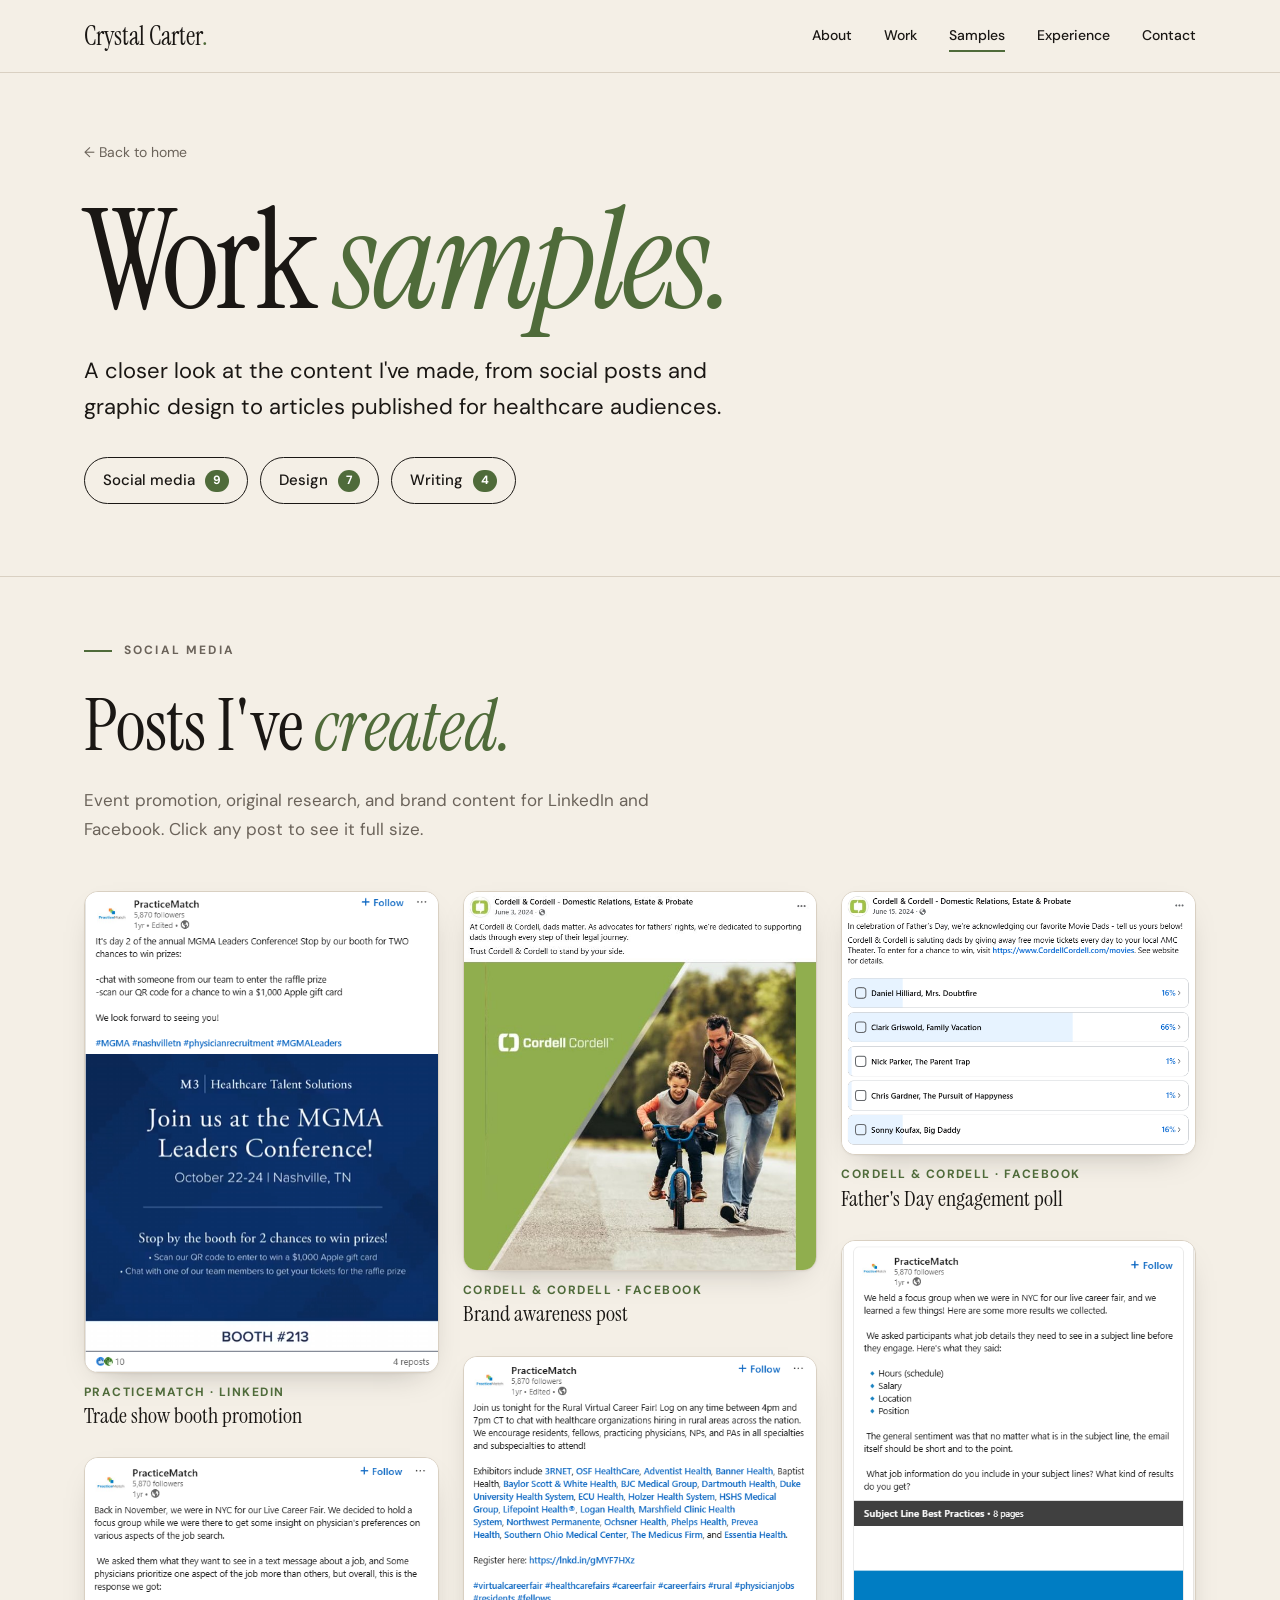
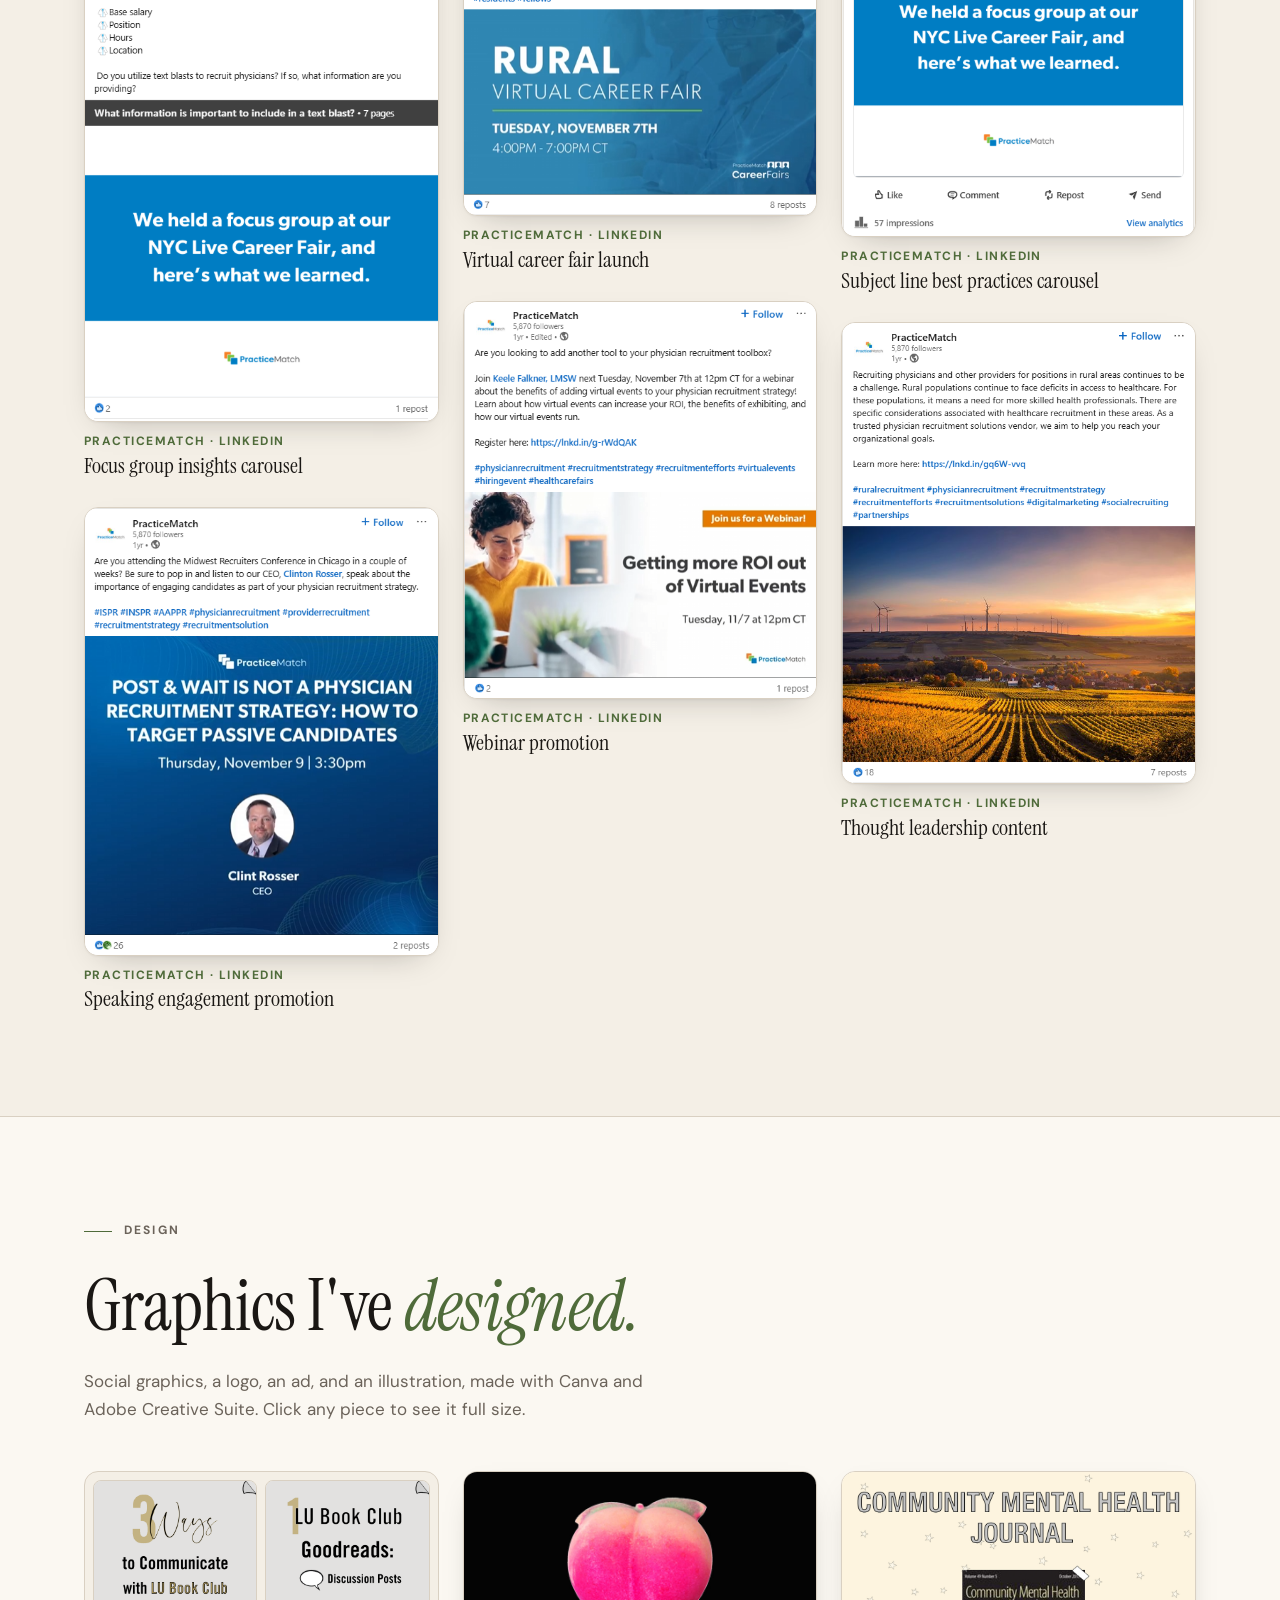
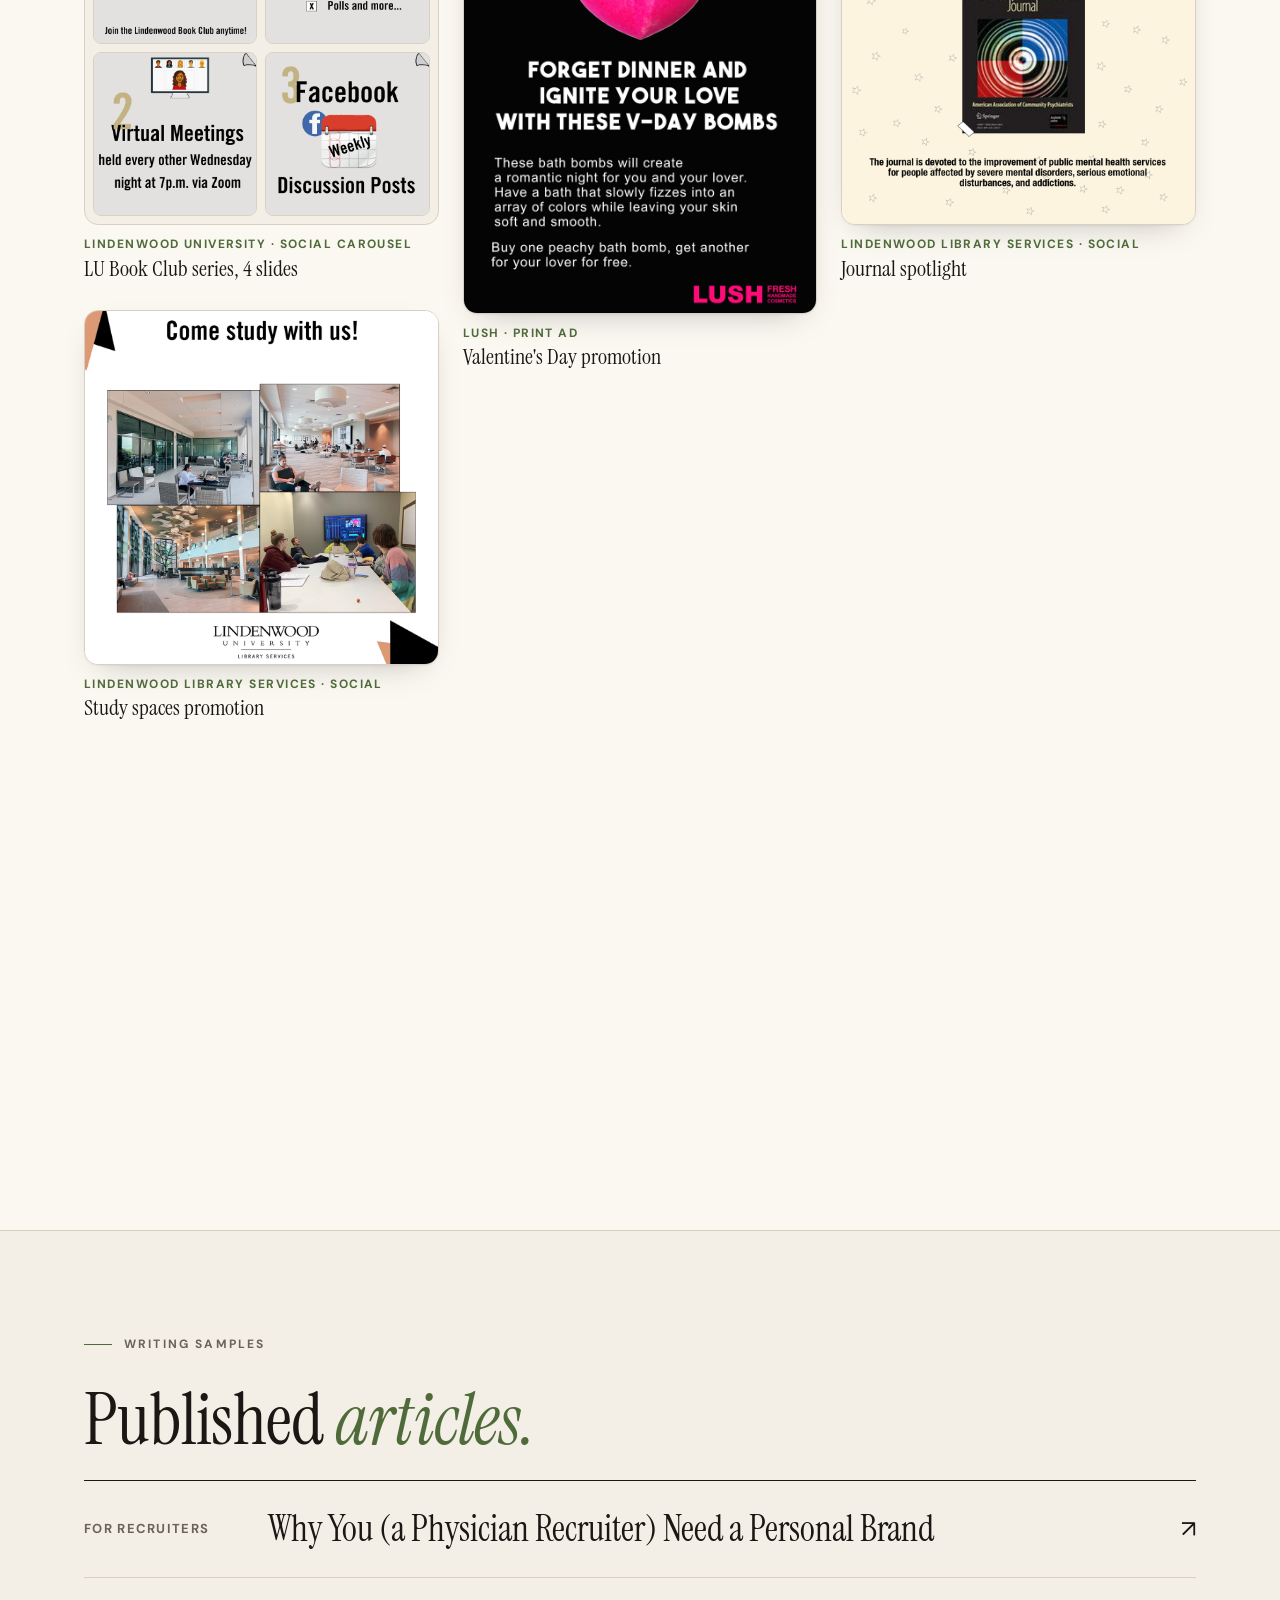
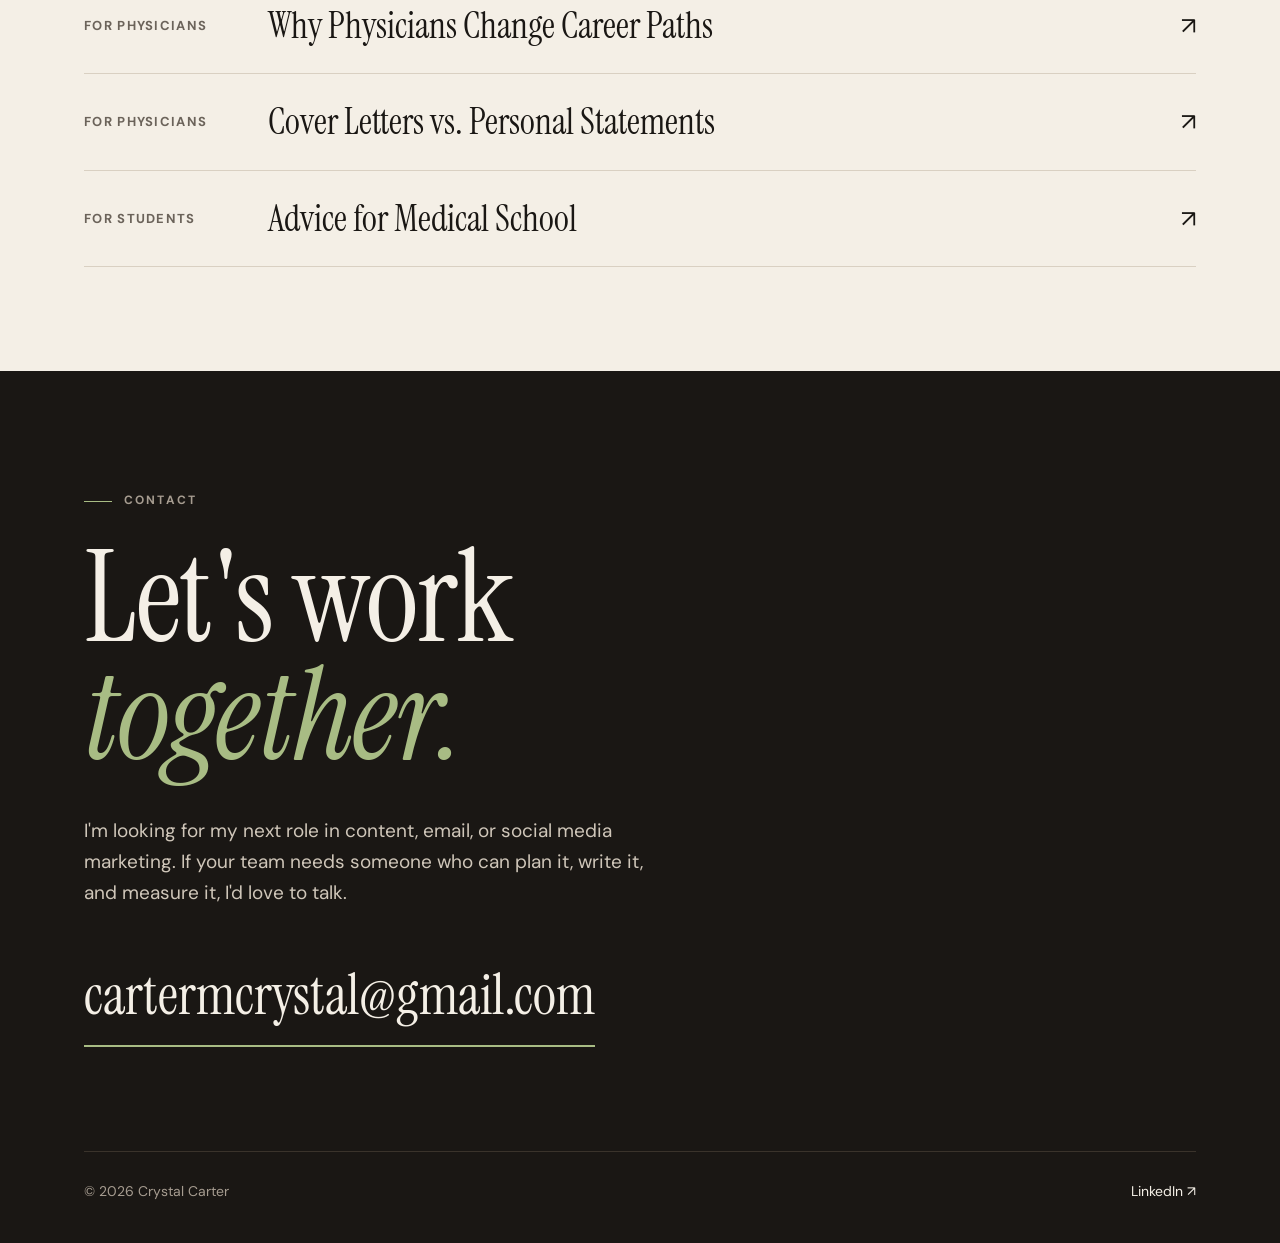
==== samples.html @ c25cbce9 "Swap terracotta accent for forest-olive green" ====
<!doctype html>
<html lang="en">
<head>
  <meta charset="utf-8">
  <meta name="viewport" content="width=device-width, initial-scale=1">
  <title>Work Samples | Crystal Carter</title>
  <meta name="description" content="Social media posts, graphic design, and published articles by Crystal Carter, content and email marketer.">
  <meta property="og:title" content="Work Samples | Crystal Carter">
  <meta property="og:description" content="Marketer with 4+ years in email strategy, content, organic social, and events. 40% email open rates, 5x growth in speaking engagements.">
  <meta property="og:type" content="website">
  <link rel="icon" href="data:image/svg+xml,<svg xmlns='http://www.w3.org/2000/svg' viewBox='0 0 64 64'><rect width='64' height='64' rx='32' fill='%234f6b3a'/><text x='50%25' y='58%25' font-family='Georgia,serif' font-style='italic' font-size='30' fill='%23fff' text-anchor='middle' dominant-baseline='middle'>cc</text></svg>">
  <link rel="preconnect" href="https://fonts.googleapis.com">
  <link rel="preconnect" href="https://fonts.gstatic.com" crossorigin>
  <link href="https://fonts.googleapis.com/css2?family=Instrument+Serif:ital@0;1&family=DM+Sans:opsz,wght@9..40,400;9..40,500;9..40,700&display=swap" rel="stylesheet">
  <link rel="stylesheet" href="styles.css">
</head>
<body>

  <nav>
    <div class="wrap">
      <a class="logo" href="index.html">Crystal Carter<span>.</span></a>
      <div class="links">
        <a href="index.html#about">About</a>
        <a href="index.html#work">Work</a>
        <a href="samples.html" aria-current="page">Samples</a>
        <a href="index.html#experience">Experience</a>
        <a href="#contact">Contact</a>
      </div>
    </div>
  </nav>

  <header class="page-hero">
    <div class="wrap">
      <a class="back" href="index.html">← Back to home</a>
      <h1>Work <em>samples.</em></h1>
      <p>A closer look at the content I've made, from social posts and graphic design to articles published for healthcare audiences.</p>
      <div class="jump">
        <a href="#social">Social media <span>9</span></a>
        <a href="#design">Design <span>7</span></a>
        <a href="#writing">Writing <span>4</span></a>
      </div>
    </div>
  </header>
  <section id="social" class="section-first">
    <div class="wrap">
      <div class="label">Social media</div>
      <h2>Posts I've <em>created.</em></h2>
      <p class="section-lede">Event promotion, original research, and brand content for LinkedIn and Facebook. Click any post to see it full size.</p>
      <div class="social-grid">
        <figure class="post reveal">
          <button type="button"><img src="images/social/mgma-conference.jpg" width="498" height="678" loading="lazy" alt="PracticeMatch LinkedIn post promoting its booth and prize giveaways at the MGMA Leaders Conference in Nashville"></button>
          <figcaption><span>PracticeMatch · LinkedIn</span>Trade show booth promotion</figcaption>
        </figure>
        <figure class="post reveal">
          <button type="button"><img src="images/social/focus-group-text-blasts.jpg" width="498" height="795" loading="lazy" alt="PracticeMatch LinkedIn carousel sharing physician focus group findings on what to include in recruiting text messages"></button>
          <figcaption><span>PracticeMatch · LinkedIn</span>Focus group insights carousel</figcaption>
        </figure>
        <figure class="post reveal">
          <button type="button"><img src="images/social/ceo-speaking-session.jpg" width="496" height="628" loading="lazy" alt="PracticeMatch LinkedIn post promoting the CEO's speaking session at the Midwest Recruiters Conference"></button>
          <figcaption><span>PracticeMatch · LinkedIn</span>Speaking engagement promotion</figcaption>
        </figure>
        <figure class="post reveal">
          <button type="button"><img src="images/social/cordell-dads-brand.jpg" width="677" height="726" loading="lazy" alt="Cordell &amp; Cordell Facebook brand post about supporting fathers, with a photo of a dad teaching his son to ride a bike"></button>
          <figcaption><span>Cordell &amp; Cordell · Facebook</span>Brand awareness post</figcaption>
        </figure>
        <figure class="post reveal">
          <button type="button"><img src="images/social/rural-career-fair.jpg" width="498" height="648" loading="lazy" alt="PracticeMatch LinkedIn post announcing the Rural Virtual Career Fair and its exhibitors"></button>
          <figcaption><span>PracticeMatch · LinkedIn</span>Virtual career fair launch</figcaption>
        </figure>
        <figure class="post reveal">
          <button type="button"><img src="images/social/virtual-events-webinar.jpg" width="496" height="557" loading="lazy" alt="PracticeMatch LinkedIn post promoting a webinar on getting more ROI out of virtual events"></button>
          <figcaption><span>PracticeMatch · LinkedIn</span>Webinar promotion</figcaption>
        </figure>
        <figure class="post reveal">
          <button type="button"><img src="images/social/cordell-fathers-day-poll.jpg" width="679" height="506" loading="lazy" alt="Cordell &amp; Cordell Facebook Father's Day poll asking followers to vote for their favorite movie dad"></button>
          <figcaption><span>Cordell &amp; Cordell · Facebook</span>Father's Day engagement poll</figcaption>
        </figure>
        <figure class="post reveal">
          <button type="button"><img src="images/social/focus-group-subject-lines.jpg" width="505" height="852" loading="lazy" alt="PracticeMatch LinkedIn carousel on email subject line best practices from a physician focus group"></button>
          <figcaption><span>PracticeMatch · LinkedIn</span>Subject line best practices carousel</figcaption>
        </figure>
        <figure class="post reveal">
          <button type="button"><img src="images/social/rural-recruitment.jpg" width="553" height="722" loading="lazy" alt="PracticeMatch LinkedIn thought leadership post on the challenges of rural physician recruitment"></button>
          <figcaption><span>PracticeMatch · LinkedIn</span>Thought leadership content</figcaption>
        </figure>
      </div>
    </div>
  </section>

  <section id="design" class="work">
    <div class="wrap">
      <div class="label">Design</div>
      <h2>Graphics I've <em>designed.</em></h2>
      <p class="section-lede">Social graphics, a logo, an ad, and an illustration, made with Canva and Adobe Creative Suite. Click any piece to see it full size.</p>
      <div class="design-grid">
        <figure class="post series reveal">
          <div class="series-grid">
            <button type="button"><img src="images/design/book-club-1-cover.jpg" width="1000" height="1000" loading="lazy" alt="Carousel slide 1: 3 Ways to Communicate with LU Book Club"></button>
            <button type="button"><img src="images/design/book-club-2-goodreads.jpg" width="1000" height="1000" loading="lazy" alt="Carousel slide 2: LU Book Club Goodreads for discussion posts and polls"></button>
            <button type="button"><img src="images/design/book-club-3-zoom.jpg" width="1000" height="1000" loading="lazy" alt="Carousel slide 3: virtual meetings every other Wednesday at 7 p.m. via Zoom"></button>
            <button type="button"><img src="images/design/book-club-4-facebook.jpg" width="1000" height="1000" loading="lazy" alt="Carousel slide 4: weekly Facebook discussion posts"></button>
          </div>
          <figcaption><span>Lindenwood University · Social carousel</span>LU Book Club series, 4 slides</figcaption>
        </figure>
        <figure class="post reveal">
          <button type="button"><img src="images/design/library-study-spaces.jpg" width="1000" height="1000" loading="lazy" alt="Lindenwood Library Services graphic titled Come study with us, with a collage of four library study spaces"></button>
          <figcaption><span>Lindenwood Library Services · Social</span>Study spaces promotion</figcaption>
        </figure>
        <figure class="post reveal">
          <button type="button"><img src="images/design/lush-valentines-ad.jpg" width="800" height="1000" loading="lazy" alt="Lush Valentine's Day ad with a pink peach bath bomb and a buy one, get one offer"></button>
          <figcaption><span>Lush · Print ad</span>Valentine's Day promotion</figcaption>
        </figure>
        <figure class="post reveal">
          <button type="button"><img src="images/design/library-chat.jpg" width="1000" height="1000" loading="lazy" alt="Lindenwood Library Services graphic: Did you know? We have a chat box"></button>
          <figcaption><span>Lindenwood Library Services · Social</span>Chat service awareness</figcaption>
        </figure>
        <figure class="post reveal">
          <button type="button"><img src="images/design/dei-reading-challenge-logo.jpg" width="800" height="520" loading="lazy" alt="DEI Reading Challenge logo with the tagline Read, Learn, Grow, Connect and intertwined orange and yellow arrows"></button>
          <figcaption><span>Logo design</span>DEI Reading Challenge</figcaption>
        </figure>
        <figure class="post reveal">
          <button type="button"><img src="images/design/library-journal-spotlight.jpg" width="1000" height="1000" loading="lazy" alt="Library graphic spotlighting the Community Mental Health Journal with its cover and a short description"></button>
          <figcaption><span>Lindenwood Library Services · Social</span>Journal spotlight</figcaption>
        </figure>
        <figure class="post reveal">
          <button type="button"><img src="images/design/pencil-illustration.jpg" width="563" height="1000" loading="lazy" alt="Vector illustration of a dapper pencil character wearing a top hat, monocle, and red bow tie"></button>
          <figcaption><span>Illustration</span>Pencil character</figcaption>
        </figure>
      </div>
    </div>
  </section>

  <dialog class="lightbox" aria-label="Enlarged social media post">
    <button type="button" class="lightbox-close" aria-label="Close">×</button>
    <img alt="">
  </dialog>

  <section id="writing">
    <div class="wrap">
      <div class="label">Writing samples</div>
      <h2>Published <em>articles.</em></h2>
      <div class="articles">
        <a class="article" href="https://www.practicematch.com/employers/employer-resources/recruitment-articles/why-you-aa-physician-recruiter-need-a-personal-brand.cfm" target="_blank" rel="noopener">
          <small>For recruiters</small><strong>Why You (a Physician Recruiter) Need a Personal Brand</strong><span class="arrow">↗</span>
        </a>
        <a class="article" href="https://www.practicematch.com/physicians/articles/why-physicians-change-career-paths.cfm" target="_blank" rel="noopener">
          <small>For physicians</small><strong>Why Physicians Change Career Paths</strong><span class="arrow">↗</span>
        </a>
        <a class="article" href="https://www.practicematch.com/physicians/articles/cover-letters-vs-personal-statements.cfm" target="_blank" rel="noopener">
          <small>For physicians</small><strong>Cover Letters vs. Personal Statements</strong><span class="arrow">↗</span>
        </a>
        <a class="article" href="https://www.practicematch.com/physicians/articles/advice-for-medical-school.cfm" target="_blank" rel="noopener">
          <small>For students</small><strong>Advice for Medical School</strong><span class="arrow">↗</span>
        </a>
      </div>
    </div>
  </section>


  <footer class="contact" id="contact">
    <div class="wrap">
      <div class="label">Contact</div>
      <h2>Let's work<br><em>together.</em></h2>
      <p>I'm looking for my next role in content, email, or social media marketing. If your team needs someone who can plan it, write it, and measure it, I'd love to talk.</p>
      <a class="mail" href="mailto:cartermcrystal@gmail.com">cartermcrystal@gmail.com</a>
      <div class="contact-foot">
        <span>© <span id="yr">2026</span> Crystal Carter</span>
        <a href="https://www.linkedin.com/in/crystalmcarter/" target="_blank" rel="noopener">LinkedIn ↗</a>
      </div>
    </div>
  </footer>

  <script src="script.js"></script>
</body>
</html>
---- styles.css ----
:root {
  --bg: #f4efe6;
  --paper: #fbf8f2;
  --ink: #1a1714;
  --muted: #6b635a;
  --line: #d9d0c2;
  --accent: #4f6b3a;
  --accent-soft: #e2e6d2;
  --on-accent: #ffffff;
  --dark: #1a1714;
  --dark-ink: #f4efe6;
  --max: 1160px;
}
@media (prefers-color-scheme: dark) {
  :root:not([data-theme="light"]) {
    --bg: #16130f;
    --paper: #1e1a16;
    --ink: #f1ebe1;
    --muted: #a69c90;
    --line: #3a332b;
    --accent: #a8bc84;
    --accent-soft: #262e1e;
    --on-accent: #16130f;
    --dark: #0e0c0a;
    --dark-ink: #f1ebe1;
  }
}
* { box-sizing: border-box; }
html { scroll-behavior: smooth; }
body {
  margin: 0; background: var(--bg); color: var(--ink);
  font: 17px/1.65 "DM Sans", system-ui, -apple-system, Segoe UI, sans-serif;
  -webkit-font-smoothing: antialiased;
}
h1, h2, h3 { font-family: "Instrument Serif", Georgia, serif; font-weight: 400; line-height: 1.02; margin: 0; letter-spacing: -.01em; }
em { font-style: italic; color: var(--accent); }
a { color: inherit; }
.wrap { max-width: var(--max); margin: 0 auto; padding: 0 24px; }
section { padding: 104px 0; }
.label {
  display: flex; align-items: center; gap: 12px;
  font-size: 12px; font-weight: 700; letter-spacing: .18em; text-transform: uppercase; color: var(--muted);
  margin-bottom: 28px;
}
.label::before { content: ""; width: 28px; height: 1.5px; background: var(--accent); }
h2 { font-size: clamp(44px, 6vw, 72px); margin-bottom: 24px; }

/* Nav */
nav { border-bottom: 1px solid var(--line); }
nav .wrap { display: flex; align-items: center; justify-content: space-between; height: 72px; }
.logo { font-family: "Instrument Serif", Georgia, serif; font-size: 26px; text-decoration: none; }
.logo span { color: var(--accent); }
.links { display: flex; gap: 32px; }
.links a { text-decoration: none; font-size: 14px; font-weight: 500; position: relative; }
.links a::after { content: ""; position: absolute; left: 0; right: 100%; bottom: -4px; height: 1.5px; background: var(--accent); transition: right .25s ease; }
.links a:hover::after { right: 0; }
@media (max-width: 760px) { .links { display: none; } }

/* Hero */
.hero { padding: 72px 0 88px; border-bottom: 1px solid var(--line); }
.hero-top { display: flex; justify-content: space-between; flex-wrap: wrap; gap: 12px; font-size: 14px; color: var(--muted); margin-bottom: 40px; }
.status { display: inline-flex; align-items: center; gap: 8px; color: var(--ink); font-weight: 500; }
.status::before { content: ""; width: 9px; height: 9px; border-radius: 50%; background: var(--accent); box-shadow: 0 0 0 4px var(--accent-soft); }
.hero h1 { font-size: clamp(64px, 13vw, 176px); line-height: .9; letter-spacing: -.03em; }
.hero-bottom { display: grid; grid-template-columns: 1.3fr 1fr; gap: 48px; margin-top: 48px; align-items: end; }
.hero-bottom p { font-size: clamp(19px, 2.1vw, 24px); line-height: 1.5; margin: 0; max-width: 600px; }
.ctas { display: flex; flex-wrap: wrap; gap: 12px; justify-content: flex-end; }
@media (max-width: 820px) { .hero-bottom { grid-template-columns: 1fr; } .ctas { justify-content: flex-start; } }

.btn {
  display: inline-flex; align-items: center; gap: 10px; padding: 15px 26px; border-radius: 999px;
  font-weight: 500; font-size: 15px; text-decoration: none; transition: background .2s, color .2s, transform .2s;
}
.btn:hover { transform: translateY(-2px); }
.btn-solid { background: var(--ink); color: var(--bg); }
.btn-solid:hover { background: var(--accent); color: var(--on-accent); }
.btn-line { border: 1.5px solid var(--ink); }
.btn-line:hover { background: var(--ink); color: var(--bg); }

/* Marquee */
.marquee { overflow: hidden; border-bottom: 1px solid var(--line); background: var(--accent); color: var(--on-accent); }
.marquee-track { display: flex; width: max-content; animation: scroll 38s linear infinite; }
.marquee span { font-family: "Instrument Serif", Georgia, serif; font-style: italic; font-size: 30px; padding: 14px 0; white-space: nowrap; }
.marquee span::after { content: "✦"; font-style: normal; font-size: 18px; margin: 0 28px; vertical-align: middle; }
@keyframes scroll { to { transform: translateX(-50%); } }

/* Stats */
.stats { display: grid; grid-template-columns: repeat(4, 1fr); }
.stat { padding: 8px 28px; border-left: 1px solid var(--line); }
.stat:first-child { border-left: 0; padding-left: 0; }
.stat b { display: block; font-family: "Instrument Serif", Georgia, serif; font-weight: 400; font-size: clamp(56px, 7vw, 88px); line-height: 1; }
.stat b sup { font-size: .45em; color: var(--accent); vertical-align: top; position: relative; top: .2em; }
.stat span { display: block; color: var(--muted); font-size: 15px; margin-top: 10px; max-width: 220px; }
@media (max-width: 860px) {
  .stats { grid-template-columns: repeat(2, 1fr); row-gap: 40px; }
  .stat:nth-child(3) { border-left: 0; padding-left: 0; }
}

/* Intro / services */
.intro { display: grid; grid-template-columns: 1fr 1fr; gap: 64px; }
.intro p.big { font-family: "Instrument Serif", Georgia, serif; font-size: clamp(28px, 3.2vw, 40px); line-height: 1.2; margin: 0; }
.services { list-style: none; margin: 0; padding: 0; }
.services li { padding: 24px 0; border-top: 1px solid var(--line); display: grid; grid-template-columns: 48px 1fr; }
.services li:last-child { border-bottom: 1px solid var(--line); }
.services .n { font-size: 13px; font-weight: 700; color: var(--accent); padding-top: 6px; }
.services h3 { font-size: 30px; margin-bottom: 6px; }
.services p { margin: 0; color: var(--muted); font-size: 16px; }
@media (max-width: 860px) { .intro { grid-template-columns: 1fr; gap: 40px; } }

/* Work */
.work { background: var(--paper); border-top: 1px solid var(--line); border-bottom: 1px solid var(--line); }
.case { display: grid; grid-template-columns: 120px 1fr 1.1fr; gap: 40px; padding: 48px 0; border-top: 1px solid var(--line); }
.case .num { font-family: "Instrument Serif", Georgia, serif; font-size: 72px; line-height: .9; color: var(--accent); }
.case h3 { font-size: clamp(32px, 3.4vw, 44px); }
.case .meta { font-size: 13px; font-weight: 700; letter-spacing: .1em; text-transform: uppercase; color: var(--muted); margin-top: 16px; }
.case ul { margin: 0; padding: 0; list-style: none; }
.case li { padding: 0 0 14px 24px; position: relative; }
.case li::before { content: "→"; position: absolute; left: 0; color: var(--accent); }
.case strong { font-weight: 700; }
.tags { margin-top: 18px; display: flex; flex-wrap: wrap; gap: 8px; }
.tag { font-size: 13px; padding: 4px 12px; border: 1px solid var(--line); border-radius: 999px; color: var(--muted); }
@media (max-width: 900px) { .case { grid-template-columns: 1fr; gap: 16px; } .case .num { font-size: 52px; } }

/* Samples teaser (home page) */
.teaser-head { display: flex; justify-content: space-between; align-items: end; flex-wrap: wrap; gap: 20px; margin-bottom: 40px; }
.teaser-head h2 { margin: 0; }
.teasers { display: grid; grid-template-columns: repeat(3, 1fr); gap: 24px; }
@media (max-width: 860px) { .teasers { grid-template-columns: 1fr; } }
.teaser {
  display: flex; flex-direction: column; text-decoration: none; background: var(--paper);
  border: 1px solid var(--line); border-radius: 20px; overflow: hidden; transition: transform .3s ease, border-color .3s ease;
}
.teaser:hover { transform: translateY(-4px); border-color: var(--accent); }
/* Fanned stack of thumbnails rising from the bottom edge; everything scales with the card width */
.thumbs { position: relative; aspect-ratio: 16 / 9; overflow: hidden; background: var(--accent-soft); }
.thumbs img {
  position: absolute; bottom: -12%; left: 50%; width: 40%; aspect-ratio: 4 / 5; height: auto;
  object-fit: cover; object-position: top; border-radius: 10px; background: #fff;
  box-shadow: 0 14px 30px -12px rgba(26, 23, 20, .55); transform-origin: bottom center; transition: transform .35s ease;
}
.thumbs img:nth-child(1) { transform: translateX(-108%) rotate(-7deg); }
.thumbs img:nth-child(2) { transform: translateX(-50%) translateY(-6%); z-index: 2; }
.thumbs img:nth-child(3) { transform: translateX(8%) rotate(7deg); }
.teaser:hover .thumbs img:nth-child(1) { transform: translateX(-114%) rotate(-10deg) translateY(-3%); }
.teaser:hover .thumbs img:nth-child(2) { transform: translateX(-50%) translateY(-11%); }
.teaser:hover .thumbs img:nth-child(3) { transform: translateX(14%) rotate(10deg) translateY(-3%); }
.quote {
  aspect-ratio: 16 / 9; display: flex; align-items: center; padding: 28px; background: var(--dark); color: var(--dark-ink);
  font-family: "Instrument Serif", Georgia, serif; font-style: italic; font-size: clamp(24px, 2.2vw, 30px); line-height: 1.15;
}
.teaser-text { padding: 24px 28px 28px; }
.teaser-text small { display: block; font-size: 12px; font-weight: 700; letter-spacing: .12em; text-transform: uppercase; color: var(--accent); }
.teaser-text strong { display: block; font-family: "Instrument Serif", Georgia, serif; font-weight: 400; font-size: 36px; line-height: 1.1; margin: 6px 0 6px; }
.teaser-text span { color: var(--muted); font-size: 16px; }

/* Samples page */
.links a[aria-current="page"]::after { right: 0; }
.page-hero { padding: 64px 0 72px; border-bottom: 1px solid var(--line); }
.page-hero .back { display: inline-block; font-size: 14px; color: var(--muted); text-decoration: none; margin-bottom: 32px; }
.page-hero .back:hover { color: var(--accent); }
.page-hero h1 { font-size: clamp(60px, 11vw, 140px); line-height: .92; letter-spacing: -.03em; }
.page-hero p { font-size: clamp(18px, 2vw, 22px); max-width: 640px; margin: 28px 0 32px; }
.jump { display: flex; flex-wrap: wrap; gap: 12px; }
.jump a {
  display: inline-flex; align-items: center; gap: 10px; padding: 10px 18px; border: 1.5px solid var(--ink);
  border-radius: 999px; text-decoration: none; font-weight: 500; font-size: 15px; transition: background .2s, color .2s;
}
.jump a span { font-size: 12px; font-weight: 700; background: var(--accent); color: var(--on-accent); border-radius: 999px; padding: 1px 8px; }
.jump a:hover { background: var(--ink); color: var(--bg); }

/* Social */
.section-lede { color: var(--muted); max-width: 600px; margin: 0 0 48px; }
.social-grid { columns: 3 300px; column-gap: 24px; }
.post { break-inside: avoid; margin: 0 0 28px; }
.post button {
  display: block; width: 100%; padding: 0; border: 1px solid var(--line); border-radius: 14px;
  background: #fff; overflow: hidden; cursor: zoom-in;
  box-shadow: 0 1px 2px rgba(26, 23, 20, .04), 0 12px 32px -18px rgba(26, 23, 20, .35);
  transition: transform .3s ease, box-shadow .3s ease;
}
.post button:hover { transform: translateY(-4px) rotate(-.4deg); box-shadow: 0 2px 4px rgba(26, 23, 20, .06), 0 22px 44px -18px rgba(26, 23, 20, .45); }
.post button:focus-visible { outline: 2px solid var(--accent); outline-offset: 4px; }
.post img { display: block; width: 100%; height: auto; }
.post figcaption { margin-top: 12px; font-family: "Instrument Serif", Georgia, serif; font-size: 22px; line-height: 1.2; }
.post figcaption span {
  display: block; font-family: "DM Sans", sans-serif; font-size: 12px; font-weight: 700;
  letter-spacing: .12em; text-transform: uppercase; color: var(--accent); margin-bottom: 4px;
}

/* Design */
.design-grid { columns: 3 280px; column-gap: 24px; }
.series-grid {
  display: grid; grid-template-columns: 1fr 1fr; gap: 8px; padding: 8px;
  background: var(--bg); border: 1px solid var(--line); border-radius: 14px;
}
.series-grid button { border-radius: 8px; box-shadow: none; }
.series-grid button:hover { transform: scale(1.03); }

.lightbox {
  border: 0; padding: 0; background: transparent; max-width: min(92vw, 720px); max-height: 92vh; overflow: visible;
}
.lightbox::backdrop { background: rgba(14, 12, 10, .82); backdrop-filter: blur(4px); }
.lightbox img { display: block; max-width: 100%; max-height: 88vh; width: auto; height: auto; border-radius: 12px; margin: 0 auto; }
.lightbox-close {
  position: absolute; top: -18px; right: -18px; width: 40px; height: 40px; border-radius: 50%; border: 0;
  background: var(--accent); color: var(--on-accent); font-size: 24px; line-height: 1; cursor: pointer;
}
@media (max-width: 600px) { .lightbox-close { top: -48px; right: 0; } }

/* Writing */
.articles { border-top: 1px solid var(--ink); }
.article {
  display: grid; grid-template-columns: 160px 1fr 40px; gap: 24px; align-items: center;
  padding: 28px 0; border-bottom: 1px solid var(--line); text-decoration: none; transition: padding .25s ease, color .25s;
}
.article small { font-size: 13px; font-weight: 700; letter-spacing: .1em; text-transform: uppercase; color: var(--muted); }
.article strong { font-family: "Instrument Serif", Georgia, serif; font-weight: 400; font-size: clamp(26px, 3vw, 36px); line-height: 1.1; }
.article .arrow { font-size: 24px; justify-self: end; transition: transform .25s ease; }
.article:hover { color: var(--accent); padding-left: 12px; }
.article:hover .arrow { transform: translate(4px, -4px); }
@media (max-width: 700px) { .article { grid-template-columns: 1fr 32px; } .article small { grid-column: 1 / -1; } }

/* Experience */
.exp-grid { display: grid; grid-template-columns: 1fr 1fr; gap: 80px; }
@media (max-width: 900px) { .exp-grid { grid-template-columns: 1fr; gap: 64px; } }
.role { display: grid; grid-template-columns: 110px 1fr; gap: 20px; padding: 22px 0; border-top: 1px solid var(--line); }
.role .when { font-size: 14px; color: var(--muted); padding-top: 4px; }
.role h3 { font-size: 26px; }
.role .co { font-size: 15px; font-weight: 500; color: var(--accent); margin-top: 2px; }
.role p { margin: 6px 0 0; color: var(--muted); font-size: 15px; }
.skills h3 { font-family: "DM Sans", sans-serif; font-size: 12px; font-weight: 700; letter-spacing: .18em; text-transform: uppercase; color: var(--muted); margin: 0 0 14px; }
.skills + .skills { margin-top: 36px; }
.skill-list { font-family: "Instrument Serif", Georgia, serif; font-size: clamp(26px, 2.8vw, 34px); line-height: 1.35; }
.skill-list span:not(:last-child)::after { content: " / "; color: var(--accent); }

/* About */
.about { display: grid; grid-template-columns: 1fr 1.2fr; gap: 64px; align-items: end; }
.about p { margin: 0 0 18px; font-size: 18px; }
.about .where { color: var(--muted); font-size: 15px; }
.portrait { position: relative; width: min(100%, 320px); margin: 40px 0 0 0; }
.portrait::before {
  content: ""; position: absolute; inset: 0; transform: translate(18px, 18px) rotate(3deg);
  border: 2px solid var(--accent); border-radius: 24px;
}
.portrait img {
  position: relative; display: block; width: 100%; aspect-ratio: 1 / 1; height: auto;
  object-fit: cover; border-radius: 24px; transform: rotate(-2deg);
  box-shadow: 0 18px 40px -20px rgba(26, 23, 20, .45);
}
@media (max-width: 860px) {
  .about { grid-template-columns: 1fr; gap: 24px; align-items: start; }
  .portrait { width: min(80%, 300px); margin: 32px 0 16px; }
}

/* Contact */
.contact { background: var(--dark); color: var(--dark-ink); padding: 120px 0 40px; }
.contact .label { color: #a69c90; }
.contact h2 { font-size: clamp(56px, 10vw, 140px); line-height: .92; margin-bottom: 40px; }
.contact p { max-width: 560px; font-size: 19px; color: #cfc6b9; margin: 0 0 40px; }
.contact .mail {
  display: inline-block; font-family: "Instrument Serif", Georgia, serif; font-size: clamp(28px, 5vw, 56px);
  text-decoration: none; border-bottom: 2px solid #a8bc84; padding-bottom: 4px; transition: color .2s; word-break: break-all;
}
/* Light sage keeps the accent readable on the dark contact block in light mode */
.contact em { color: #a8bc84; }
.contact .label::before { background: #a8bc84; }
.contact .mail:hover { color: #a8bc84; }
.contact-foot {
  display: flex; justify-content: space-between; flex-wrap: wrap; gap: 16px; margin-top: 104px; padding-top: 28px;
  border-top: 1px solid #3a332b; font-size: 14px; color: #a69c90;
}
.contact-foot a { text-decoration: none; color: var(--dark-ink); }
.contact-foot a:hover { color: #a8bc84; }

.reveal { opacity: 0; transform: translateY(18px); transition: opacity .7s ease, transform .7s ease; }
.reveal.in { opacity: 1; transform: none; }
@media (prefers-reduced-motion: reduce) {
  .reveal { opacity: 1; transform: none; transition: none; }
  .marquee-track { animation: none; }
  html { scroll-behavior: auto; }
}
.section-first { padding-top: 64px; }
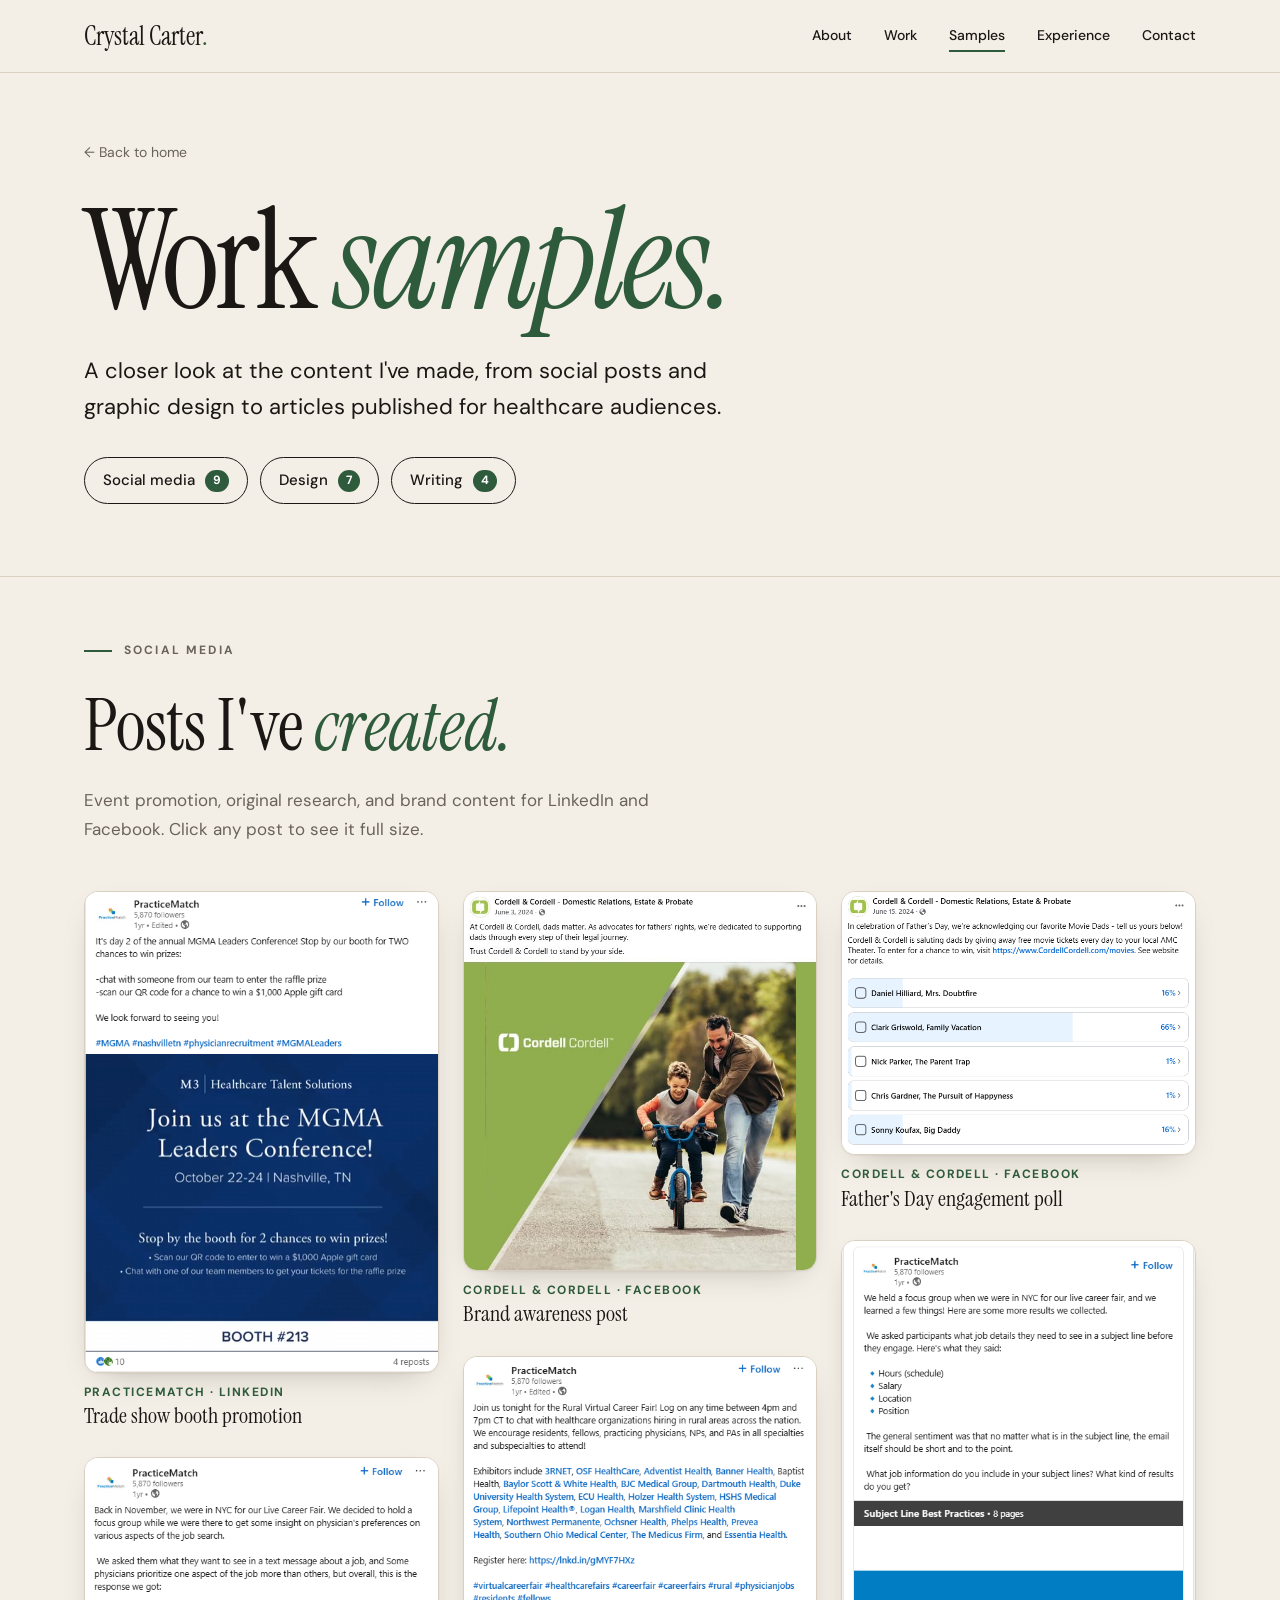
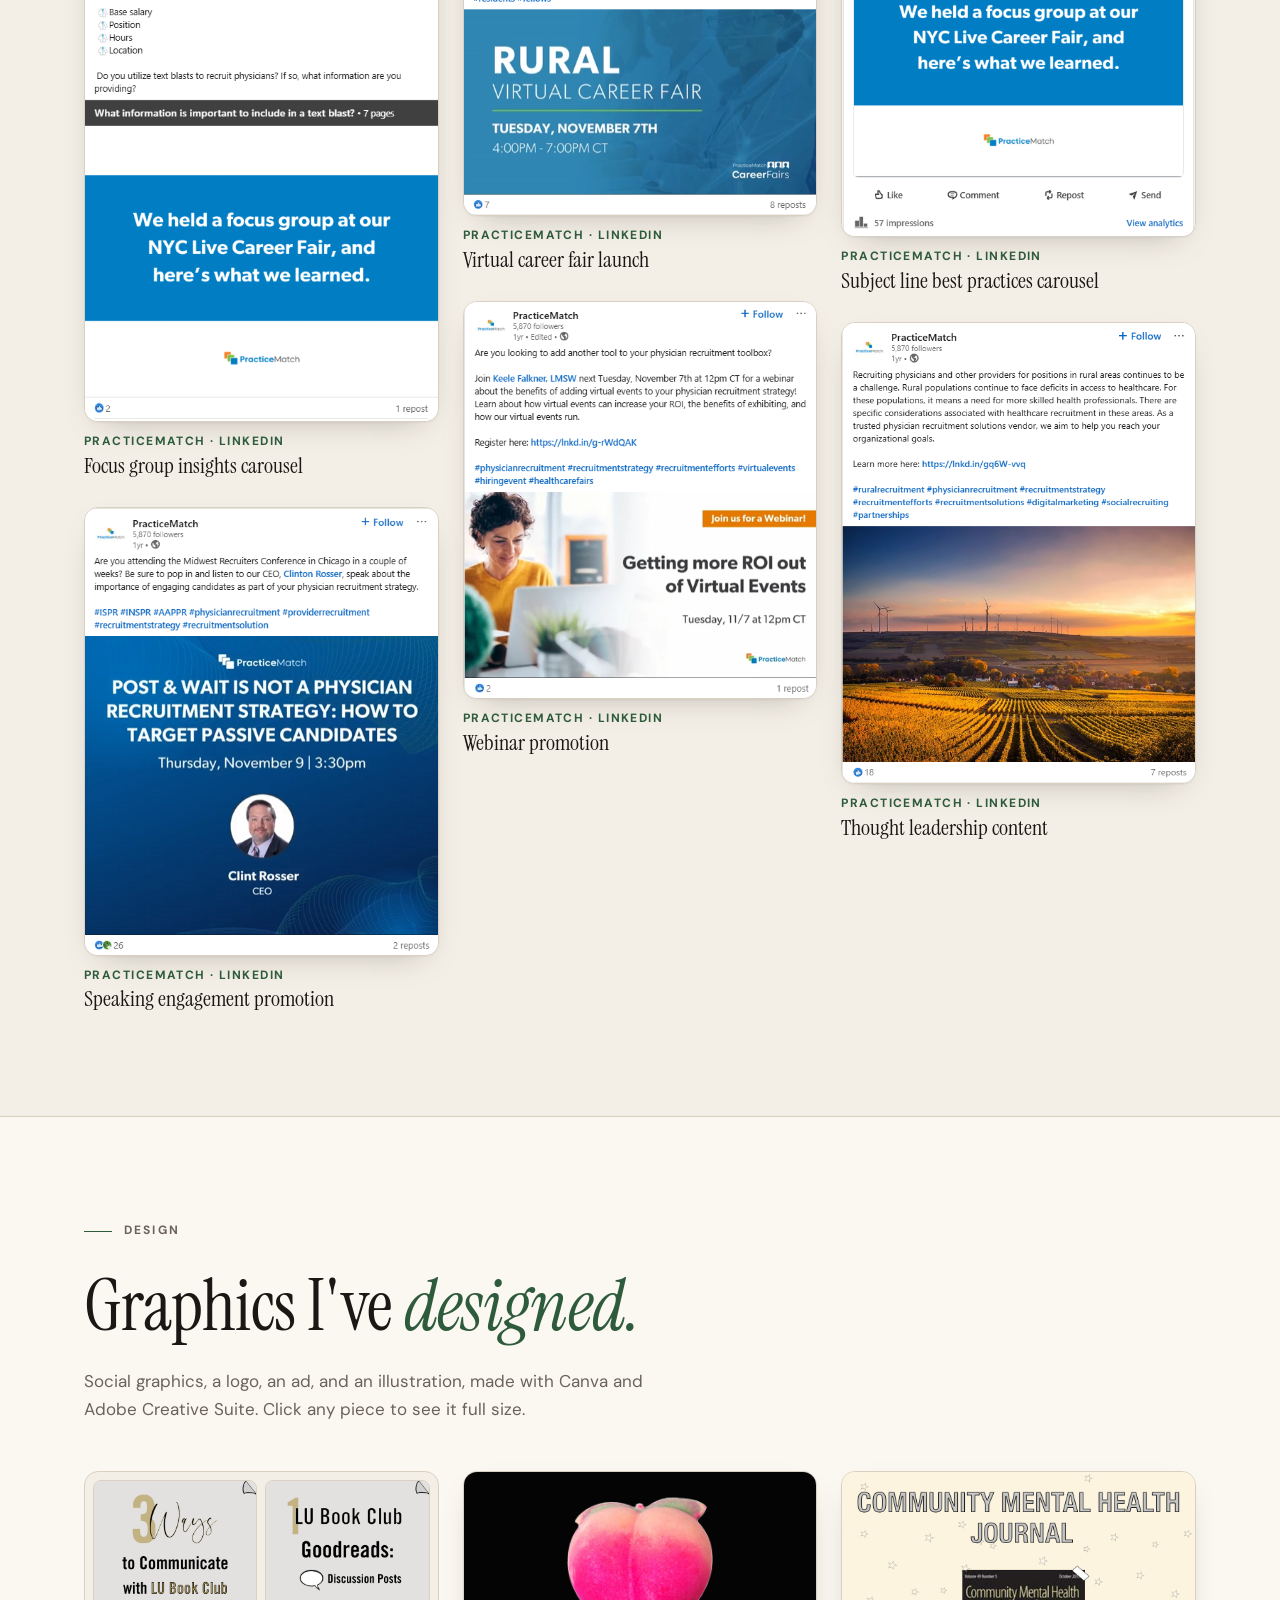
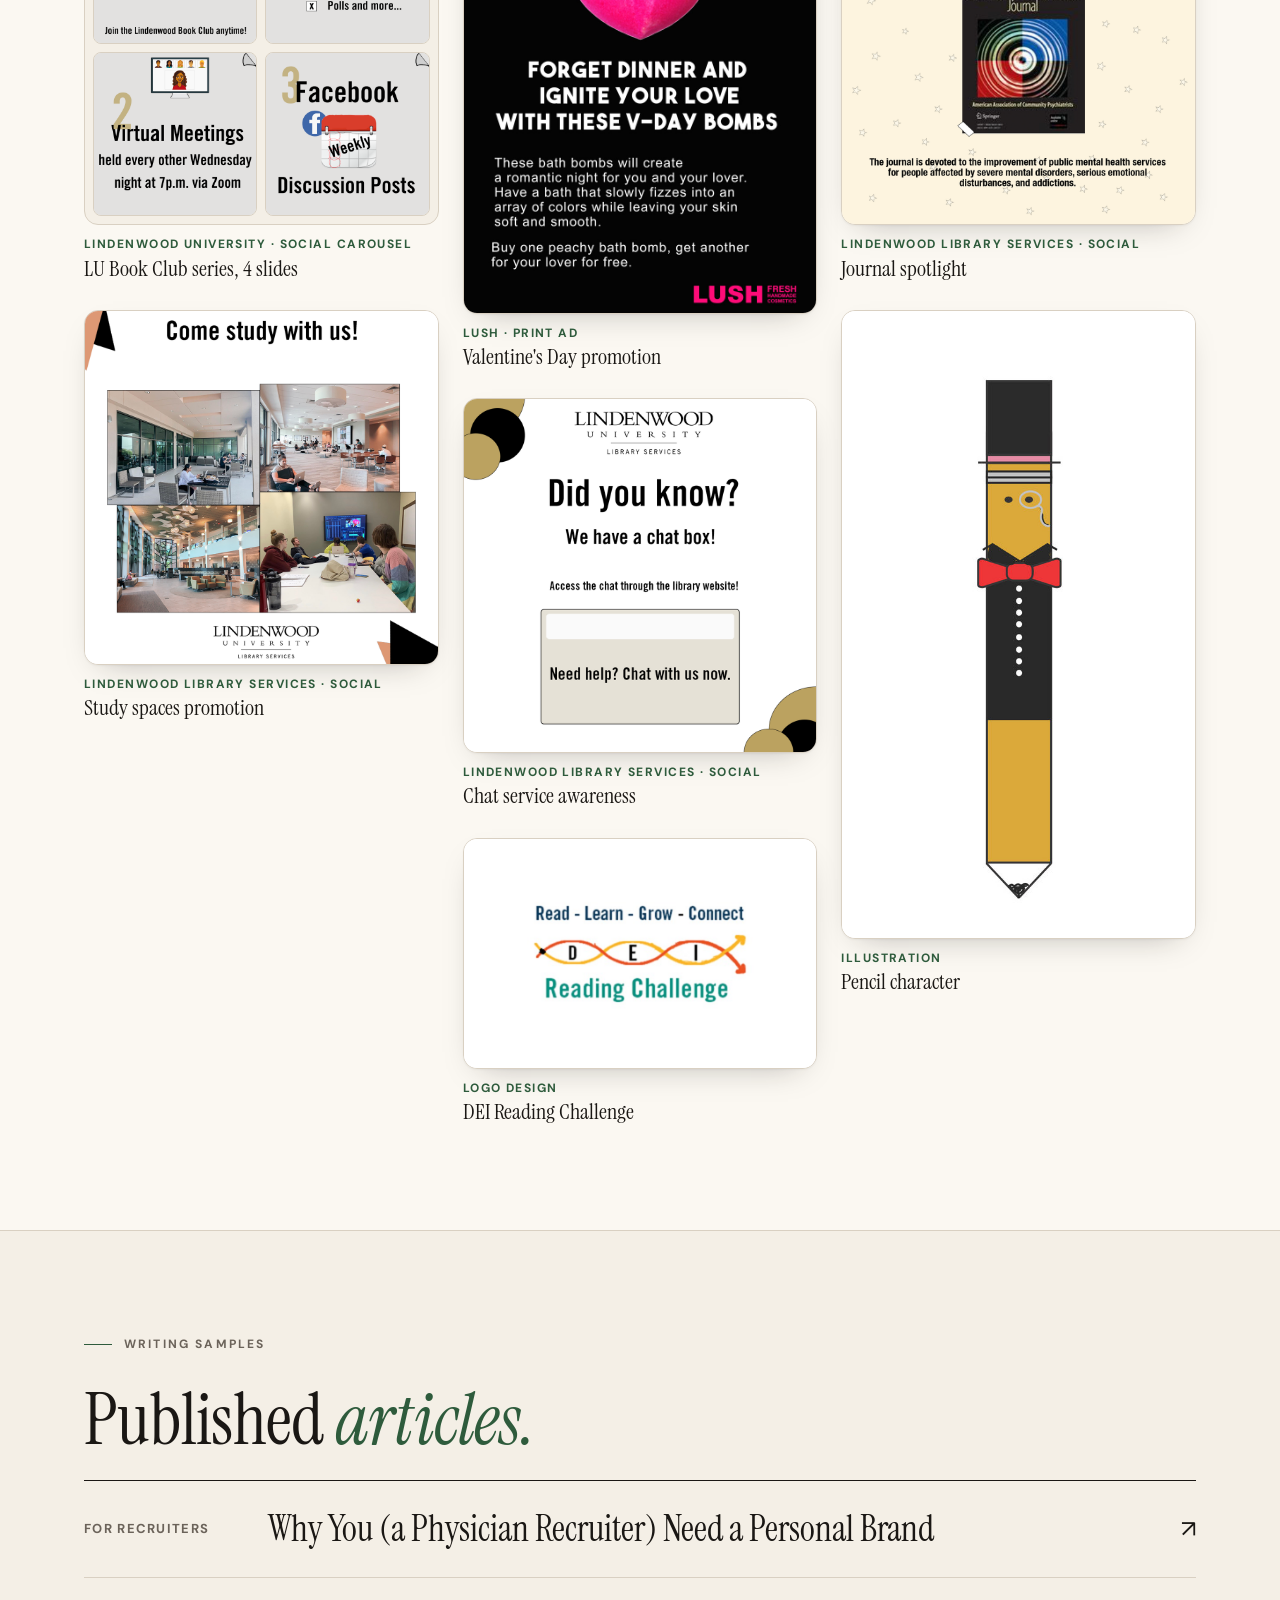
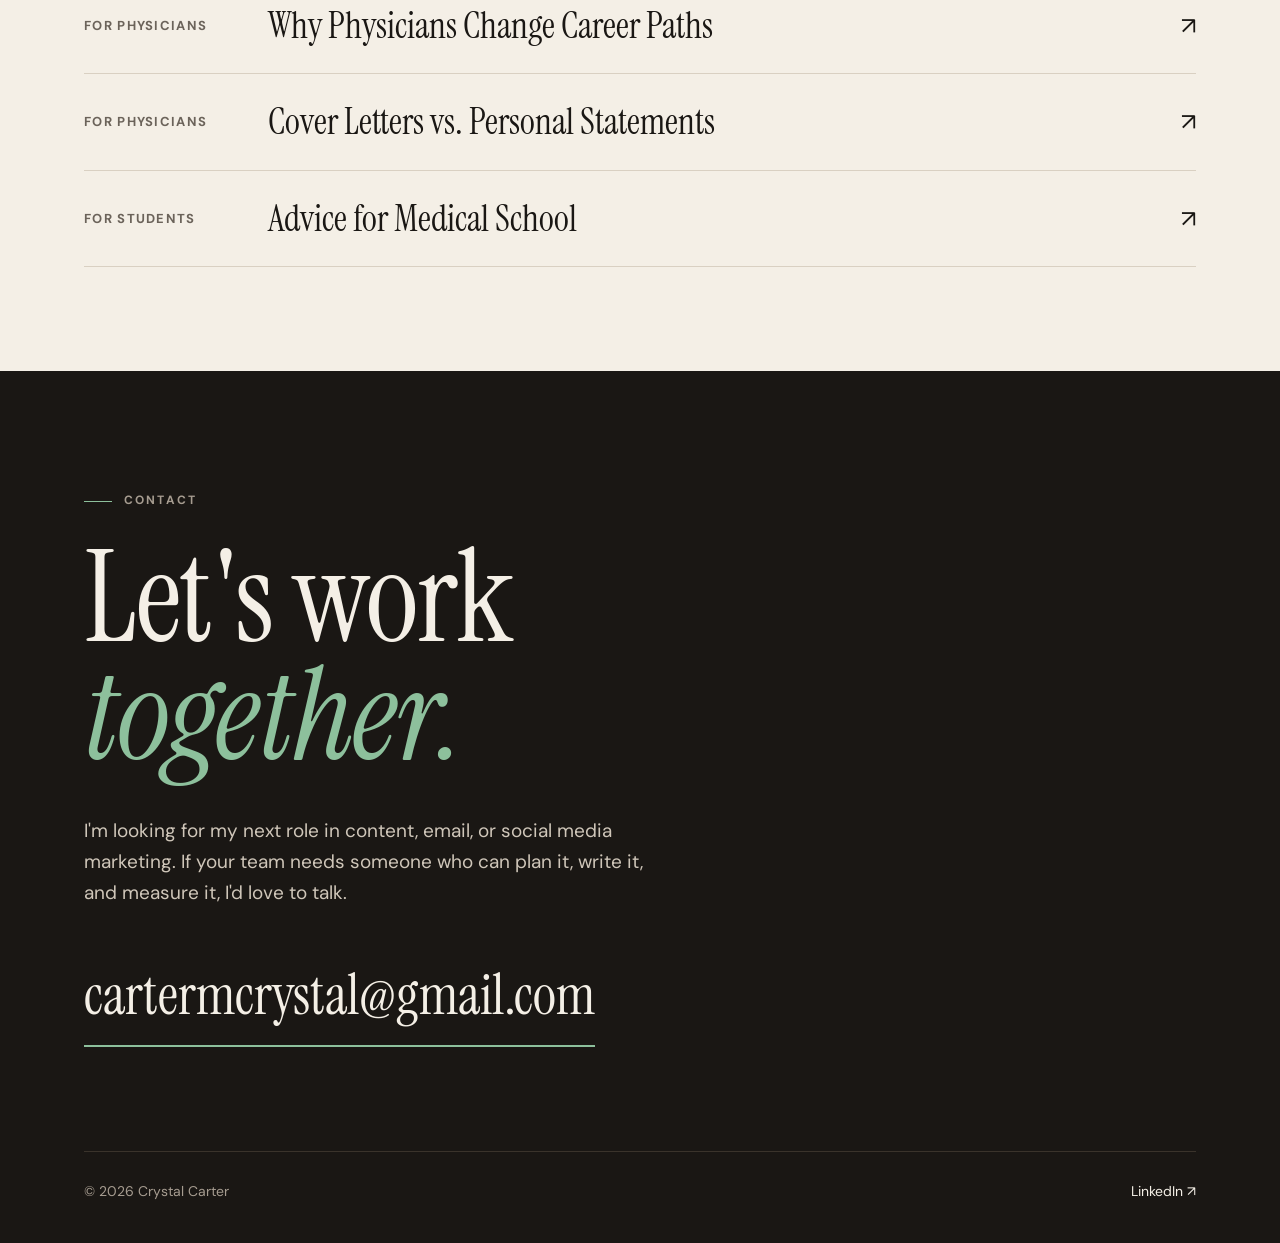
==== commit 48890e8a: "Deepen accent to forest green" ====
--- a/samples.html
+++ b/samples.html
@@ -8,7 +8,7 @@
   <meta property="og:title" content="Work Samples | Crystal Carter">
   <meta property="og:description" content="Marketer with 4+ years in email strategy, content, organic social, and events. 40% email open rates, 5x growth in speaking engagements.">
   <meta property="og:type" content="website">
-  <link rel="icon" href="data:image/svg+xml,<svg xmlns='http://www.w3.org/2000/svg' viewBox='0 0 64 64'><rect width='64' height='64' rx='32' fill='%234f6b3a'/><text x='50%25' y='58%25' font-family='Georgia,serif' font-style='italic' font-size='30' fill='%23fff' text-anchor='middle' dominant-baseline='middle'>cc</text></svg>">
+  <link rel="icon" href="data:image/svg+xml,<svg xmlns='http://www.w3.org/2000/svg' viewBox='0 0 64 64'><rect width='64' height='64' rx='32' fill='%232e5b3c'/><text x='50%25' y='58%25' font-family='Georgia,serif' font-style='italic' font-size='30' fill='%23fff' text-anchor='middle' dominant-baseline='middle'>cc</text></svg>">
   <link rel="preconnect" href="https://fonts.googleapis.com">
   <link rel="preconnect" href="https://fonts.gstatic.com" crossorigin>
   <link href="https://fonts.googleapis.com/css2?family=Instrument+Serif:ital@0;1&family=DM+Sans:opsz,wght@9..40,400;9..40,500;9..40,700&display=swap" rel="stylesheet">
--- a/styles.css
+++ b/styles.css
@@ -4,8 +4,8 @@
   --ink: #1a1714;
   --muted: #6b635a;
   --line: #d9d0c2;
-  --accent: #4f6b3a;
-  --accent-soft: #e2e6d2;
+  --accent: #2e5b3c;
+  --accent-soft: #dce8de;
   --on-accent: #ffffff;
   --dark: #1a1714;
   --dark-ink: #f4efe6;
@@ -18,8 +18,8 @@
     --ink: #f1ebe1;
     --muted: #a69c90;
     --line: #3a332b;
-    --accent: #a8bc84;
-    --accent-soft: #262e1e;
+    --accent: #8dc09c;
+    --accent-soft: #1c2b21;
     --on-accent: #16130f;
     --dark: #0e0c0a;
     --dark-ink: #f1ebe1;
@@ -259,18 +259,18 @@
 .contact p { max-width: 560px; font-size: 19px; color: #cfc6b9; margin: 0 0 40px; }
 .contact .mail {
   display: inline-block; font-family: "Instrument Serif", Georgia, serif; font-size: clamp(28px, 5vw, 56px);
-  text-decoration: none; border-bottom: 2px solid #a8bc84; padding-bottom: 4px; transition: color .2s; word-break: break-all;
+  text-decoration: none; border-bottom: 2px solid #8dc09c; padding-bottom: 4px; transition: color .2s; word-break: break-all;
 }
 /* Light sage keeps the accent readable on the dark contact block in light mode */
-.contact em { color: #a8bc84; }
-.contact .label::before { background: #a8bc84; }
-.contact .mail:hover { color: #a8bc84; }
+.contact em { color: #8dc09c; }
+.contact .label::before { background: #8dc09c; }
+.contact .mail:hover { color: #8dc09c; }
 .contact-foot {
   display: flex; justify-content: space-between; flex-wrap: wrap; gap: 16px; margin-top: 104px; padding-top: 28px;
   border-top: 1px solid #3a332b; font-size: 14px; color: #a69c90;
 }
 .contact-foot a { text-decoration: none; color: var(--dark-ink); }
-.contact-foot a:hover { color: #a8bc84; }
+.contact-foot a:hover { color: #8dc09c; }
 
 .reveal { opacity: 0; transform: translateY(18px); transition: opacity .7s ease, transform .7s ease; }
 .reveal.in { opacity: 1; transform: none; }
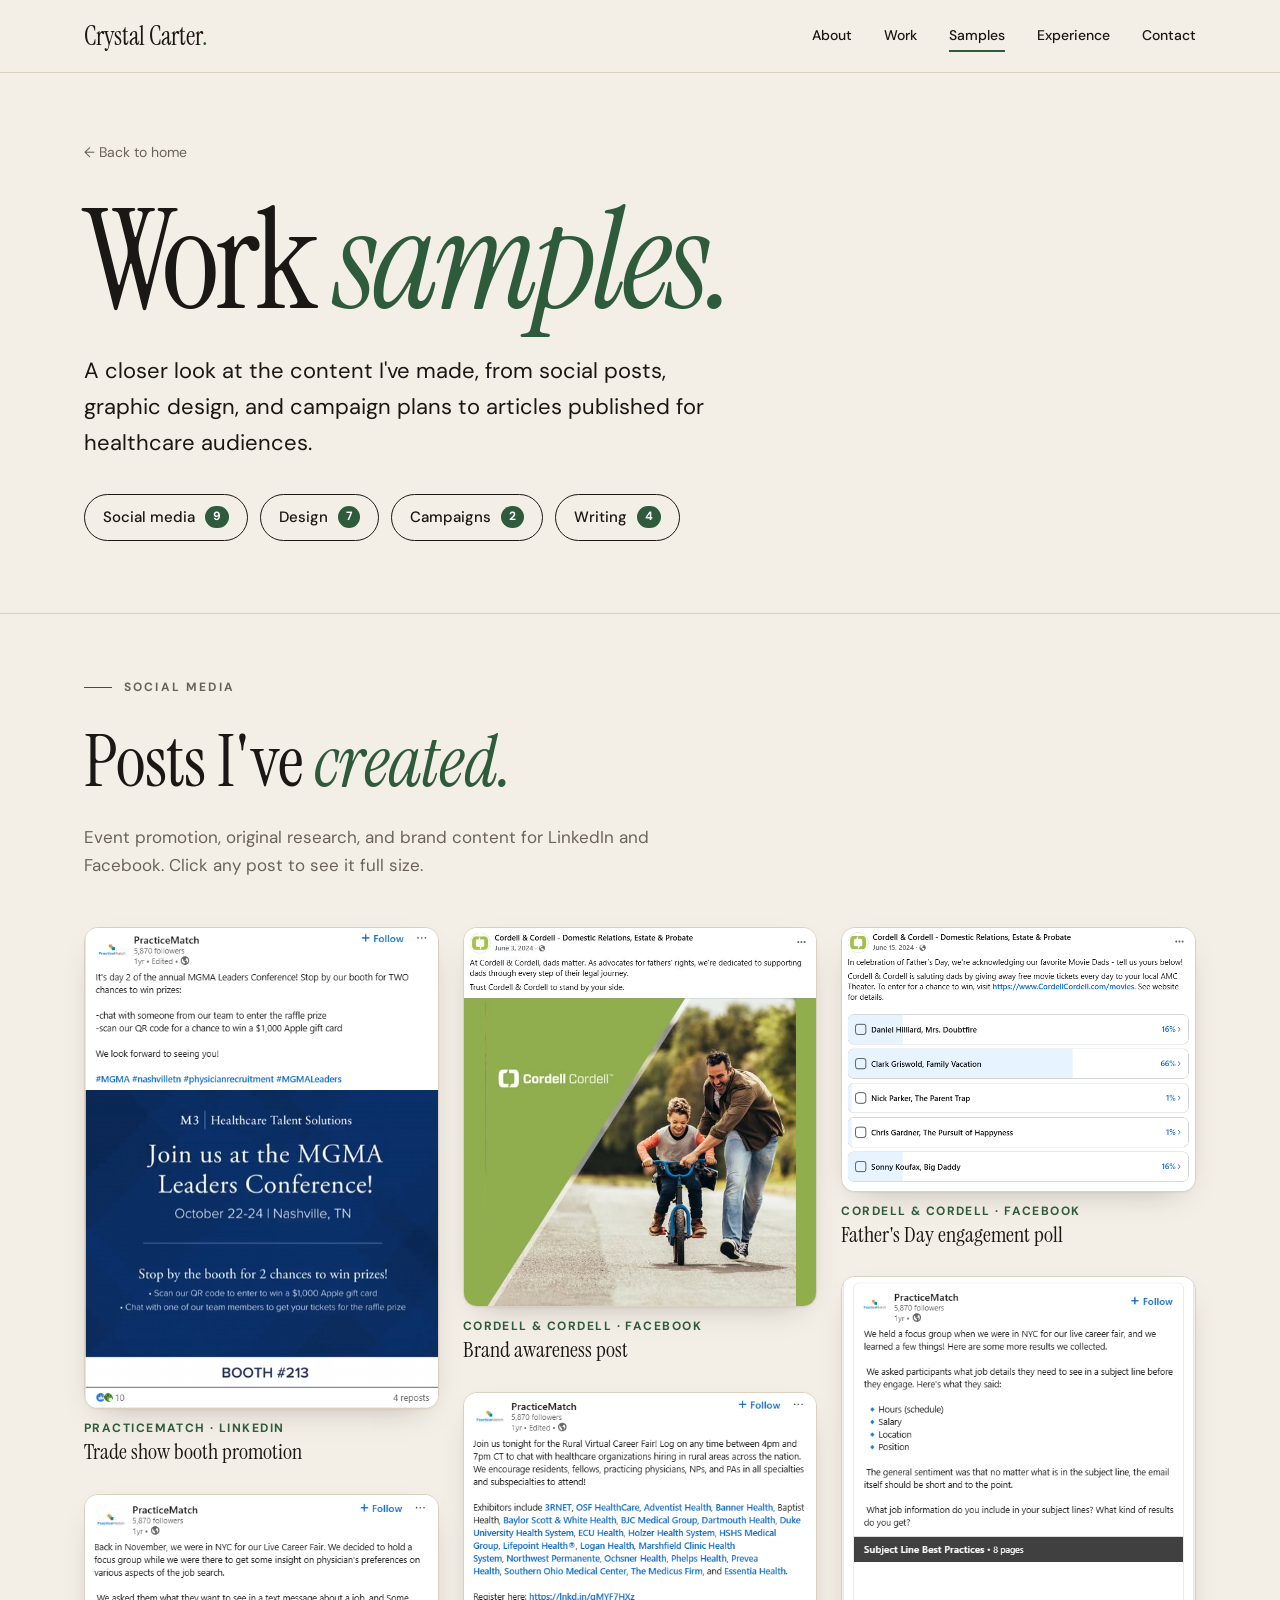
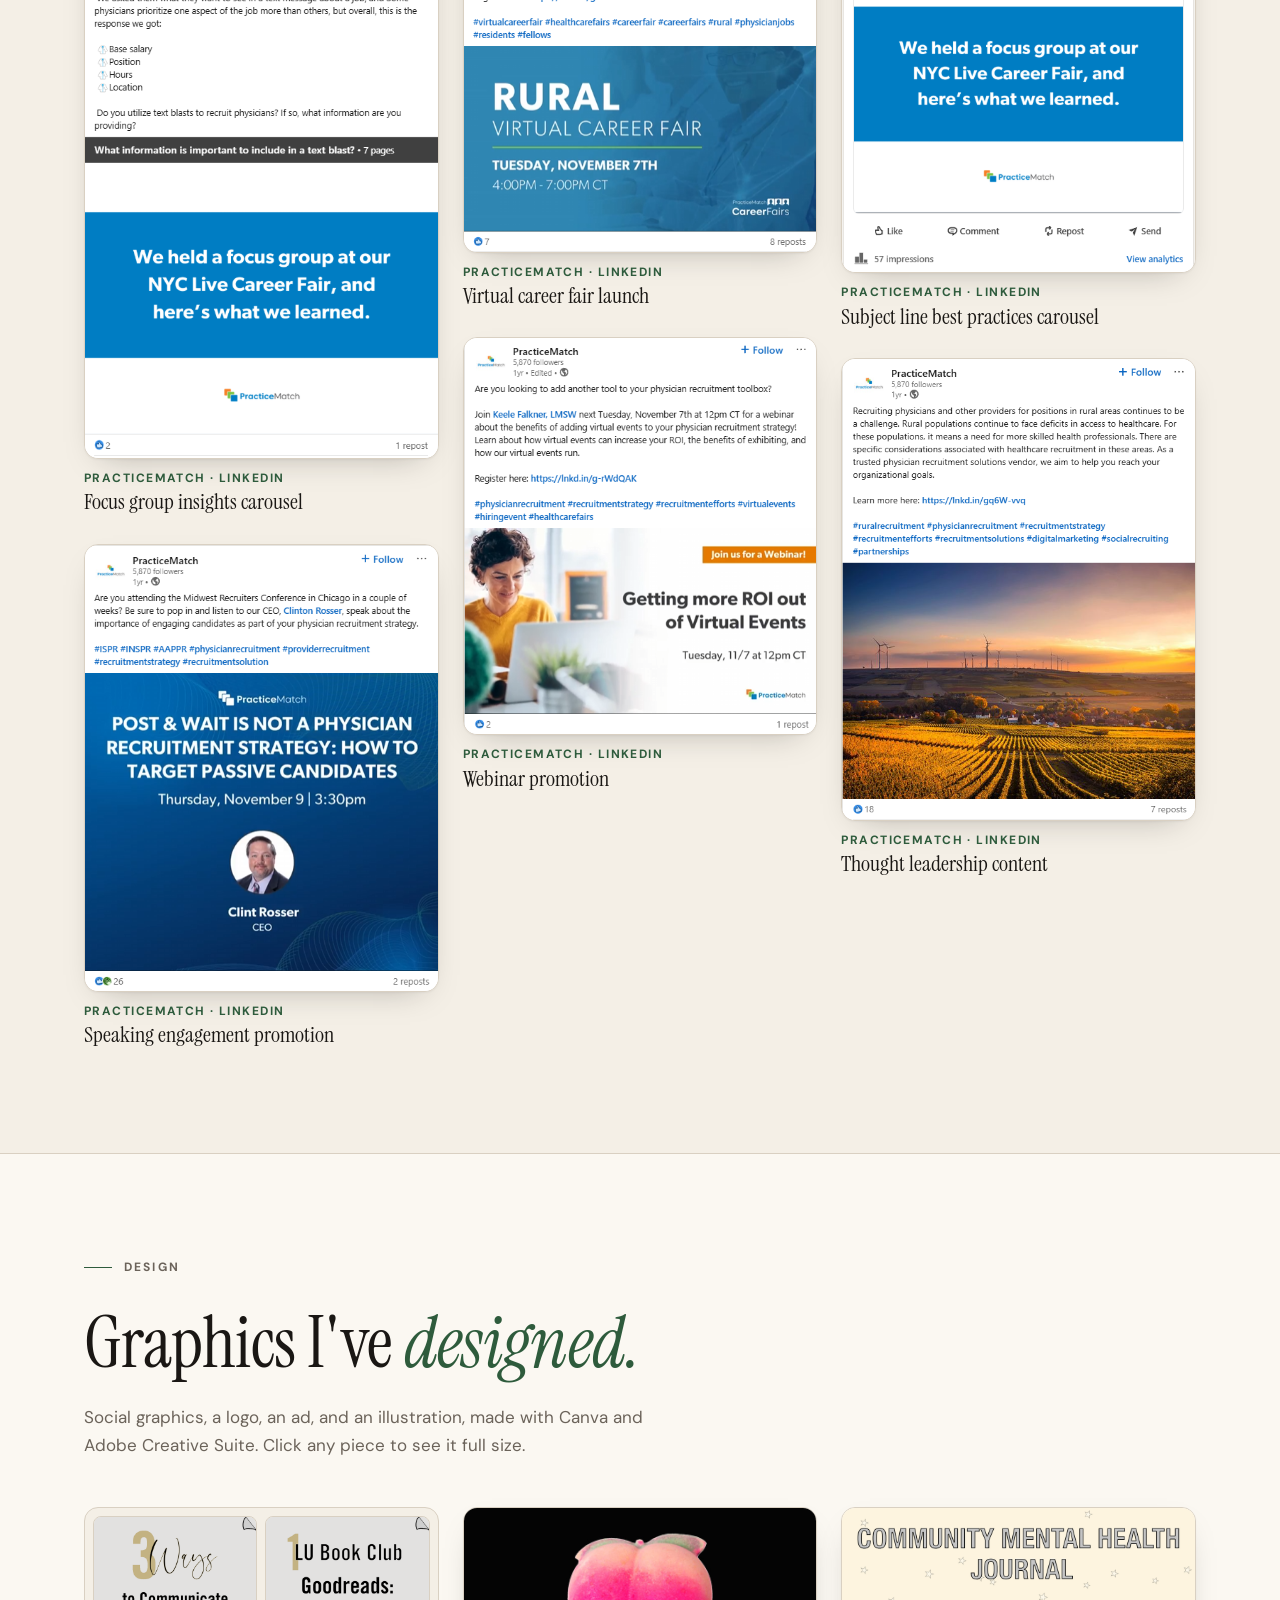
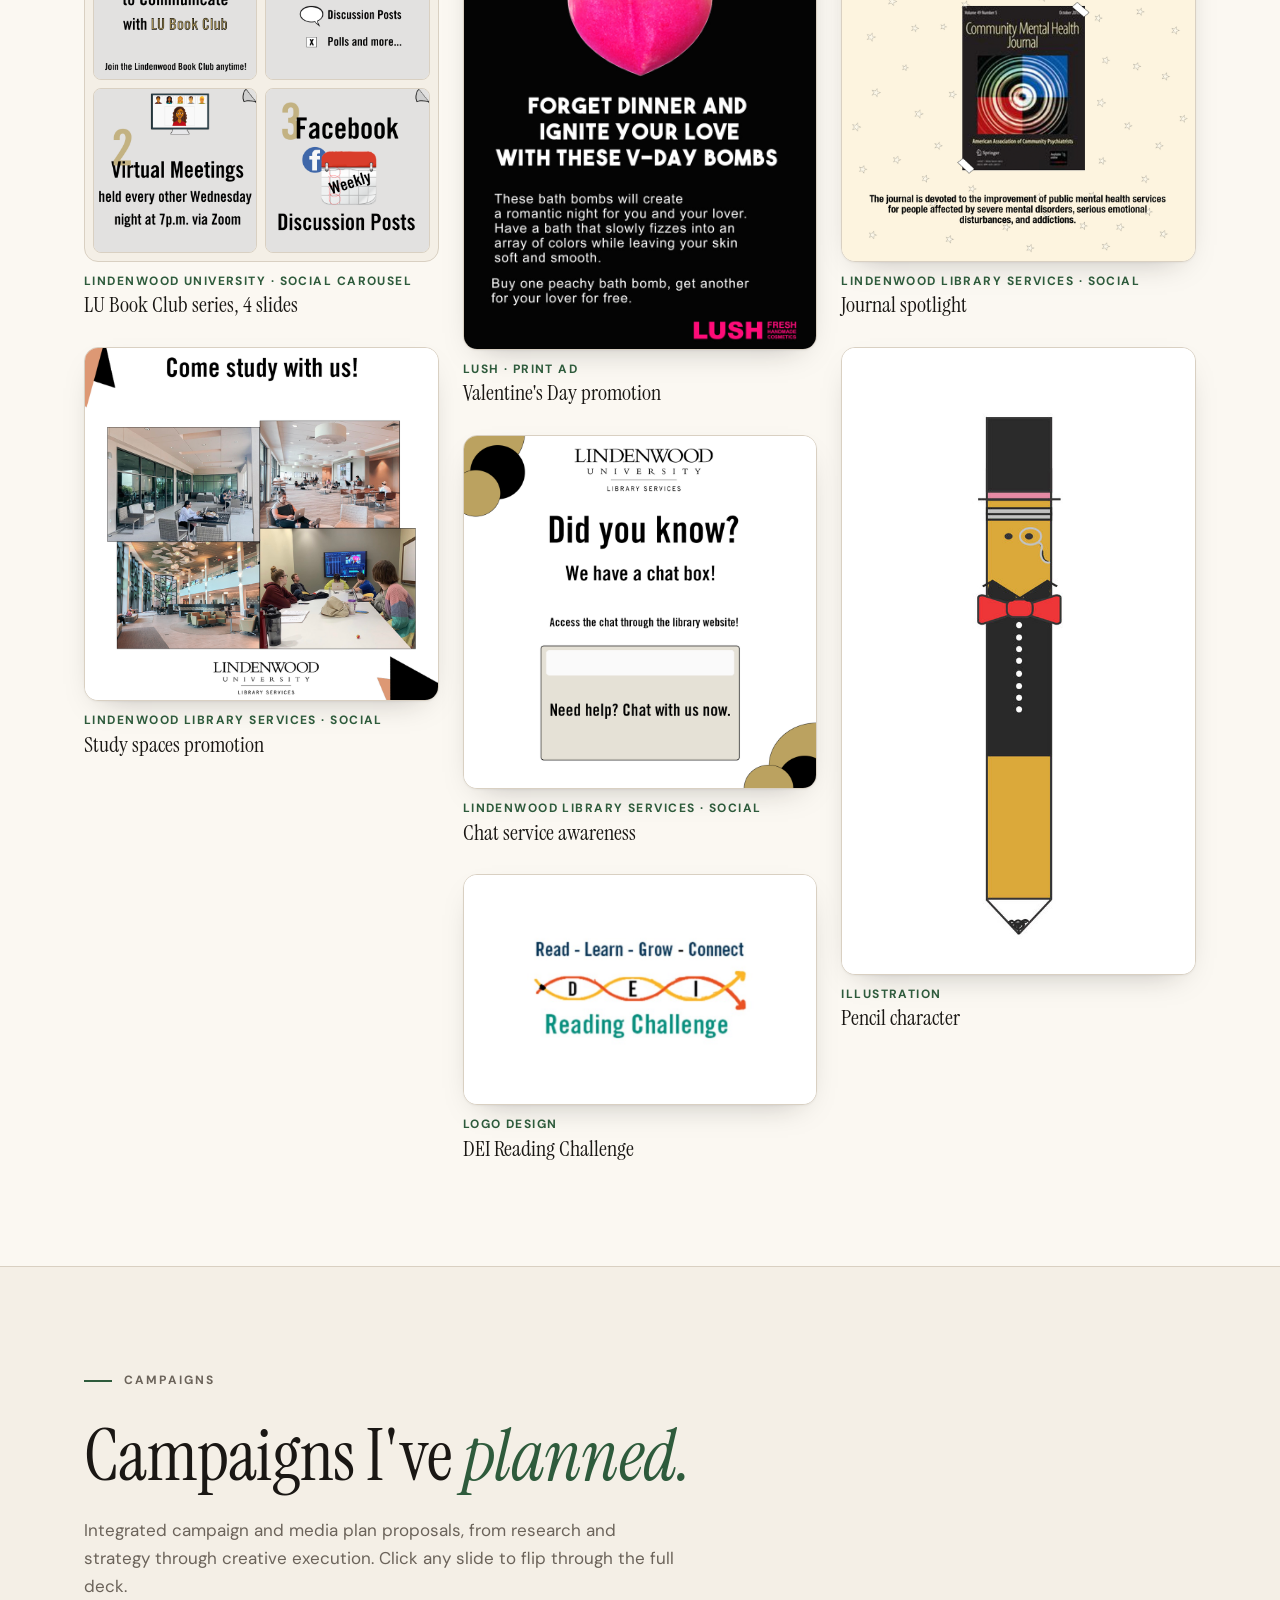
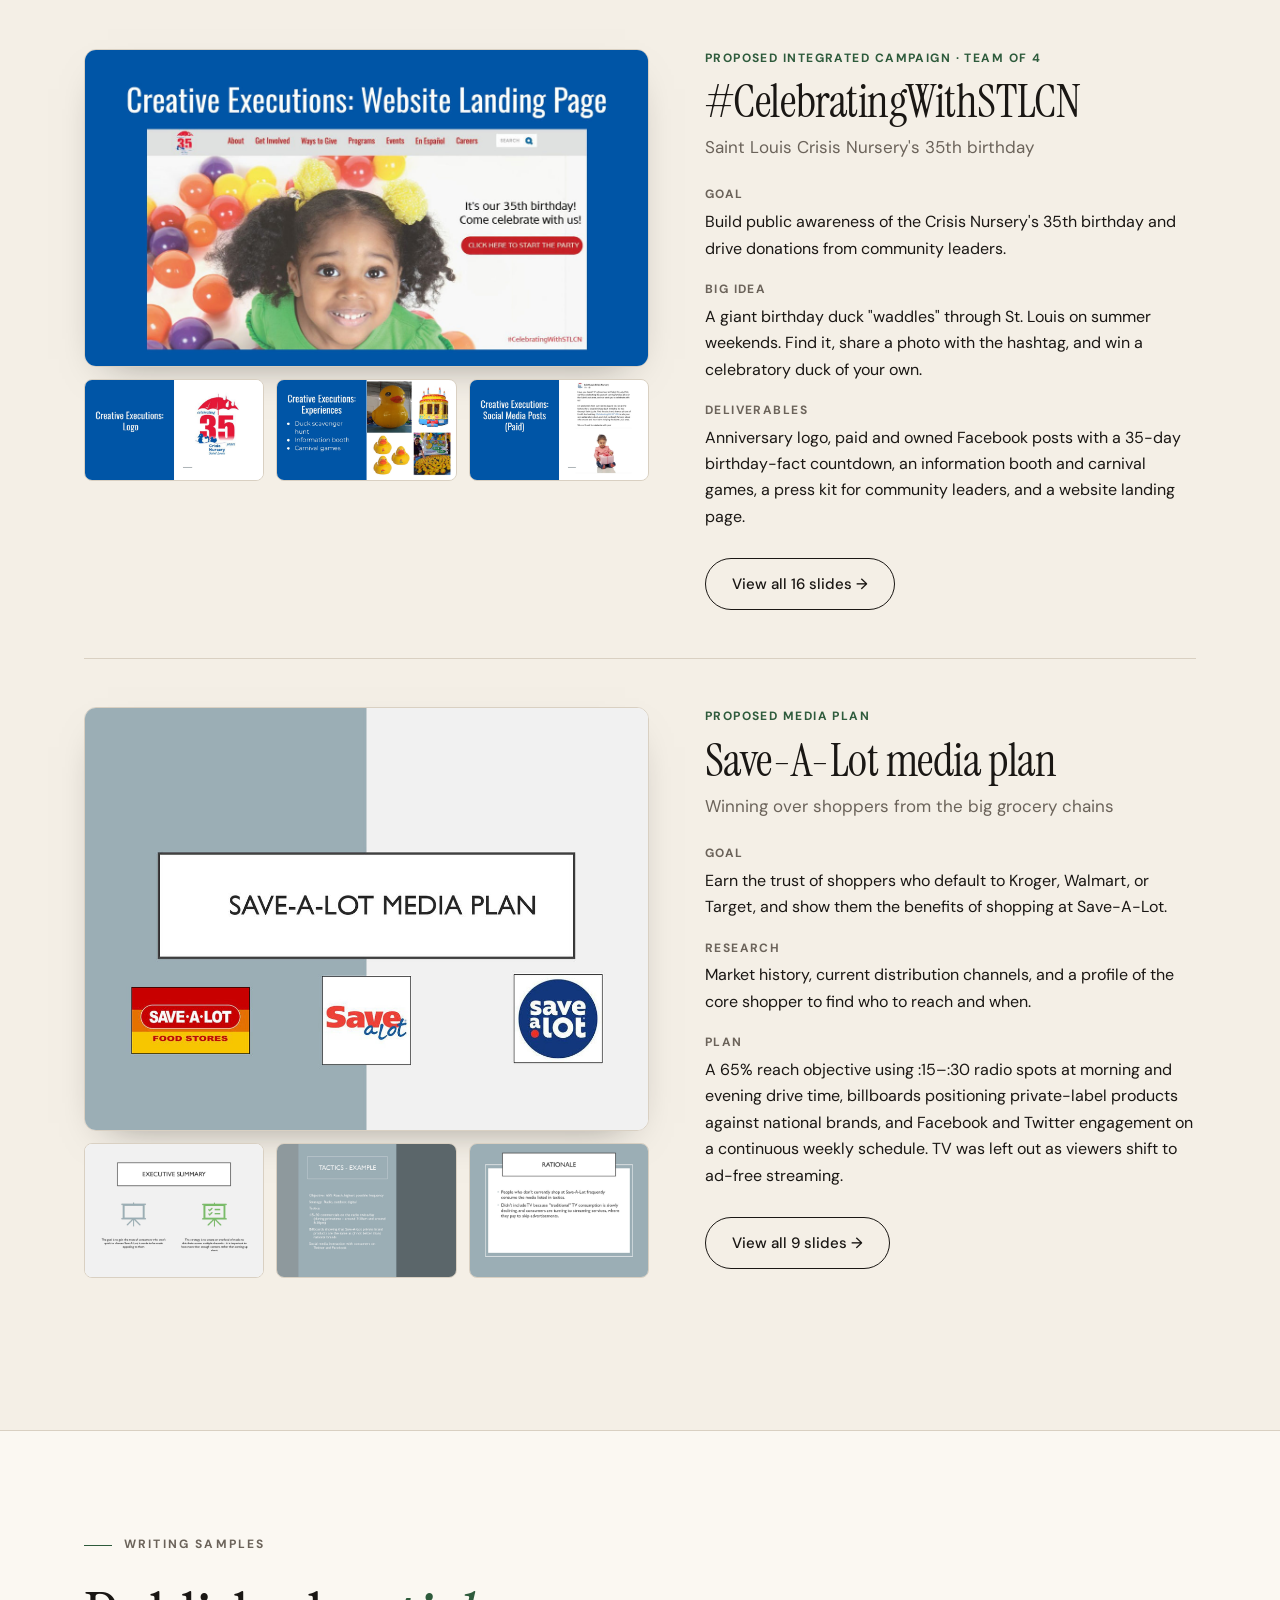
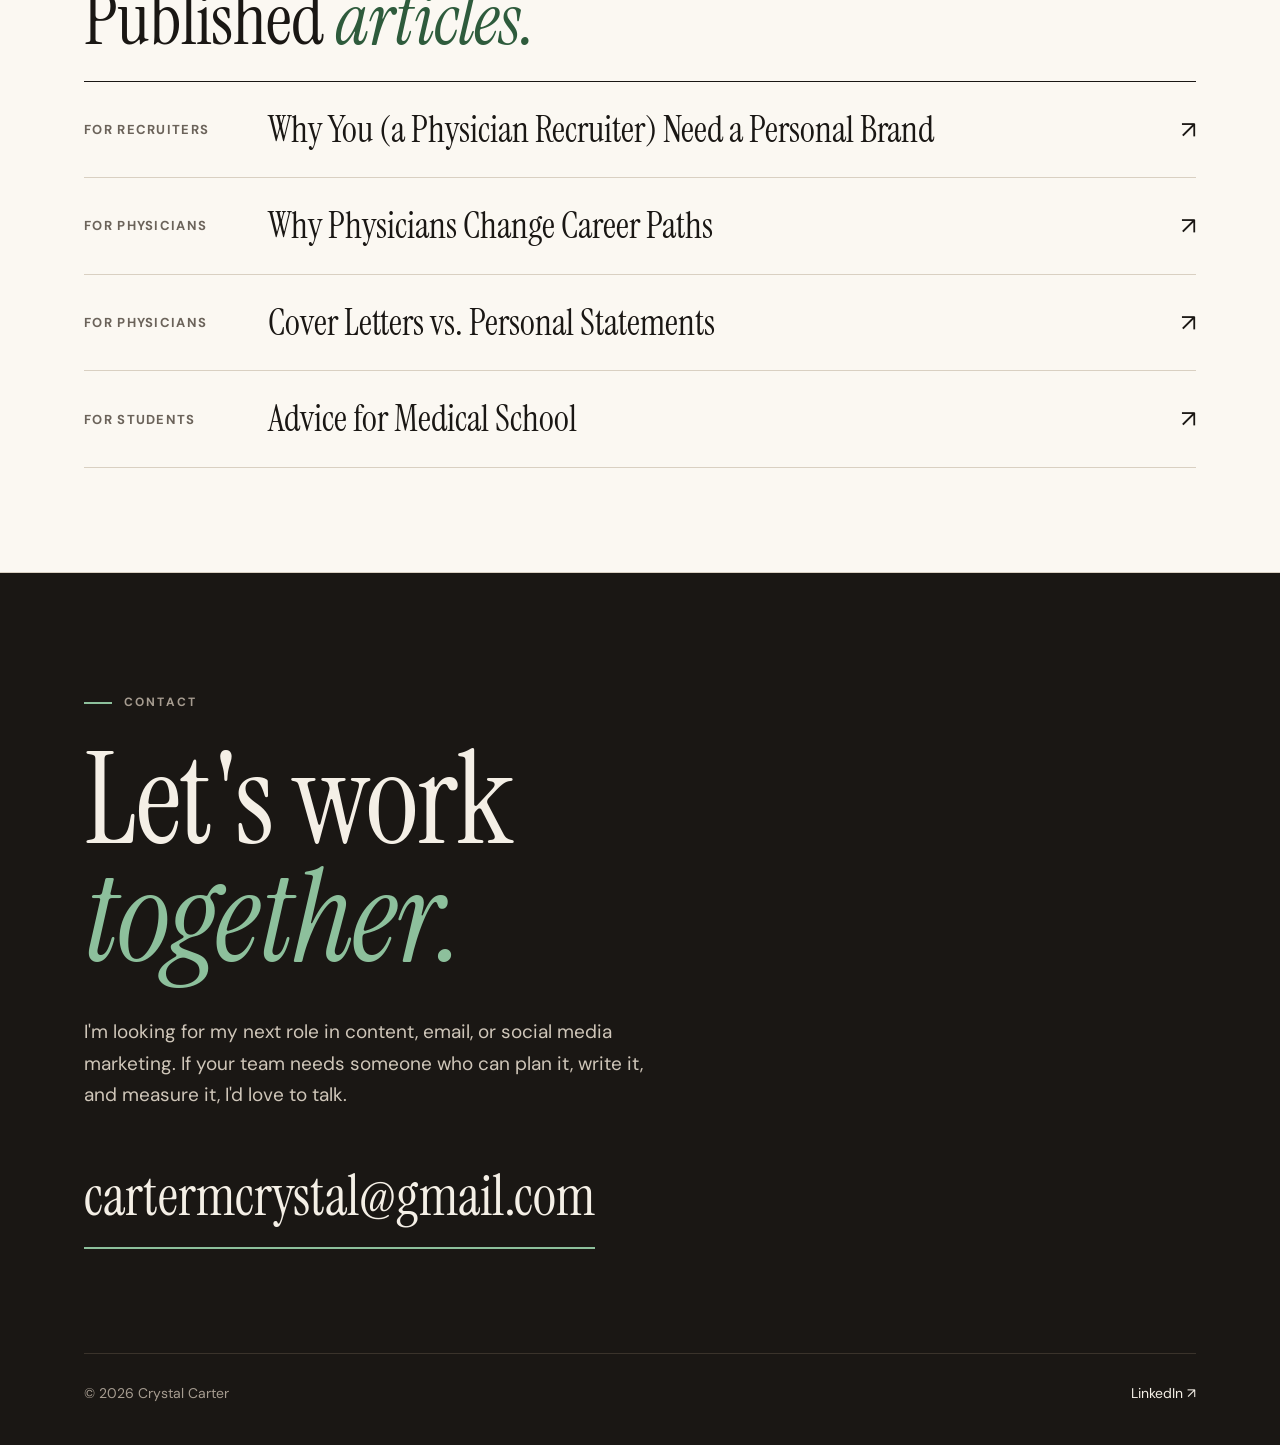
==== commit 9e355d75: "Add Campaigns section with slide-deck viewer and home teaser card" ====
--- a/samples.html
+++ b/samples.html
@@ -4,7 +4,7 @@
   <meta charset="utf-8">
   <meta name="viewport" content="width=device-width, initial-scale=1">
   <title>Work Samples | Crystal Carter</title>
-  <meta name="description" content="Social media posts, graphic design, and published articles by Crystal Carter, content and email marketer.">
+  <meta name="description" content="Social media posts, graphic design, campaign plans, and published articles by Crystal Carter, content and email marketer.">
   <meta property="og:title" content="Work Samples | Crystal Carter">
   <meta property="og:description" content="Marketer with 4+ years in email strategy, content, organic social, and events. 40% email open rates, 5x growth in speaking engagements.">
   <meta property="og:type" content="website">
@@ -33,10 +33,11 @@
     <div class="wrap">
       <a class="back" href="index.html">← Back to home</a>
       <h1>Work <em>samples.</em></h1>
-      <p>A closer look at the content I've made, from social posts and graphic design to articles published for healthcare audiences.</p>
+      <p>A closer look at the content I've made, from social posts, graphic design, and campaign plans to articles published for healthcare audiences.</p>
       <div class="jump">
         <a href="#social">Social media <span>9</span></a>
         <a href="#design">Design <span>7</span></a>
+        <a href="#campaigns">Campaigns <span>2</span></a>
         <a href="#writing">Writing <span>4</span></a>
       </div>
     </div>
@@ -130,12 +131,75 @@
     </div>
   </section>
 
-  <dialog class="lightbox" aria-label="Enlarged social media post">
+  <section id="campaigns">
+    <div class="wrap">
+      <div class="label">Campaigns</div>
+      <h2>Campaigns I've <em>planned.</em></h2>
+      <p class="section-lede">Integrated campaign and media plan proposals, from research and strategy through creative execution. Click any slide to flip through the full deck.</p>
+
+      <article class="campaign reveal" data-deck="images/campaigns/stlcn-" data-count="16" data-name="Saint Louis Crisis Nursery campaign">
+        <div class="campaign-visual">
+          <button type="button" class="campaign-cover" data-slide="14"><img src="images/campaigns/stlcn-14.jpg" width="1200" height="675" loading="lazy" alt="Campaign slide showing the proposed Crisis Nursery 35th birthday website landing page"></button>
+          <div class="campaign-thumbs">
+            <button type="button" data-slide="9"><img src="images/campaigns/stlcn-09.jpg" width="1200" height="675" loading="lazy" alt="Slide showing the celebrating 35 years anniversary logo"></button>
+            <button type="button" data-slide="10"><img src="images/campaigns/stlcn-10.jpg" width="1200" height="675" loading="lazy" alt="Slide showing experiential ideas: a giant duck scavenger hunt, information booth, and carnival games"></button>
+            <button type="button" data-slide="11"><img src="images/campaigns/stlcn-11.jpg" width="1200" height="675" loading="lazy" alt="Slide showing a paid Facebook post announcing the birthday duck scavenger hunt"></button>
+          </div>
+        </div>
+        <div class="campaign-text">
+          <div class="meta">Proposed integrated campaign · Team of 4</div>
+          <h3>#CelebratingWithSTLCN</h3>
+          <p class="campaign-sub">Saint Louis Crisis Nursery's 35th birthday</p>
+          <dl>
+            <dt>Goal</dt>
+            <dd>Build public awareness of the Crisis Nursery's 35th birthday and drive donations from community leaders.</dd>
+            <dt>Big idea</dt>
+            <dd>A giant birthday duck "waddles" through St. Louis on summer weekends. Find it, share a photo with the hashtag, and win a celebratory duck of your own.</dd>
+            <dt>Deliverables</dt>
+            <dd>Anniversary logo, paid and owned Facebook posts with a 35-day birthday-fact countdown, an information booth and carnival games, a press kit for community leaders, and a website landing page.</dd>
+          </dl>
+          <button type="button" class="btn btn-line deck-open" data-slide="1">View all 16 slides →</button>
+        </div>
+      </article>
+
+      <article class="campaign reveal" data-deck="images/campaigns/save-a-lot-" data-count="9" data-name="Save-A-Lot media plan">
+        <div class="campaign-visual">
+          <button type="button" class="campaign-cover" data-slide="1"><img src="images/campaigns/save-a-lot-01.jpg" width="1100" height="824" loading="lazy" alt="Title slide: Save-A-Lot Media Plan"></button>
+          <div class="campaign-thumbs">
+            <button type="button" data-slide="2"><img src="images/campaigns/save-a-lot-02.jpg" width="1100" height="824" loading="lazy" alt="Executive summary slide stating the goal and strategy"></button>
+            <button type="button" data-slide="7"><img src="images/campaigns/save-a-lot-07.jpg" width="1100" height="824" loading="lazy" alt="Tactics slide: 65% reach objective using radio, outdoor, and digital"></button>
+            <button type="button" data-slide="8"><img src="images/campaigns/save-a-lot-08.jpg" width="1100" height="824" loading="lazy" alt="Rationale slide explaining the media choices"></button>
+          </div>
+        </div>
+        <div class="campaign-text">
+          <div class="meta">Proposed media plan</div>
+          <h3>Save-A-Lot media plan</h3>
+          <p class="campaign-sub">Winning over shoppers from the big grocery chains</p>
+          <dl>
+            <dt>Goal</dt>
+            <dd>Earn the trust of shoppers who default to Kroger, Walmart, or Target, and show them the benefits of shopping at Save-A-Lot.</dd>
+            <dt>Research</dt>
+            <dd>Market history, current distribution channels, and a profile of the core shopper to find who to reach and when.</dd>
+            <dt>Plan</dt>
+            <dd>A 65% reach objective using :15–:30 radio spots at morning and evening drive time, billboards positioning private-label products against national brands, and Facebook and Twitter engagement on a continuous weekly schedule. TV was left out as viewers shift to ad-free streaming.</dd>
+          </dl>
+          <button type="button" class="btn btn-line deck-open" data-slide="1">View all 9 slides →</button>
+        </div>
+      </article>
+    </div>
+  </section>
+
+  <dialog class="lightbox" aria-label="Enlarged work sample">
     <button type="button" class="lightbox-close" aria-label="Close">×</button>
     <img alt="">
+    <div class="lightbox-nav" hidden>
+      <button type="button" class="lightbox-prev" aria-label="Previous slide">←</button>
+      <span class="lightbox-count"></span>
+      <button type="button" class="lightbox-next" aria-label="Next slide">→</button>
+    </div>
   </dialog>
 
-  <section id="writing">
+  <section id="writing" class="work">
     <div class="wrap">
       <div class="label">Writing samples</div>
       <h2>Published <em>articles.</em></h2>
--- a/styles.css
+++ b/styles.css
@@ -124,7 +124,8 @@
 /* Samples teaser (home page) */
 .teaser-head { display: flex; justify-content: space-between; align-items: end; flex-wrap: wrap; gap: 20px; margin-bottom: 40px; }
 .teaser-head h2 { margin: 0; }
-.teasers { display: grid; grid-template-columns: repeat(3, 1fr); gap: 24px; }
+.teasers { display: grid; grid-template-columns: repeat(4, 1fr); gap: 20px; }
+@media (max-width: 1100px) { .teasers { grid-template-columns: repeat(2, 1fr); } }
 @media (max-width: 860px) { .teasers { grid-template-columns: 1fr; } }
 .teaser {
   display: flex; flex-direction: column; text-decoration: none; background: var(--paper);
@@ -144,9 +145,17 @@
 .teaser:hover .thumbs img:nth-child(1) { transform: translateX(-114%) rotate(-10deg) translateY(-3%); }
 .teaser:hover .thumbs img:nth-child(2) { transform: translateX(-50%) translateY(-11%); }
 .teaser:hover .thumbs img:nth-child(3) { transform: translateX(14%) rotate(10deg) translateY(-3%); }
+/* Landscape variant for slide decks */
+.thumbs.wide img { width: 62%; aspect-ratio: 16 / 10; bottom: -6%; }
+.thumbs.wide img:nth-child(1) { transform: translateX(-88%) translateY(-34%) rotate(-6deg); }
+.thumbs.wide img:nth-child(2) { transform: translateX(-50%) translateY(-4%); z-index: 2; }
+.thumbs.wide img:nth-child(3) { transform: translateX(-12%) translateY(-34%) rotate(6deg); }
+.teaser:hover .thumbs.wide img:nth-child(1) { transform: translateX(-94%) translateY(-40%) rotate(-8deg); }
+.teaser:hover .thumbs.wide img:nth-child(2) { transform: translateX(-50%) translateY(-10%); }
+.teaser:hover .thumbs.wide img:nth-child(3) { transform: translateX(-6%) translateY(-40%) rotate(8deg); }
 .quote {
   aspect-ratio: 16 / 9; display: flex; align-items: center; padding: 28px; background: var(--dark); color: var(--dark-ink);
-  font-family: "Instrument Serif", Georgia, serif; font-style: italic; font-size: clamp(24px, 2.2vw, 30px); line-height: 1.15;
+  font-family: "Instrument Serif", Georgia, serif; font-style: italic; font-size: clamp(20px, 1.75vw, 25px); line-height: 1.15; overflow: hidden;
 }
 .teaser-text { padding: 24px 28px 28px; }
 .teaser-text small { display: block; font-size: 12px; font-weight: 700; letter-spacing: .12em; text-transform: uppercase; color: var(--accent); }
@@ -195,6 +204,39 @@
 }
 .series-grid button { border-radius: 8px; box-shadow: none; }
 .series-grid button:hover { transform: scale(1.03); }
+
+/* Campaigns */
+.campaign { display: grid; grid-template-columns: 1.15fr 1fr; gap: 56px; align-items: start; padding: 48px 0; border-top: 1px solid var(--line); }
+.campaign:first-of-type { border-top: 0; padding-top: 0; }
+@media (max-width: 900px) { .campaign { grid-template-columns: 1fr; gap: 28px; } }
+.campaign-visual button {
+  display: block; width: 100%; padding: 0; border: 1px solid var(--line); border-radius: 12px; overflow: hidden;
+  background: #fff; cursor: zoom-in; transition: transform .3s ease, box-shadow .3s ease;
+}
+.campaign-visual button:hover { transform: translateY(-3px); box-shadow: 0 18px 36px -20px rgba(26, 23, 20, .45); }
+.campaign-visual button:focus-visible { outline: 2px solid var(--accent); outline-offset: 3px; }
+.campaign-visual img { display: block; width: 100%; height: auto; }
+.campaign-cover { box-shadow: 0 16px 40px -24px rgba(26, 23, 20, .5); }
+.campaign-thumbs { display: grid; grid-template-columns: repeat(3, 1fr); gap: 12px; margin-top: 12px; }
+.campaign-thumbs button { border-radius: 8px; }
+.campaign-text .meta { font-size: 12px; font-weight: 700; letter-spacing: .12em; text-transform: uppercase; color: var(--accent); }
+.campaign-text h3 { font-size: clamp(34px, 3.6vw, 48px); margin-top: 10px; }
+.campaign-sub { color: var(--muted); font-size: 17px; margin: 8px 0 24px; }
+.campaign dl { margin: 0 0 28px; }
+.campaign dt { font-size: 12px; font-weight: 700; letter-spacing: .12em; text-transform: uppercase; color: var(--muted); margin-top: 18px; }
+.campaign dd { margin: 4px 0 0; font-size: 16px; }
+.deck-open { background: transparent; color: var(--ink); cursor: pointer; font-family: inherit; }
+
+.lightbox.is-deck { max-width: min(94vw, 1100px); }
+.lightbox-nav { display: flex; justify-content: center; align-items: center; gap: 18px; margin-top: 14px; }
+.lightbox-nav[hidden] { display: none; }
+.lightbox-nav button {
+  width: 44px; height: 44px; border-radius: 50%; border: 0; background: var(--accent); color: var(--on-accent);
+  font-size: 20px; cursor: pointer; transition: transform .2s ease;
+}
+.lightbox-nav button:hover { transform: scale(1.08); }
+.lightbox-count { color: #f4efe6; font-size: 14px; font-weight: 500; min-width: 56px; text-align: center; }
+.lightbox.is-deck img { max-height: 80vh; }
 
 .lightbox {
   border: 0; padding: 0; background: transparent; max-width: min(92vw, 720px); max-height: 92vh; overflow: visible;
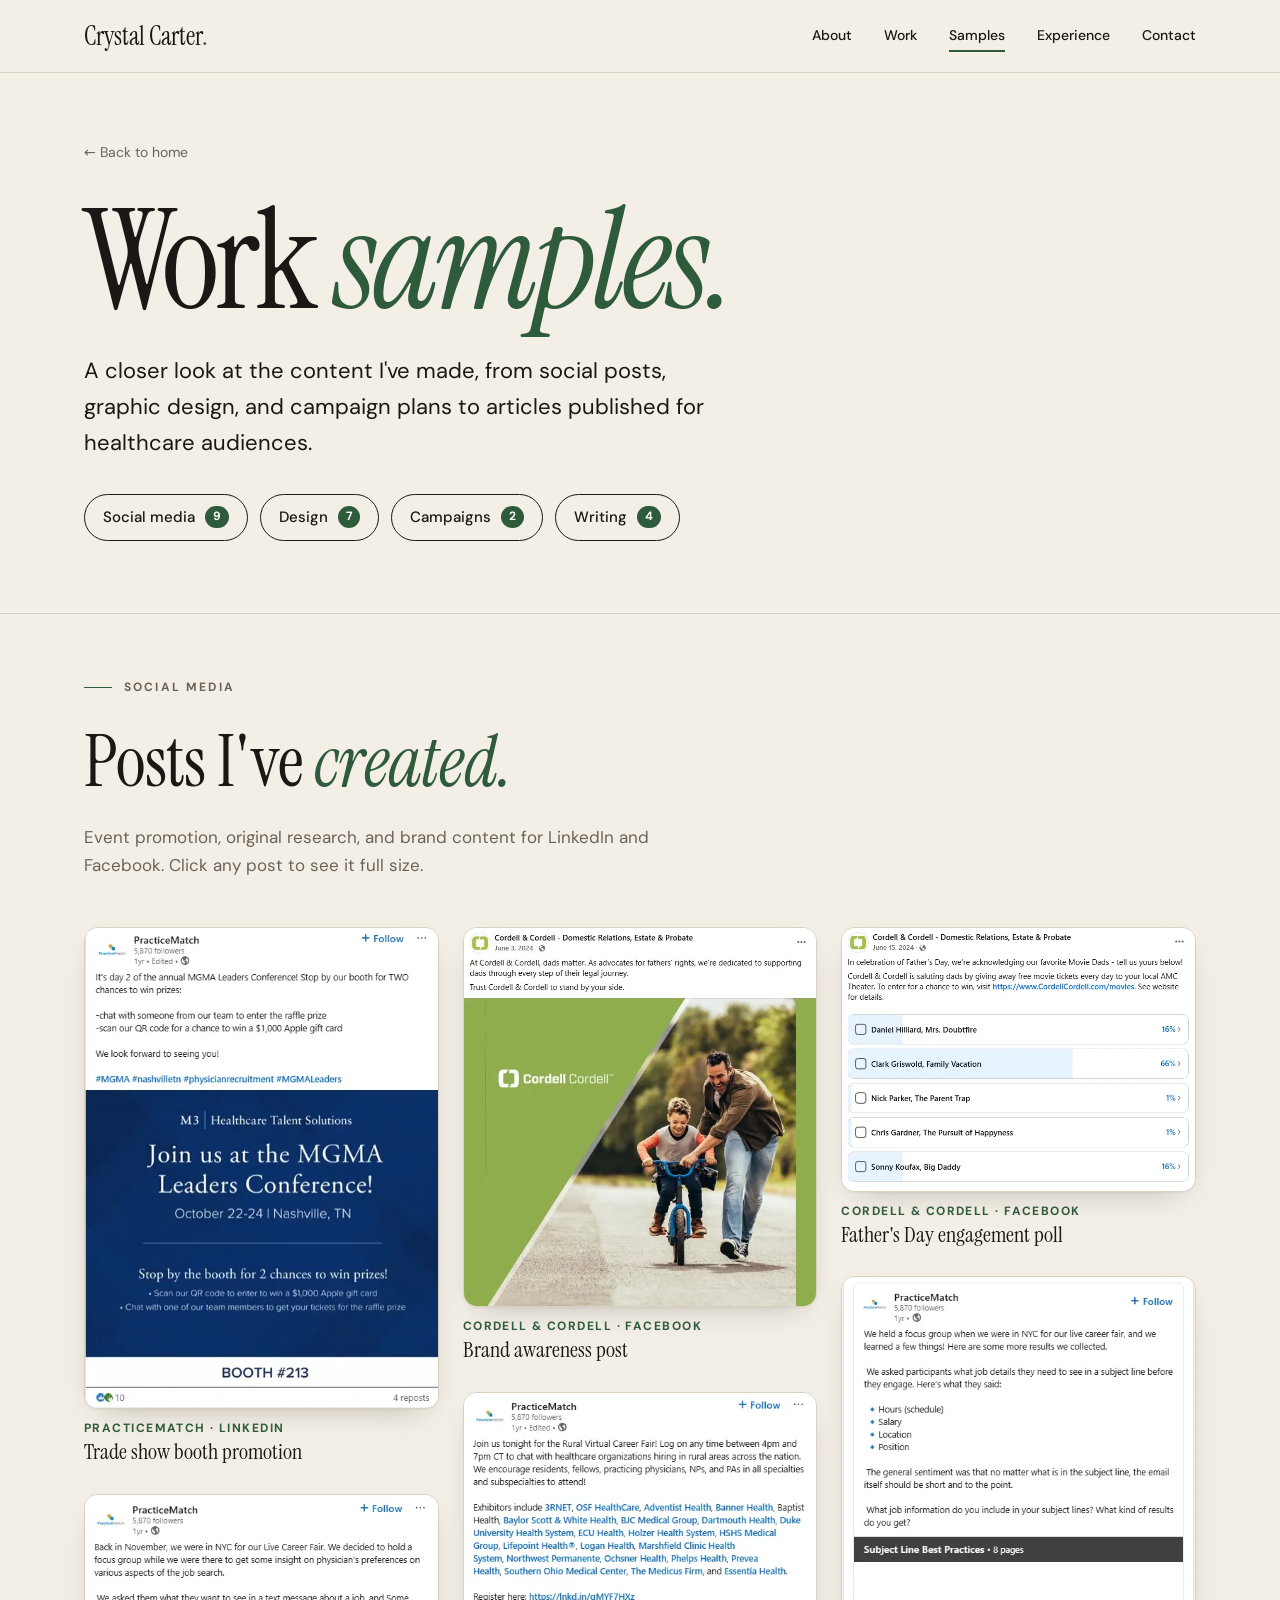
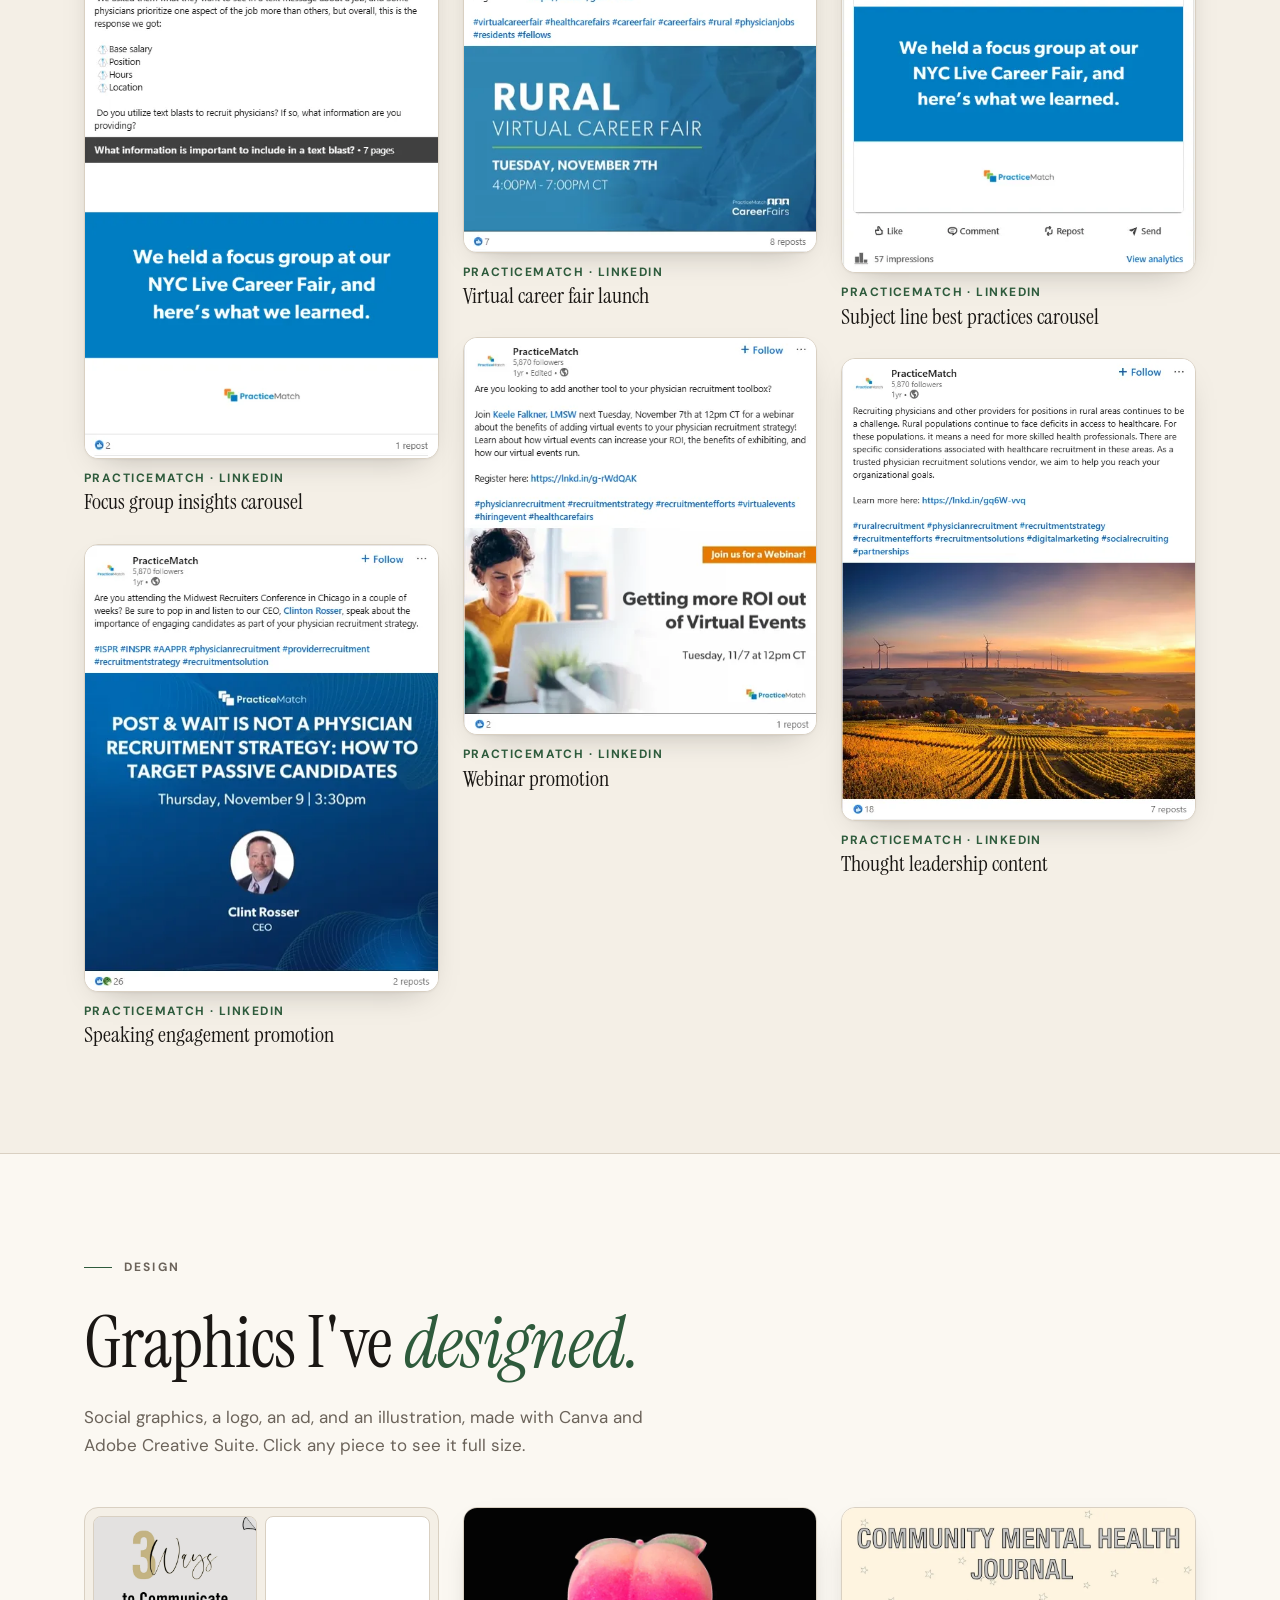
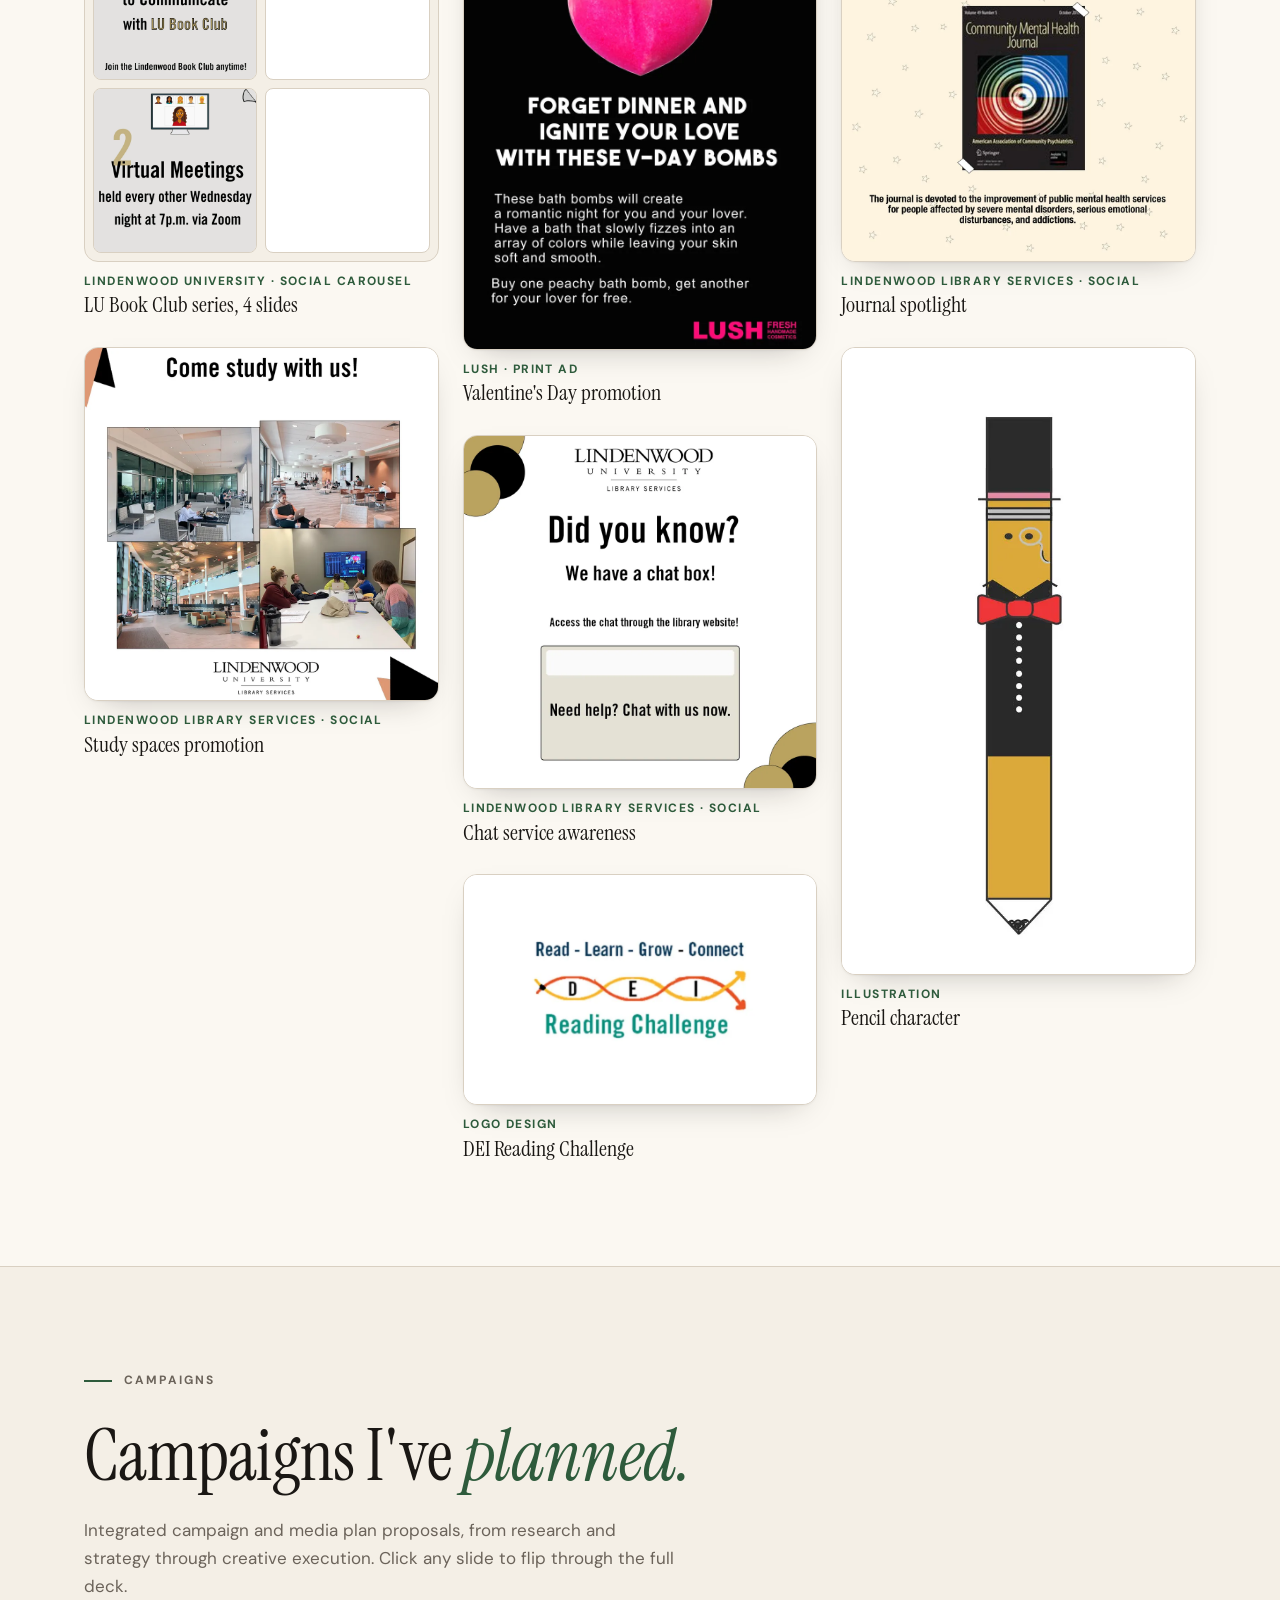
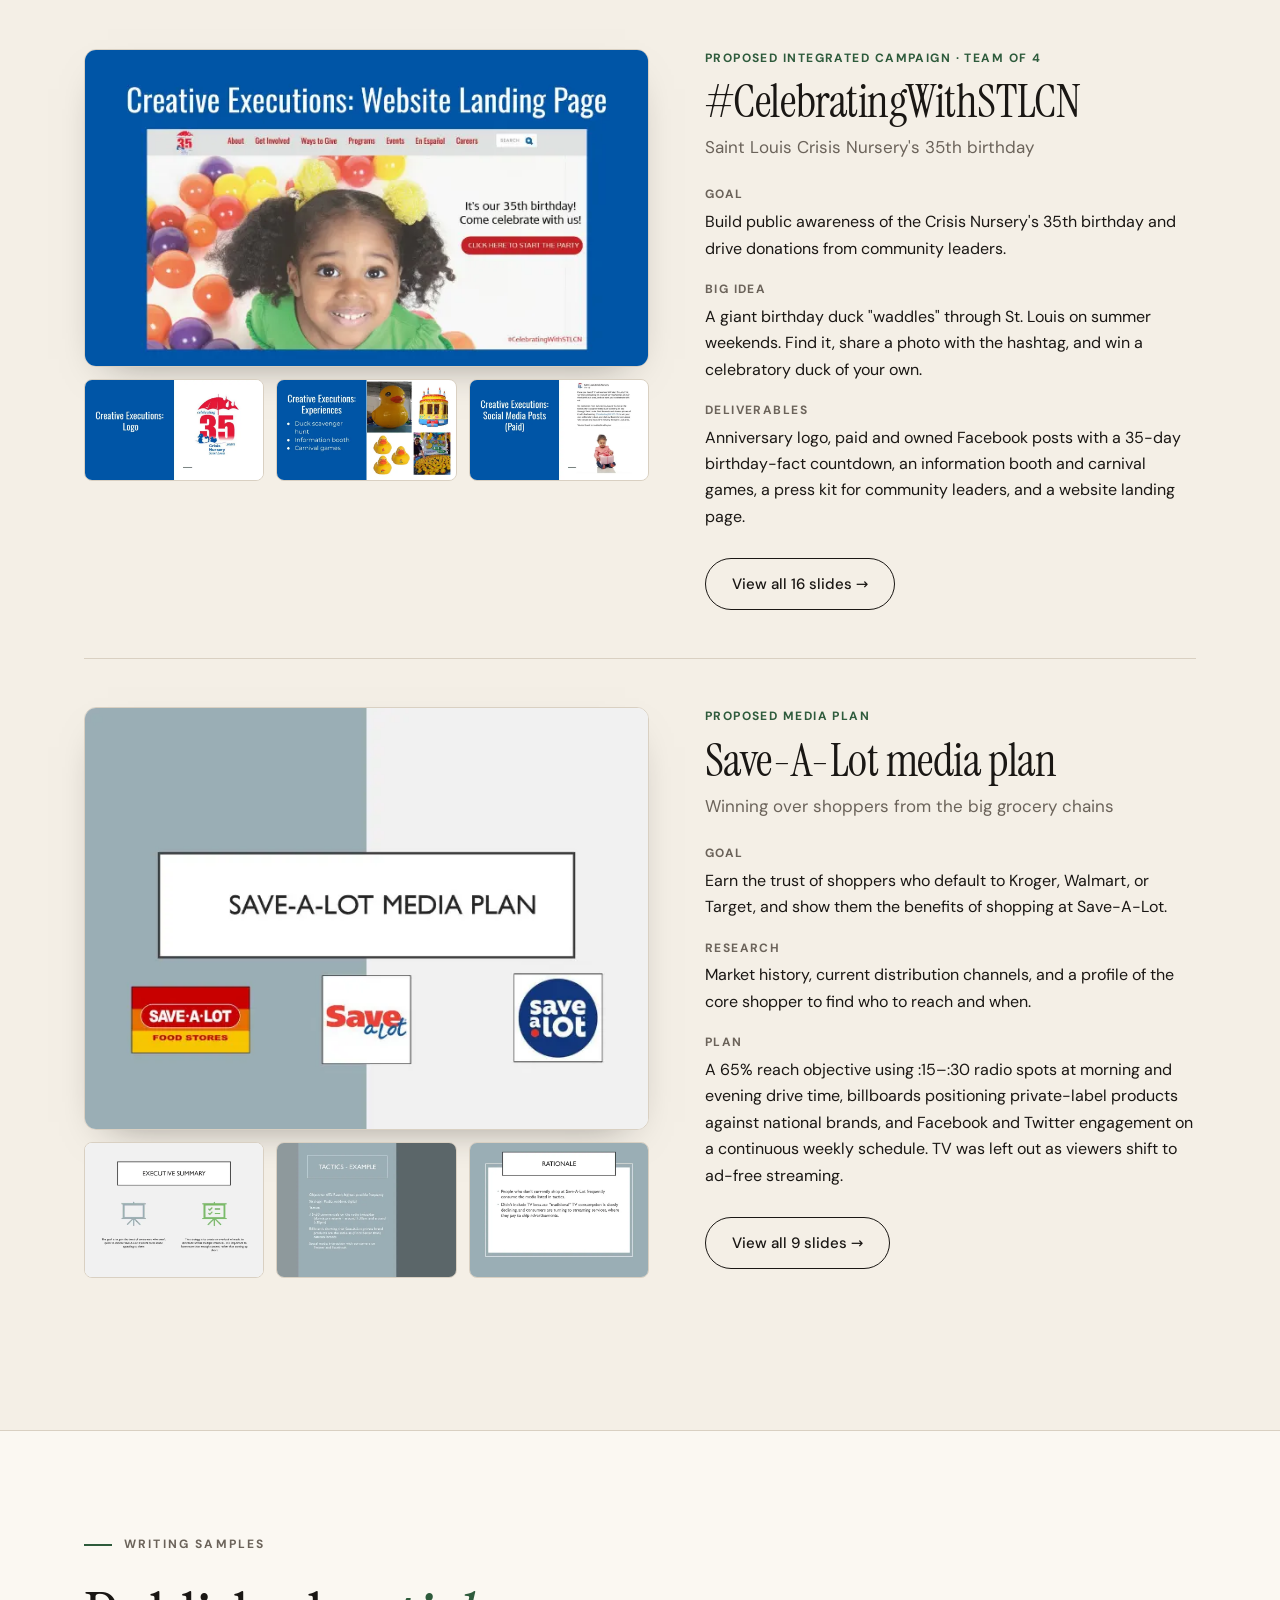
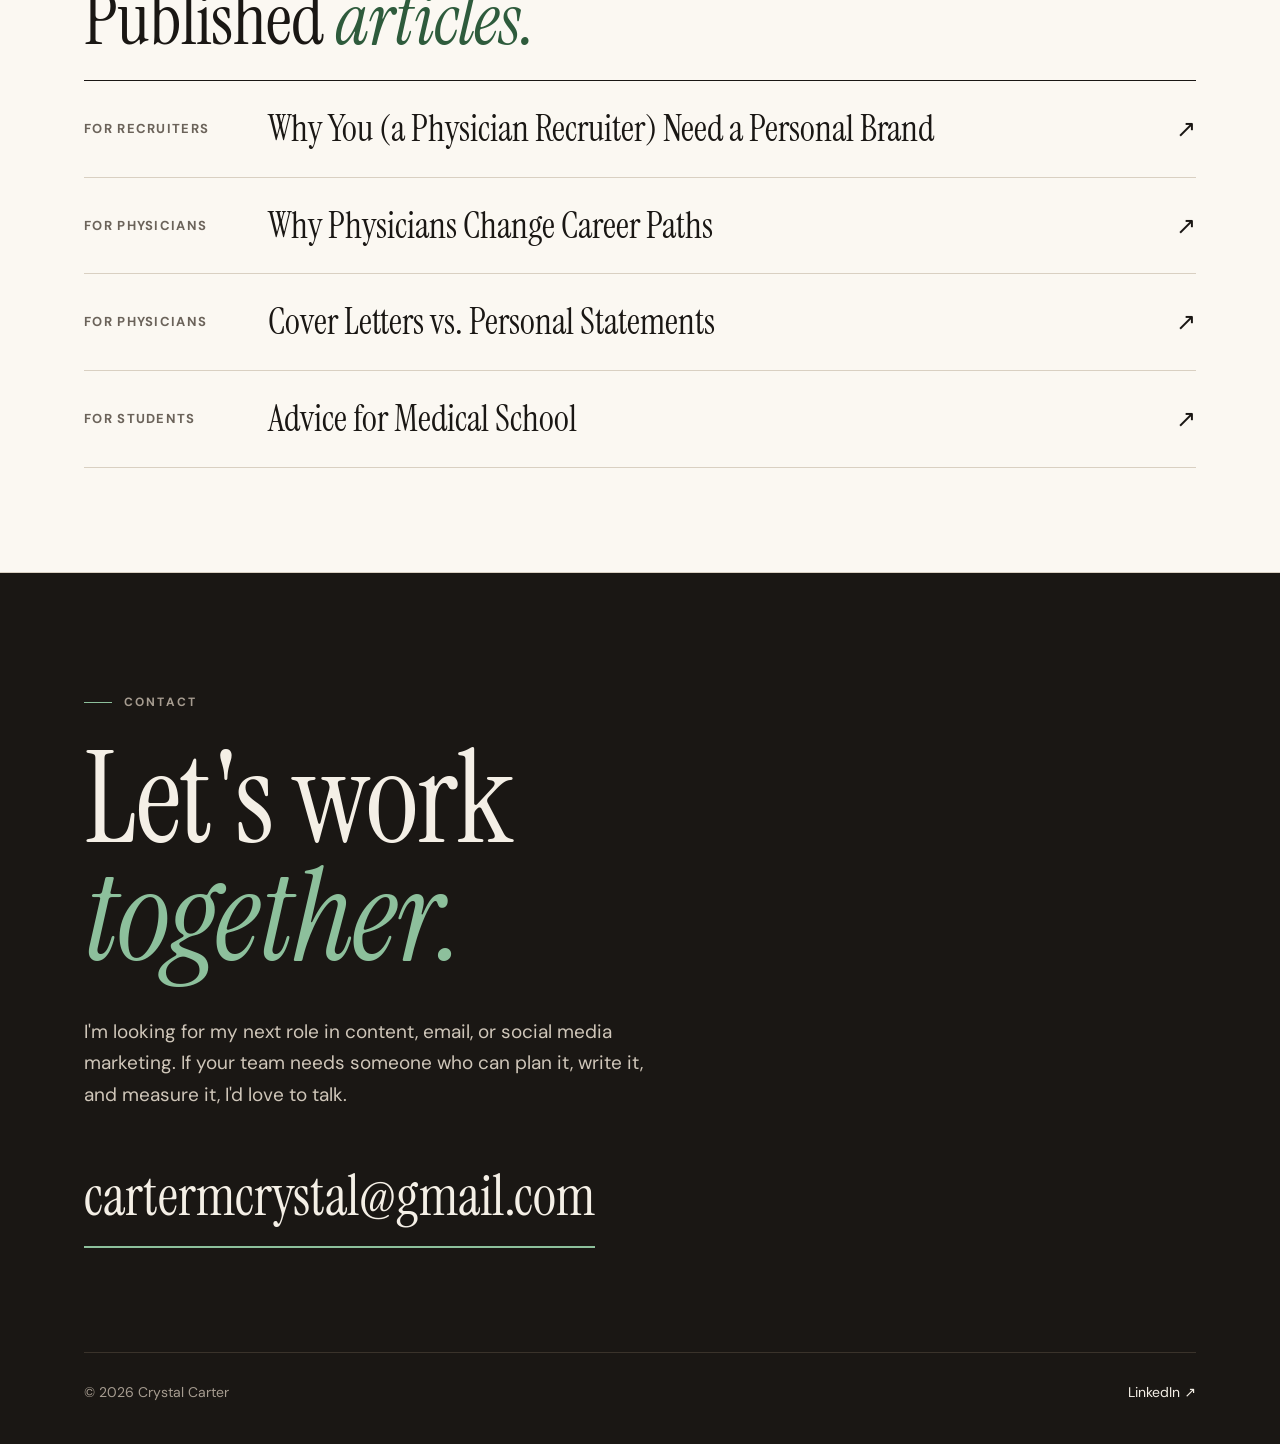
==== commit 11f8b23b: "Speed and polish: WebP images, self-hosted fonts, cache headers, share preview, SEO files, 404 page," ====
--- a/samples.html
+++ b/samples.html
@@ -6,15 +6,26 @@
   <title>Work Samples | Crystal Carter</title>
   <meta name="description" content="Social media posts, graphic design, campaign plans, and published articles by Crystal Carter, content and email marketer.">
   <meta property="og:title" content="Work Samples | Crystal Carter">
-  <meta property="og:description" content="Marketer with 4+ years in email strategy, content, organic social, and events. 40% email open rates, 5x growth in speaking engagements.">
+  <meta property="og:description" content="Social media posts, graphic design, campaign plans, and published articles by Crystal Carter.">
   <meta property="og:type" content="website">
+  <meta property="og:site_name" content="Crystal Carter">
+  <meta property="og:url" content="https://crystal-carter-portfolio.netlify.app/samples">
+  <meta property="og:image" content="https://crystal-carter-portfolio.netlify.app/images/og-image.jpg">
+  <meta property="og:image:width" content="1200">
+  <meta property="og:image:height" content="630">
+  <meta property="og:image:alt" content="Crystal Carter, content, email and social media marketer">
+  <meta name="twitter:card" content="summary_large_image">
+  <meta name="theme-color" content="#2e5b3c">
+  <link rel="canonical" href="https://crystal-carter-portfolio.netlify.app/samples">
+  <link rel="apple-touch-icon" href="apple-touch-icon.png">
   <link rel="icon" href="data:image/svg+xml,<svg xmlns='http://www.w3.org/2000/svg' viewBox='0 0 64 64'><rect width='64' height='64' rx='32' fill='%232e5b3c'/><text x='50%25' y='58%25' font-family='Georgia,serif' font-style='italic' font-size='30' fill='%23fff' text-anchor='middle' dominant-baseline='middle'>cc</text></svg>">
-  <link rel="preconnect" href="https://fonts.googleapis.com">
-  <link rel="preconnect" href="https://fonts.gstatic.com" crossorigin>
-  <link href="https://fonts.googleapis.com/css2?family=Instrument+Serif:ital@0;1&family=DM+Sans:opsz,wght@9..40,400;9..40,500;9..40,700&display=swap" rel="stylesheet">
+  <link rel="preload" href="fonts/instrument-serif-latin.woff2" as="font" type="font/woff2" crossorigin>
+  <link rel="preload" href="fonts/instrument-serif-italic-latin.woff2" as="font" type="font/woff2" crossorigin>
+  <link rel="preload" href="fonts/dm-sans-latin.woff2" as="font" type="font/woff2" crossorigin>
   <link rel="stylesheet" href="styles.css">
 </head>
 <body>
+  <a class="skip-link" href="#social">Skip to content</a>
 
   <nav>
     <div class="wrap">
@@ -49,39 +60,39 @@
       <p class="section-lede">Event promotion, original research, and brand content for LinkedIn and Facebook. Click any post to see it full size.</p>
       <div class="social-grid">
         <figure class="post reveal">
-          <button type="button"><img src="images/social/mgma-conference.jpg" width="498" height="678" loading="lazy" alt="PracticeMatch LinkedIn post promoting its booth and prize giveaways at the MGMA Leaders Conference in Nashville"></button>
+          <button type="button"><img src="images/social/mgma-conference.webp" width="498" height="678" loading="lazy" decoding="async" alt="PracticeMatch LinkedIn post promoting its booth and prize giveaways at the MGMA Leaders Conference in Nashville"></button>
           <figcaption><span>PracticeMatch · LinkedIn</span>Trade show booth promotion</figcaption>
         </figure>
         <figure class="post reveal">
-          <button type="button"><img src="images/social/focus-group-text-blasts.jpg" width="498" height="795" loading="lazy" alt="PracticeMatch LinkedIn carousel sharing physician focus group findings on what to include in recruiting text messages"></button>
+          <button type="button"><img src="images/social/focus-group-text-blasts.webp" width="498" height="795" loading="lazy" decoding="async" alt="PracticeMatch LinkedIn carousel sharing physician focus group findings on what to include in recruiting text messages"></button>
           <figcaption><span>PracticeMatch · LinkedIn</span>Focus group insights carousel</figcaption>
         </figure>
         <figure class="post reveal">
-          <button type="button"><img src="images/social/ceo-speaking-session.jpg" width="496" height="628" loading="lazy" alt="PracticeMatch LinkedIn post promoting the CEO's speaking session at the Midwest Recruiters Conference"></button>
+          <button type="button"><img src="images/social/ceo-speaking-session.webp" width="496" height="628" loading="lazy" decoding="async" alt="PracticeMatch LinkedIn post promoting the CEO's speaking session at the Midwest Recruiters Conference"></button>
           <figcaption><span>PracticeMatch · LinkedIn</span>Speaking engagement promotion</figcaption>
         </figure>
         <figure class="post reveal">
-          <button type="button"><img src="images/social/cordell-dads-brand.jpg" width="677" height="726" loading="lazy" alt="Cordell &amp; Cordell Facebook brand post about supporting fathers, with a photo of a dad teaching his son to ride a bike"></button>
+          <button type="button"><img src="images/social/cordell-dads-brand.webp" width="677" height="726" loading="lazy" decoding="async" alt="Cordell &amp; Cordell Facebook brand post about supporting fathers, with a photo of a dad teaching his son to ride a bike"></button>
           <figcaption><span>Cordell &amp; Cordell · Facebook</span>Brand awareness post</figcaption>
         </figure>
         <figure class="post reveal">
-          <button type="button"><img src="images/social/rural-career-fair.jpg" width="498" height="648" loading="lazy" alt="PracticeMatch LinkedIn post announcing the Rural Virtual Career Fair and its exhibitors"></button>
+          <button type="button"><img src="images/social/rural-career-fair.webp" width="498" height="648" loading="lazy" decoding="async" alt="PracticeMatch LinkedIn post announcing the Rural Virtual Career Fair and its exhibitors"></button>
           <figcaption><span>PracticeMatch · LinkedIn</span>Virtual career fair launch</figcaption>
         </figure>
         <figure class="post reveal">
-          <button type="button"><img src="images/social/virtual-events-webinar.jpg" width="496" height="557" loading="lazy" alt="PracticeMatch LinkedIn post promoting a webinar on getting more ROI out of virtual events"></button>
+          <button type="button"><img src="images/social/virtual-events-webinar.webp" width="496" height="557" loading="lazy" decoding="async" alt="PracticeMatch LinkedIn post promoting a webinar on getting more ROI out of virtual events"></button>
           <figcaption><span>PracticeMatch · LinkedIn</span>Webinar promotion</figcaption>
         </figure>
         <figure class="post reveal">
-          <button type="button"><img src="images/social/cordell-fathers-day-poll.jpg" width="679" height="506" loading="lazy" alt="Cordell &amp; Cordell Facebook Father's Day poll asking followers to vote for their favorite movie dad"></button>
+          <button type="button"><img src="images/social/cordell-fathers-day-poll.webp" width="679" height="506" loading="lazy" decoding="async" alt="Cordell &amp; Cordell Facebook Father's Day poll asking followers to vote for their favorite movie dad"></button>
           <figcaption><span>Cordell &amp; Cordell · Facebook</span>Father's Day engagement poll</figcaption>
         </figure>
         <figure class="post reveal">
-          <button type="button"><img src="images/social/focus-group-subject-lines.jpg" width="505" height="852" loading="lazy" alt="PracticeMatch LinkedIn carousel on email subject line best practices from a physician focus group"></button>
+          <button type="button"><img src="images/social/focus-group-subject-lines.webp" width="505" height="852" loading="lazy" decoding="async" alt="PracticeMatch LinkedIn carousel on email subject line best practices from a physician focus group"></button>
           <figcaption><span>PracticeMatch · LinkedIn</span>Subject line best practices carousel</figcaption>
         </figure>
         <figure class="post reveal">
-          <button type="button"><img src="images/social/rural-recruitment.jpg" width="553" height="722" loading="lazy" alt="PracticeMatch LinkedIn thought leadership post on the challenges of rural physician recruitment"></button>
+          <button type="button"><img src="images/social/rural-recruitment.webp" width="553" height="722" loading="lazy" decoding="async" alt="PracticeMatch LinkedIn thought leadership post on the challenges of rural physician recruitment"></button>
           <figcaption><span>PracticeMatch · LinkedIn</span>Thought leadership content</figcaption>
         </figure>
       </div>
@@ -96,35 +107,35 @@
       <div class="design-grid">
         <figure class="post series reveal">
           <div class="series-grid">
-            <button type="button"><img src="images/design/book-club-1-cover.jpg" width="1000" height="1000" loading="lazy" alt="Carousel slide 1: 3 Ways to Communicate with LU Book Club"></button>
-            <button type="button"><img src="images/design/book-club-2-goodreads.jpg" width="1000" height="1000" loading="lazy" alt="Carousel slide 2: LU Book Club Goodreads for discussion posts and polls"></button>
-            <button type="button"><img src="images/design/book-club-3-zoom.jpg" width="1000" height="1000" loading="lazy" alt="Carousel slide 3: virtual meetings every other Wednesday at 7 p.m. via Zoom"></button>
-            <button type="button"><img src="images/design/book-club-4-facebook.jpg" width="1000" height="1000" loading="lazy" alt="Carousel slide 4: weekly Facebook discussion posts"></button>
+            <button type="button"><img src="images/design/book-club-1-cover.webp" width="1000" height="1000" loading="lazy" decoding="async" alt="Carousel slide 1: 3 Ways to Communicate with LU Book Club"></button>
+            <button type="button"><img src="images/design/book-club-2-goodreads.webp" width="1000" height="1000" loading="lazy" decoding="async" alt="Carousel slide 2: LU Book Club Goodreads for discussion posts and polls"></button>
+            <button type="button"><img src="images/design/book-club-3-zoom.webp" width="1000" height="1000" loading="lazy" decoding="async" alt="Carousel slide 3: virtual meetings every other Wednesday at 7 p.m. via Zoom"></button>
+            <button type="button"><img src="images/design/book-club-4-facebook.webp" width="1000" height="1000" loading="lazy" decoding="async" alt="Carousel slide 4: weekly Facebook discussion posts"></button>
           </div>
           <figcaption><span>Lindenwood University · Social carousel</span>LU Book Club series, 4 slides</figcaption>
         </figure>
         <figure class="post reveal">
-          <button type="button"><img src="images/design/library-study-spaces.jpg" width="1000" height="1000" loading="lazy" alt="Lindenwood Library Services graphic titled Come study with us, with a collage of four library study spaces"></button>
+          <button type="button"><img src="images/design/library-study-spaces.webp" width="1000" height="1000" loading="lazy" decoding="async" alt="Lindenwood Library Services graphic titled Come study with us, with a collage of four library study spaces"></button>
           <figcaption><span>Lindenwood Library Services · Social</span>Study spaces promotion</figcaption>
         </figure>
         <figure class="post reveal">
-          <button type="button"><img src="images/design/lush-valentines-ad.jpg" width="800" height="1000" loading="lazy" alt="Lush Valentine's Day ad with a pink peach bath bomb and a buy one, get one offer"></button>
+          <button type="button"><img src="images/design/lush-valentines-ad.webp" width="800" height="1000" loading="lazy" decoding="async" alt="Lush Valentine's Day ad with a pink peach bath bomb and a buy one, get one offer"></button>
           <figcaption><span>Lush · Print ad</span>Valentine's Day promotion</figcaption>
         </figure>
         <figure class="post reveal">
-          <button type="button"><img src="images/design/library-chat.jpg" width="1000" height="1000" loading="lazy" alt="Lindenwood Library Services graphic: Did you know? We have a chat box"></button>
+          <button type="button"><img src="images/design/library-chat.webp" width="1000" height="1000" loading="lazy" decoding="async" alt="Lindenwood Library Services graphic: Did you know? We have a chat box"></button>
           <figcaption><span>Lindenwood Library Services · Social</span>Chat service awareness</figcaption>
         </figure>
         <figure class="post reveal">
-          <button type="button"><img src="images/design/dei-reading-challenge-logo.jpg" width="800" height="520" loading="lazy" alt="DEI Reading Challenge logo with the tagline Read, Learn, Grow, Connect and intertwined orange and yellow arrows"></button>
+          <button type="button"><img src="images/design/dei-reading-challenge-logo.webp" width="800" height="520" loading="lazy" decoding="async" alt="DEI Reading Challenge logo with the tagline Read, Learn, Grow, Connect and intertwined orange and yellow arrows"></button>
           <figcaption><span>Logo design</span>DEI Reading Challenge</figcaption>
         </figure>
         <figure class="post reveal">
-          <button type="button"><img src="images/design/library-journal-spotlight.jpg" width="1000" height="1000" loading="lazy" alt="Library graphic spotlighting the Community Mental Health Journal with its cover and a short description"></button>
+          <button type="button"><img src="images/design/library-journal-spotlight.webp" width="1000" height="1000" loading="lazy" decoding="async" alt="Library graphic spotlighting the Community Mental Health Journal with its cover and a short description"></button>
           <figcaption><span>Lindenwood Library Services · Social</span>Journal spotlight</figcaption>
         </figure>
         <figure class="post reveal">
-          <button type="button"><img src="images/design/pencil-illustration.jpg" width="563" height="1000" loading="lazy" alt="Vector illustration of a dapper pencil character wearing a top hat, monocle, and red bow tie"></button>
+          <button type="button"><img src="images/design/pencil-illustration.webp" width="563" height="1000" loading="lazy" decoding="async" alt="Vector illustration of a dapper pencil character wearing a top hat, monocle, and red bow tie"></button>
           <figcaption><span>Illustration</span>Pencil character</figcaption>
         </figure>
       </div>
@@ -139,11 +150,11 @@
 
       <article class="campaign reveal" data-deck="images/campaigns/stlcn-" data-count="16" data-name="Saint Louis Crisis Nursery campaign">
         <div class="campaign-visual">
-          <button type="button" class="campaign-cover" data-slide="14"><img src="images/campaigns/stlcn-14.jpg" width="1200" height="675" loading="lazy" alt="Campaign slide showing the proposed Crisis Nursery 35th birthday website landing page"></button>
+          <button type="button" class="campaign-cover" data-slide="14"><img src="images/campaigns/stlcn-14-sm.webp" width="1200" height="675" loading="lazy" decoding="async" alt="Campaign slide showing the proposed Crisis Nursery 35th birthday website landing page"></button>
           <div class="campaign-thumbs">
-            <button type="button" data-slide="9"><img src="images/campaigns/stlcn-09.jpg" width="1200" height="675" loading="lazy" alt="Slide showing the celebrating 35 years anniversary logo"></button>
-            <button type="button" data-slide="10"><img src="images/campaigns/stlcn-10.jpg" width="1200" height="675" loading="lazy" alt="Slide showing experiential ideas: a giant duck scavenger hunt, information booth, and carnival games"></button>
-            <button type="button" data-slide="11"><img src="images/campaigns/stlcn-11.jpg" width="1200" height="675" loading="lazy" alt="Slide showing a paid Facebook post announcing the birthday duck scavenger hunt"></button>
+            <button type="button" data-slide="9"><img src="images/campaigns/stlcn-09-sm.webp" width="1200" height="675" loading="lazy" decoding="async" alt="Slide showing the celebrating 35 years anniversary logo"></button>
+            <button type="button" data-slide="10"><img src="images/campaigns/stlcn-10-sm.webp" width="1200" height="675" loading="lazy" decoding="async" alt="Slide showing experiential ideas: a giant duck scavenger hunt, information booth, and carnival games"></button>
+            <button type="button" data-slide="11"><img src="images/campaigns/stlcn-11-sm.webp" width="1200" height="675" loading="lazy" decoding="async" alt="Slide showing a paid Facebook post announcing the birthday duck scavenger hunt"></button>
           </div>
         </div>
         <div class="campaign-text">
@@ -164,11 +175,11 @@
 
       <article class="campaign reveal" data-deck="images/campaigns/save-a-lot-" data-count="9" data-name="Save-A-Lot media plan">
         <div class="campaign-visual">
-          <button type="button" class="campaign-cover" data-slide="1"><img src="images/campaigns/save-a-lot-01.jpg" width="1100" height="824" loading="lazy" alt="Title slide: Save-A-Lot Media Plan"></button>
+          <button type="button" class="campaign-cover" data-slide="1"><img src="images/campaigns/save-a-lot-01-sm.webp" width="1100" height="824" loading="lazy" decoding="async" alt="Title slide: Save-A-Lot Media Plan"></button>
           <div class="campaign-thumbs">
-            <button type="button" data-slide="2"><img src="images/campaigns/save-a-lot-02.jpg" width="1100" height="824" loading="lazy" alt="Executive summary slide stating the goal and strategy"></button>
-            <button type="button" data-slide="7"><img src="images/campaigns/save-a-lot-07.jpg" width="1100" height="824" loading="lazy" alt="Tactics slide: 65% reach objective using radio, outdoor, and digital"></button>
-            <button type="button" data-slide="8"><img src="images/campaigns/save-a-lot-08.jpg" width="1100" height="824" loading="lazy" alt="Rationale slide explaining the media choices"></button>
+            <button type="button" data-slide="2"><img src="images/campaigns/save-a-lot-02-sm.webp" width="1100" height="824" loading="lazy" decoding="async" alt="Executive summary slide stating the goal and strategy"></button>
+            <button type="button" data-slide="7"><img src="images/campaigns/save-a-lot-07-sm.webp" width="1100" height="824" loading="lazy" decoding="async" alt="Tactics slide: 65% reach objective using radio, outdoor, and digital"></button>
+            <button type="button" data-slide="8"><img src="images/campaigns/save-a-lot-08-sm.webp" width="1100" height="824" loading="lazy" decoding="async" alt="Rationale slide explaining the media choices"></button>
           </div>
         </div>
         <div class="campaign-text">
--- a/styles.css
+++ b/styles.css
@@ -1,3 +1,7 @@
+/* Self-hosted fonts (latin subset) */
+@font-face { font-family: "Instrument Serif"; font-style: normal; font-weight: 400; font-display: swap; src: url("fonts/instrument-serif-latin.woff2") format("woff2"); unicode-range: U+0000-00FF, U+0131, U+0152-0153, U+02BB-02BC, U+02C6, U+02DA, U+02DC, U+0304, U+0308, U+0329, U+2000-206F, U+20AC, U+2122, U+2191, U+2193, U+2212, U+2215, U+FEFF, U+FFFD; }
+@font-face { font-family: "Instrument Serif"; font-style: italic; font-weight: 400; font-display: swap; src: url("fonts/instrument-serif-italic-latin.woff2") format("woff2"); unicode-range: U+0000-00FF, U+0131, U+0152-0153, U+02BB-02BC, U+02C6, U+02DA, U+02DC, U+0304, U+0308, U+0329, U+2000-206F, U+20AC, U+2122, U+2191, U+2193, U+2212, U+2215, U+FEFF, U+FFFD; }
+@font-face { font-family: "DM Sans"; font-style: normal; font-weight: 400 700; font-display: swap; src: url("fonts/dm-sans-latin.woff2") format("woff2"); unicode-range: U+0000-00FF, U+0131, U+0152-0153, U+02BB-02BC, U+02C6, U+02DA, U+02DC, U+0304, U+0308, U+0329, U+2000-206F, U+20AC, U+2122, U+2191, U+2193, U+2212, U+2215, U+FEFF, U+FFFD; }
 :root {
   --bg: #f4efe6;
   --paper: #fbf8f2;
@@ -322,3 +326,13 @@
   html { scroll-behavior: auto; }
 }
 .section-first { padding-top: 64px; }
+
+/* Skip link: hidden until focused with the keyboard */
+.skip-link {
+  position: absolute; left: 16px; top: -60px; z-index: 100; padding: 10px 16px; border-radius: 8px;
+  background: var(--ink); color: var(--bg); text-decoration: none; font-weight: 500; transition: top .2s ease;
+}
+.skip-link:focus { top: 12px; }
+
+/* 404 page */
+.not-found { min-height: calc(100vh - 73px); display: flex; align-items: center; border-bottom: 0; }
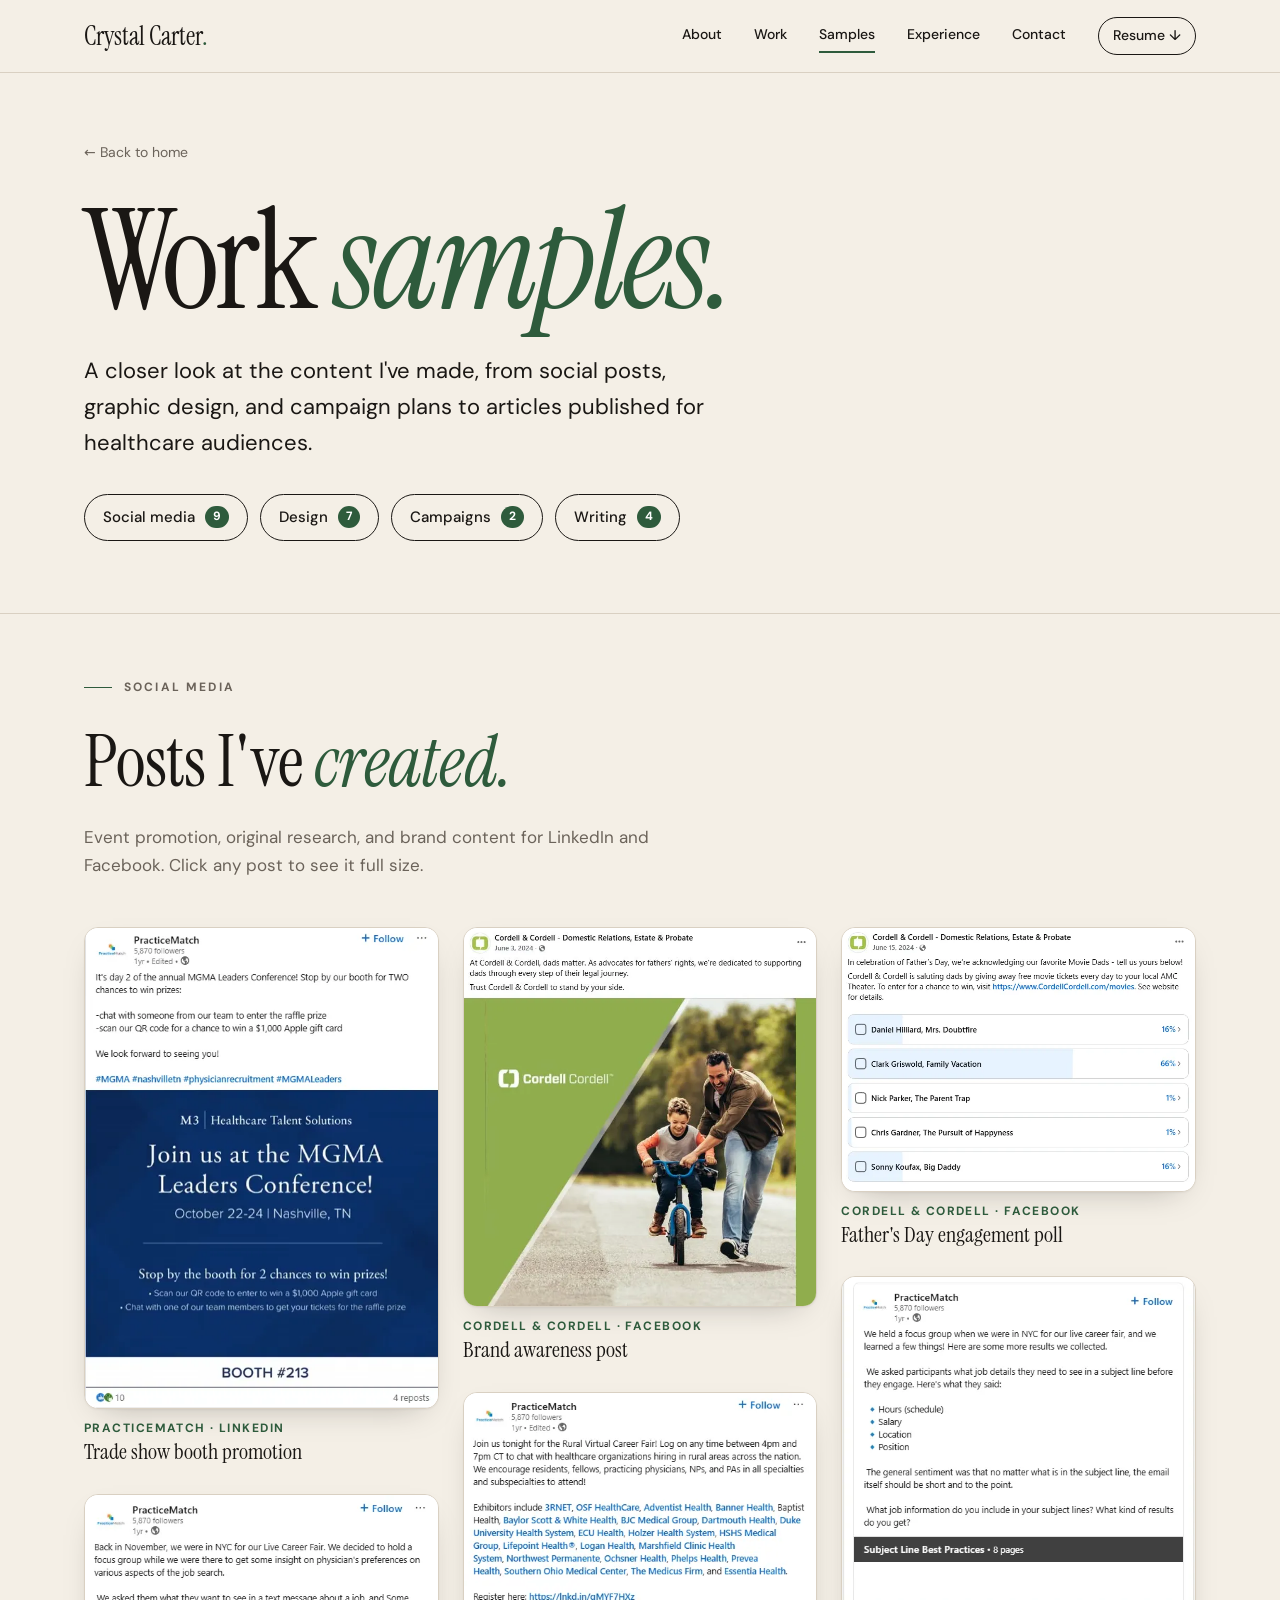
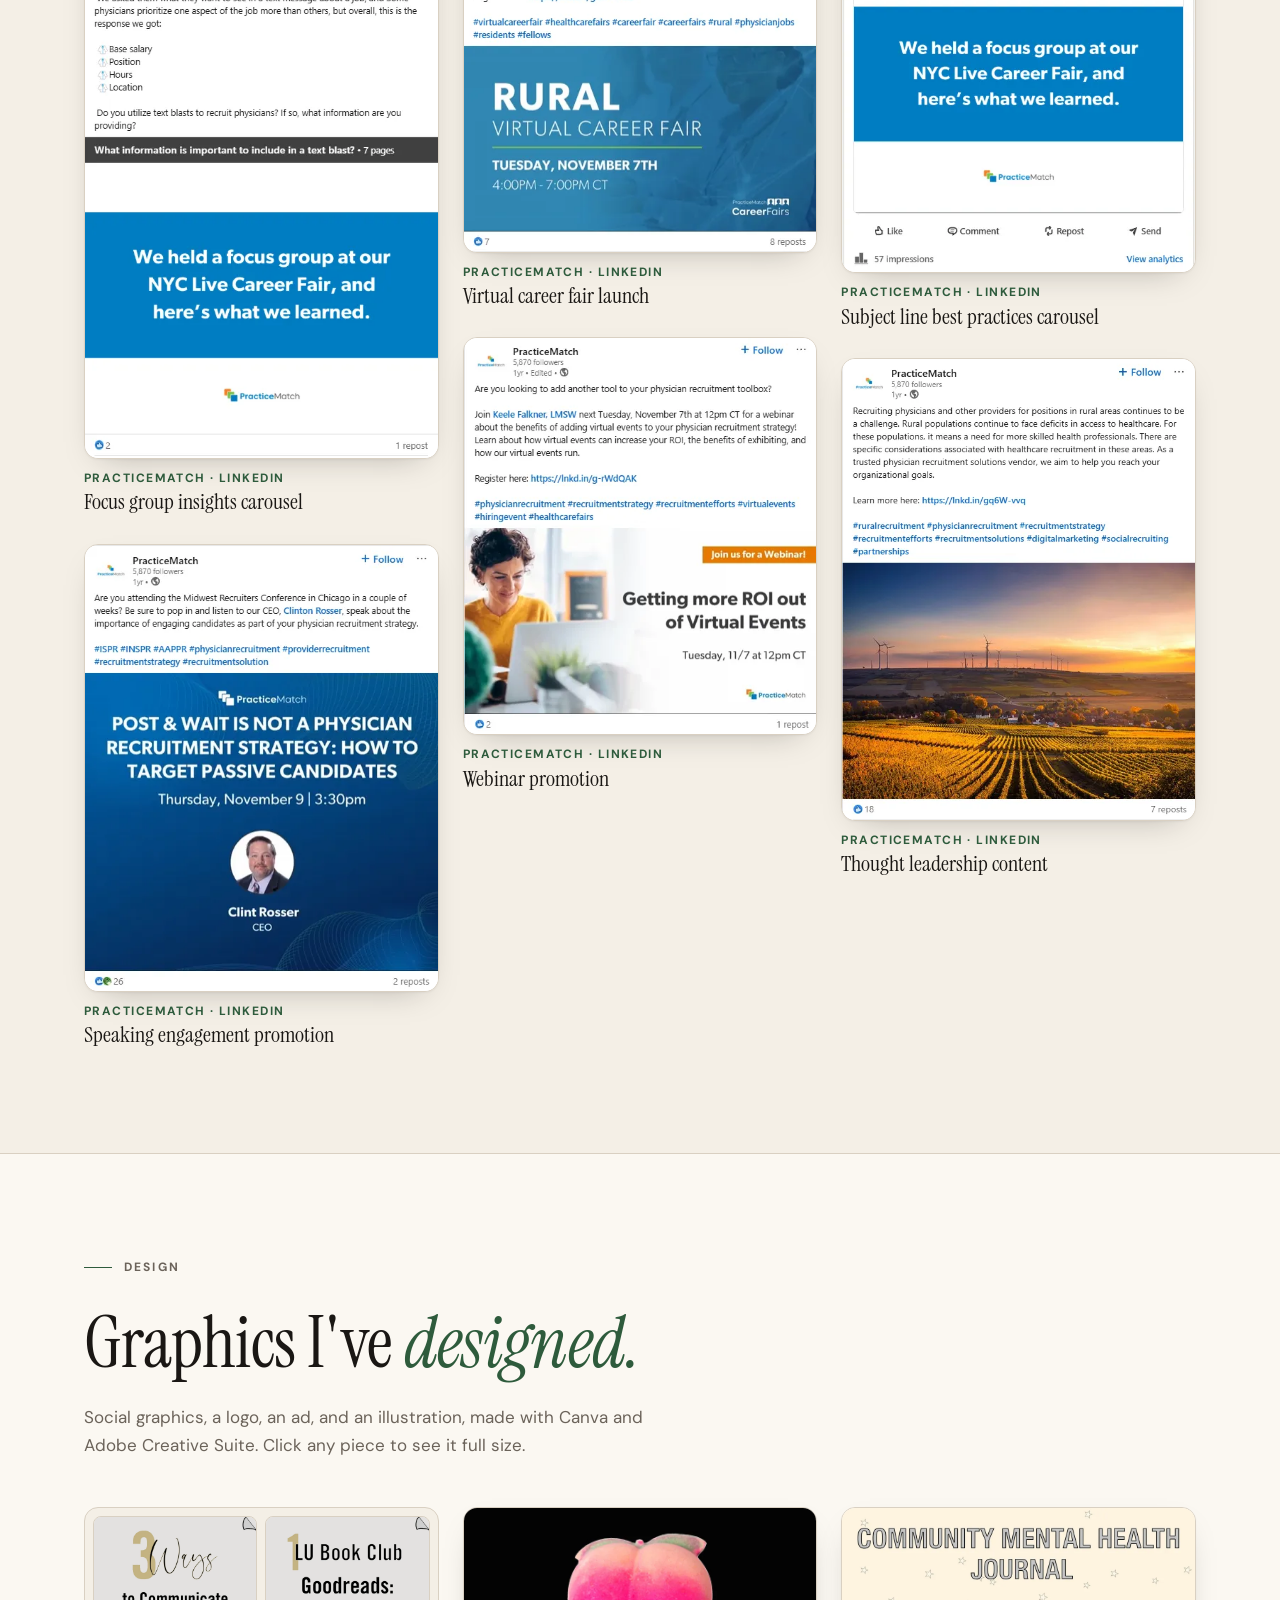
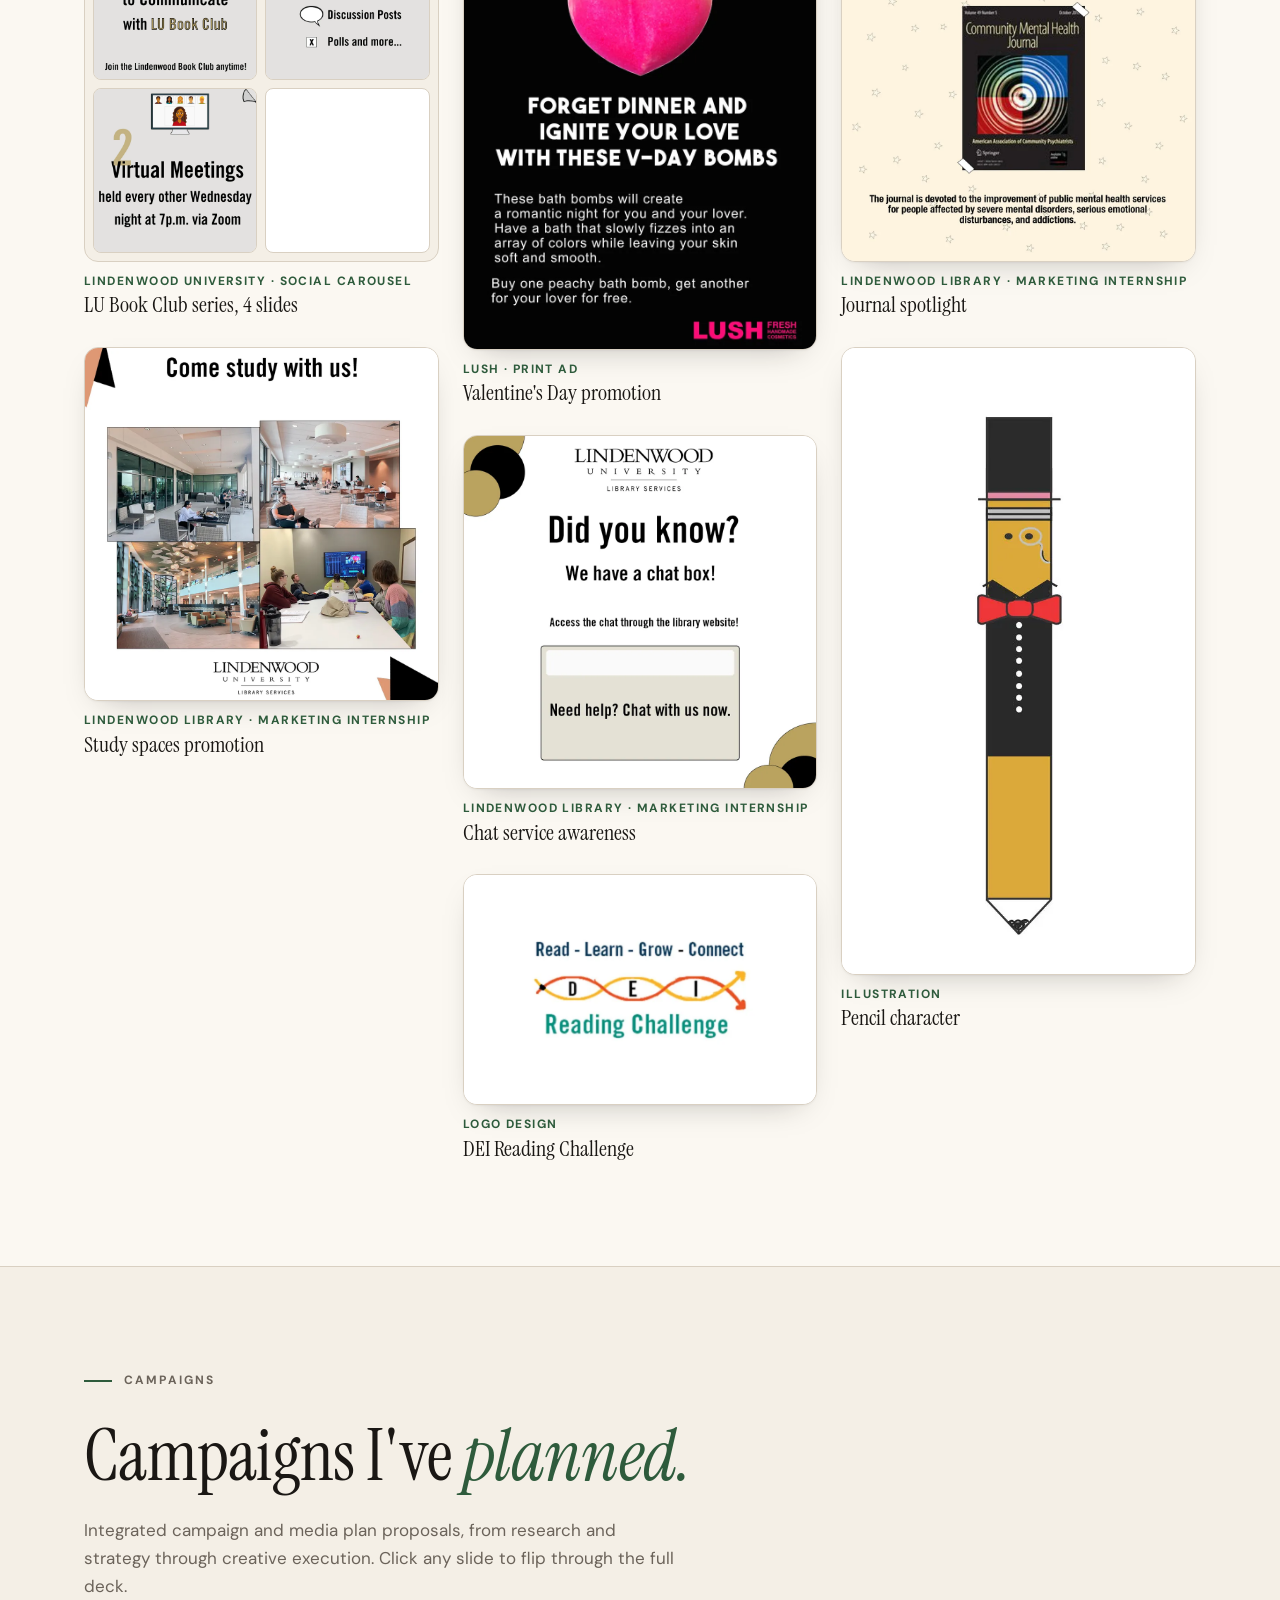
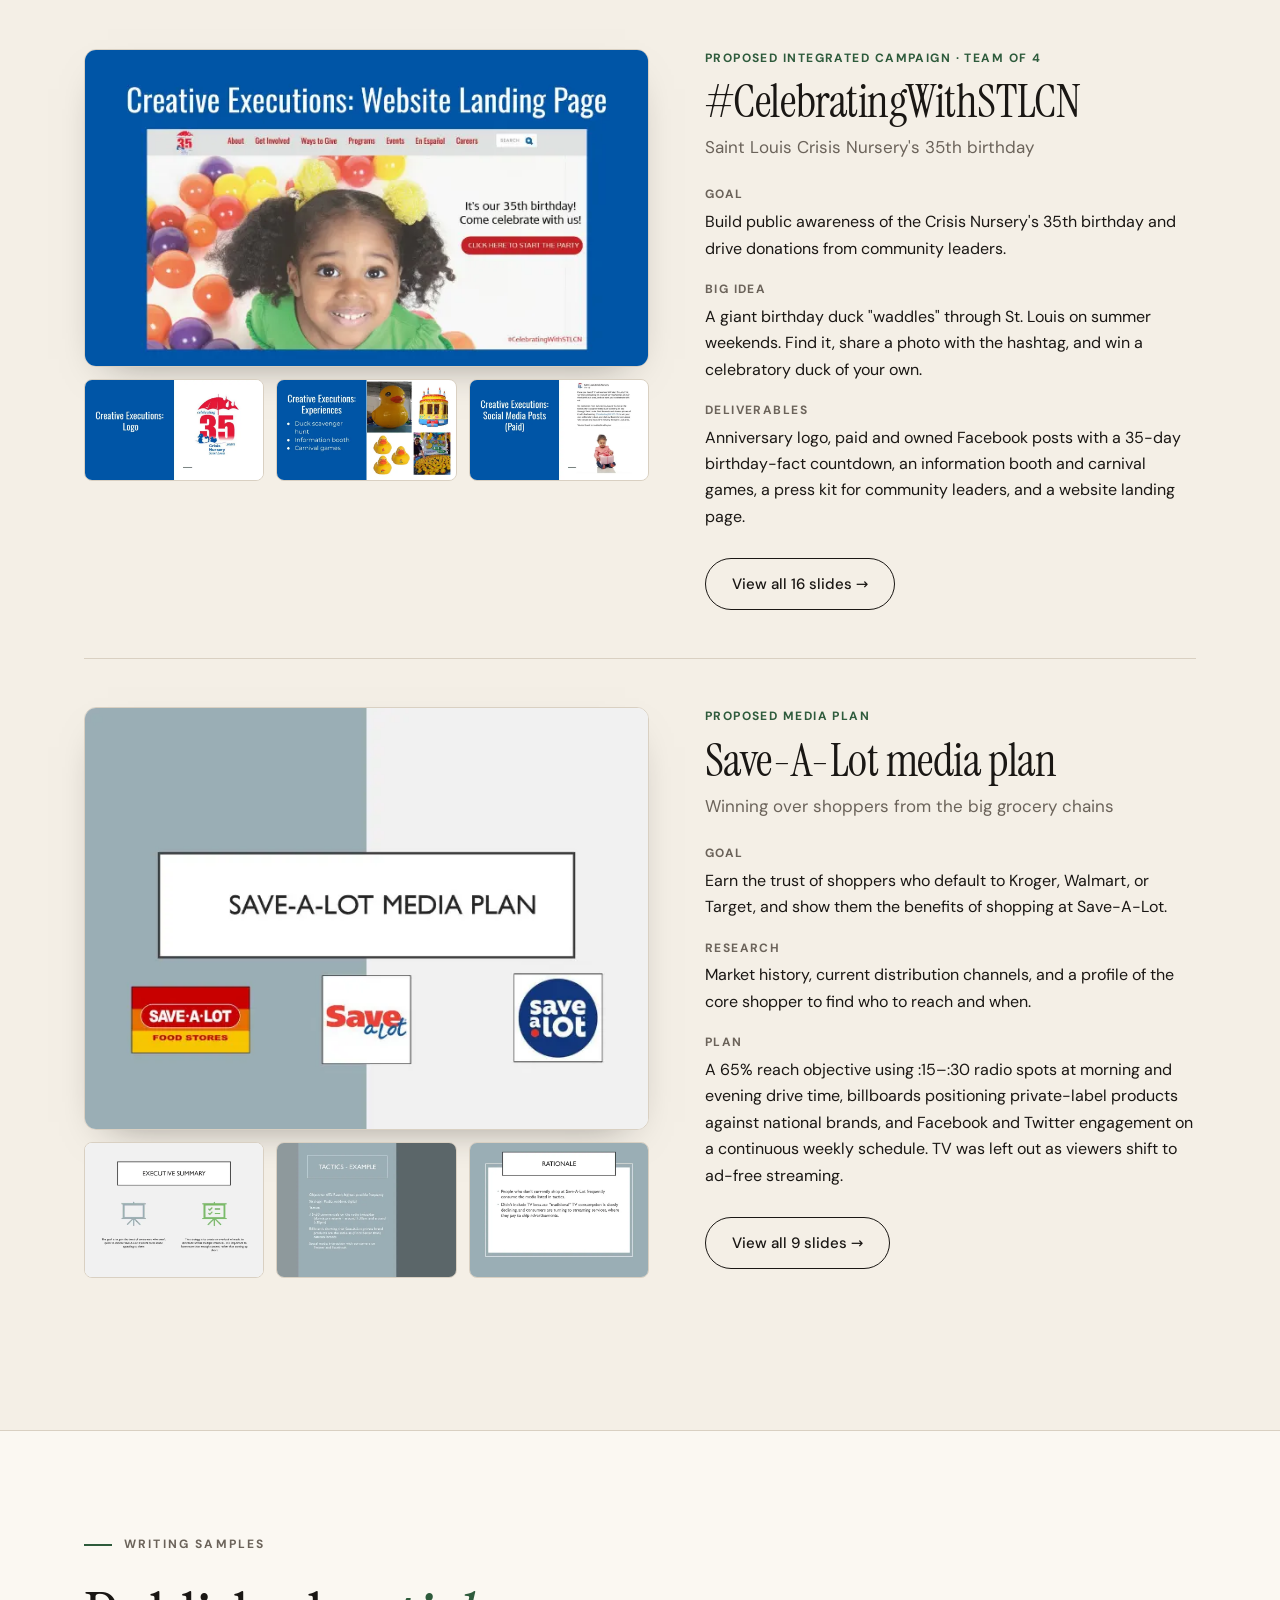
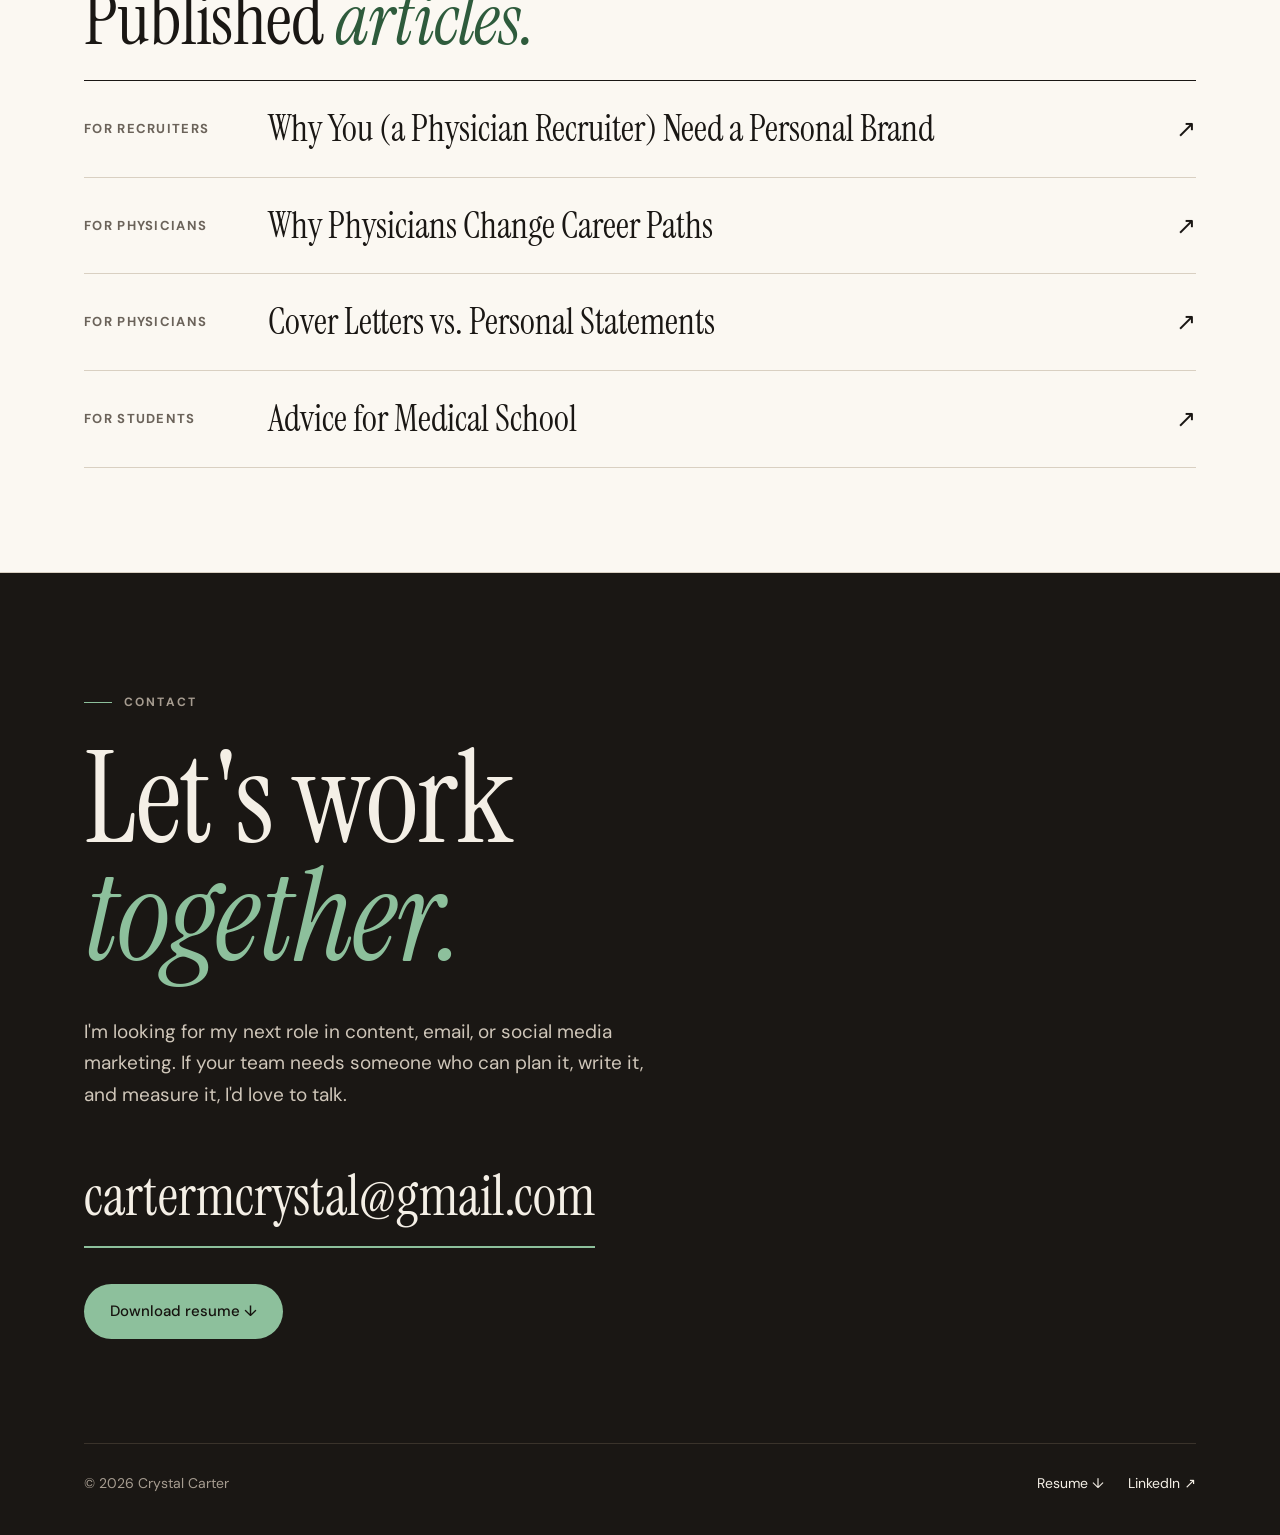
==== commit ddc04c73: "Add downloadable resume and enrich content from resume details" ====
--- a/samples.html
+++ b/samples.html
@@ -36,6 +36,7 @@
         <a href="samples.html" aria-current="page">Samples</a>
         <a href="index.html#experience">Experience</a>
         <a href="#contact">Contact</a>
+        <a class="nav-cta" href="Crystal-Carter-Resume.pdf" download>Resume ↓</a>
       </div>
     </div>
   </nav>
@@ -116,7 +117,7 @@
         </figure>
         <figure class="post reveal">
           <button type="button"><img src="images/design/library-study-spaces.webp" width="1000" height="1000" loading="lazy" decoding="async" alt="Lindenwood Library Services graphic titled Come study with us, with a collage of four library study spaces"></button>
-          <figcaption><span>Lindenwood Library Services · Social</span>Study spaces promotion</figcaption>
+          <figcaption><span>Lindenwood Library · Marketing internship</span>Study spaces promotion</figcaption>
         </figure>
         <figure class="post reveal">
           <button type="button"><img src="images/design/lush-valentines-ad.webp" width="800" height="1000" loading="lazy" decoding="async" alt="Lush Valentine's Day ad with a pink peach bath bomb and a buy one, get one offer"></button>
@@ -124,7 +125,7 @@
         </figure>
         <figure class="post reveal">
           <button type="button"><img src="images/design/library-chat.webp" width="1000" height="1000" loading="lazy" decoding="async" alt="Lindenwood Library Services graphic: Did you know? We have a chat box"></button>
-          <figcaption><span>Lindenwood Library Services · Social</span>Chat service awareness</figcaption>
+          <figcaption><span>Lindenwood Library · Marketing internship</span>Chat service awareness</figcaption>
         </figure>
         <figure class="post reveal">
           <button type="button"><img src="images/design/dei-reading-challenge-logo.webp" width="800" height="520" loading="lazy" decoding="async" alt="DEI Reading Challenge logo with the tagline Read, Learn, Grow, Connect and intertwined orange and yellow arrows"></button>
@@ -132,7 +133,7 @@
         </figure>
         <figure class="post reveal">
           <button type="button"><img src="images/design/library-journal-spotlight.webp" width="1000" height="1000" loading="lazy" decoding="async" alt="Library graphic spotlighting the Community Mental Health Journal with its cover and a short description"></button>
-          <figcaption><span>Lindenwood Library Services · Social</span>Journal spotlight</figcaption>
+          <figcaption><span>Lindenwood Library · Marketing internship</span>Journal spotlight</figcaption>
         </figure>
         <figure class="post reveal">
           <button type="button"><img src="images/design/pencil-illustration.webp" width="563" height="1000" loading="lazy" decoding="async" alt="Vector illustration of a dapper pencil character wearing a top hat, monocle, and red bow tie"></button>
@@ -238,9 +239,10 @@
       <h2>Let's work<br><em>together.</em></h2>
       <p>I'm looking for my next role in content, email, or social media marketing. If your team needs someone who can plan it, write it, and measure it, I'd love to talk.</p>
       <a class="mail" href="mailto:cartermcrystal@gmail.com">cartermcrystal@gmail.com</a>
+      <div class="contact-actions"><a class="btn btn-resume" href="Crystal-Carter-Resume.pdf" download>Download resume ↓</a></div>
       <div class="contact-foot">
         <span>© <span id="yr">2026</span> Crystal Carter</span>
-        <a href="https://www.linkedin.com/in/crystalmcarter/" target="_blank" rel="noopener">LinkedIn ↗</a>
+        <span class="foot-links"><a href="Crystal-Carter-Resume.pdf" download>Resume ↓</a><a href="https://www.linkedin.com/in/crystalmcarter/" target="_blank" rel="noopener">LinkedIn ↗</a></span>
       </div>
     </div>
   </footer>
--- a/styles.css
+++ b/styles.css
@@ -335,4 +335,13 @@
 .skip-link:focus { top: 12px; }
 
 /* 404 page */
-.not-found { min-height: calc(100vh - 73px); display: flex; align-items: center; border-bottom: 0; }+.not-found { min-height: calc(100vh - 73px); display: flex; align-items: center; border-bottom: 0; }
+/* Resume links */
+.links a.nav-cta { padding: 6px 14px; margin: -6px 0; border: 1.5px solid var(--ink); border-radius: 999px; }
+.links a.nav-cta::after { display: none; }
+.links a.nav-cta:hover { background: var(--ink); color: var(--bg); }
+.contact-actions { margin-top: 36px; }
+.btn-resume { background: #8dc09c; color: #16130f; }
+.btn-resume:hover { background: #f4efe6; }
+.foot-links { display: flex; gap: 24px; }
+@media (max-width: 760px) { .links { display: flex; gap: 0; } .links a:not(.nav-cta) { display: none; } }
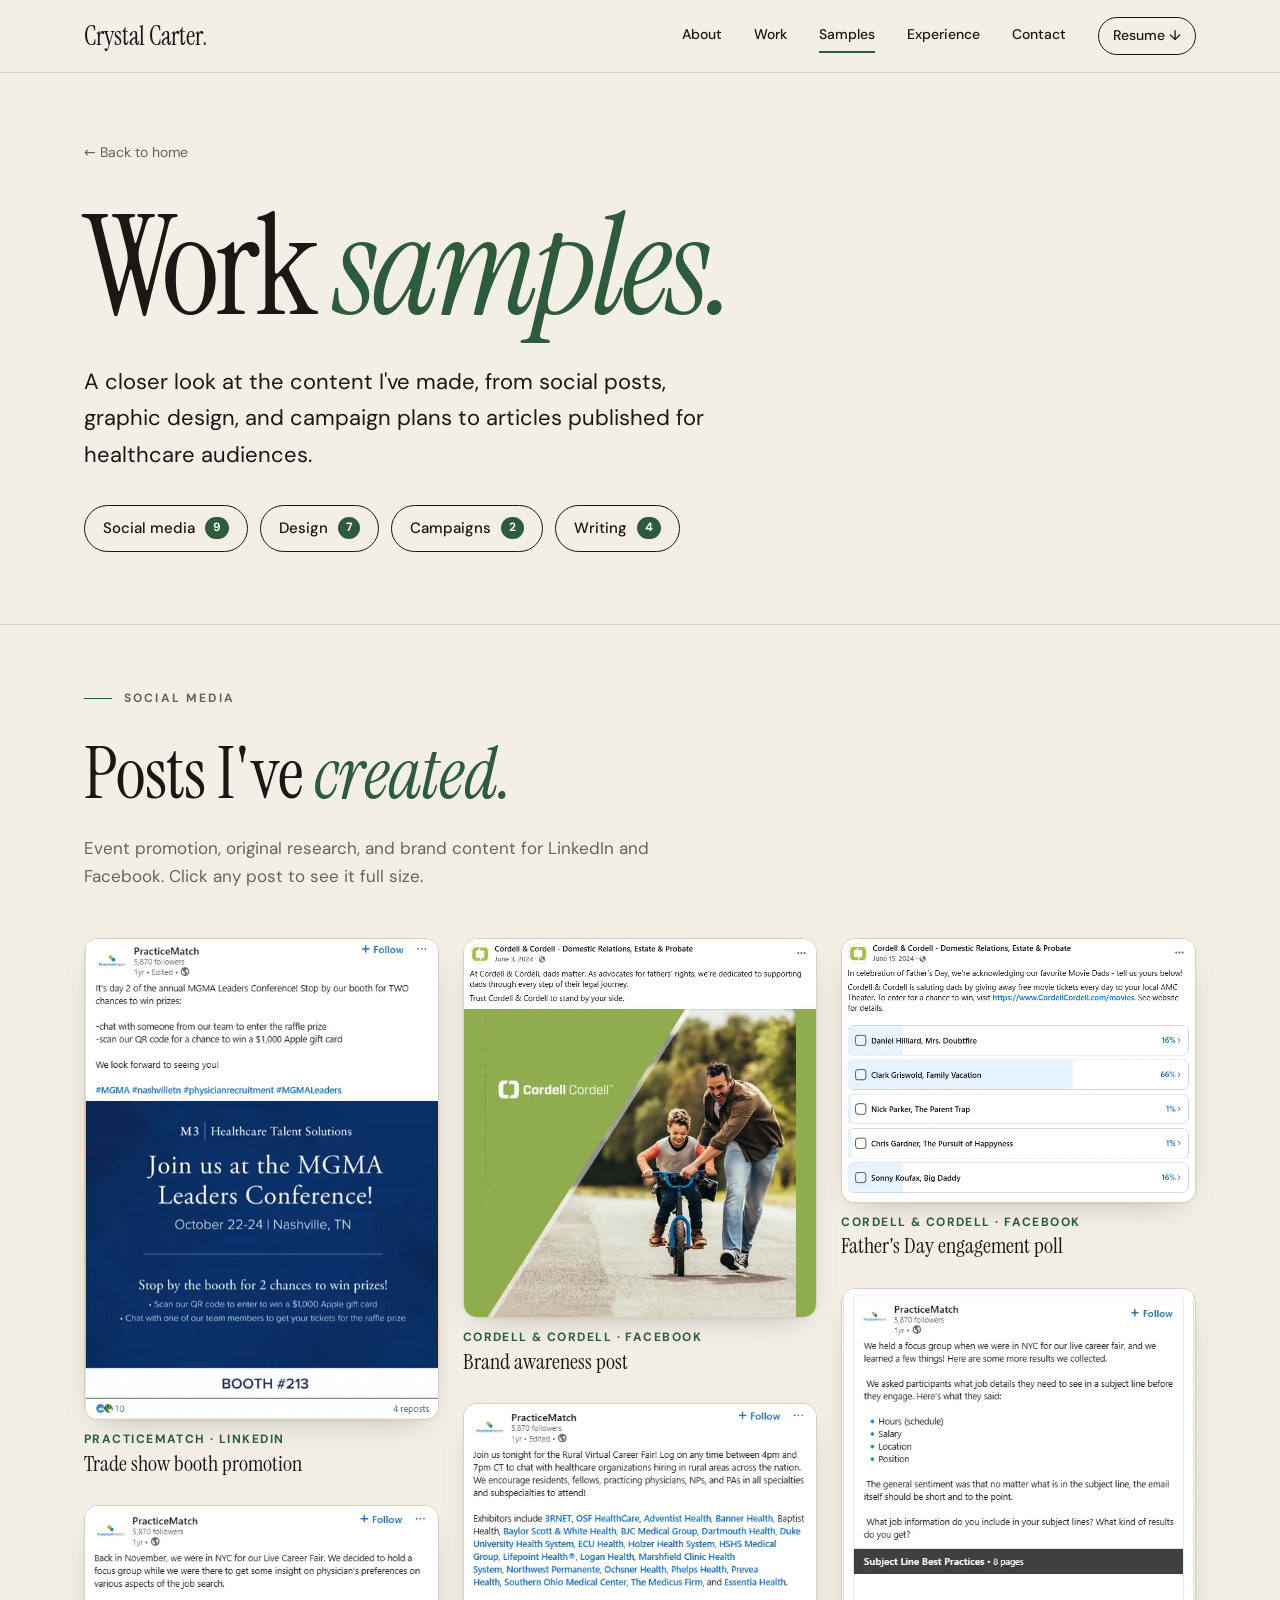
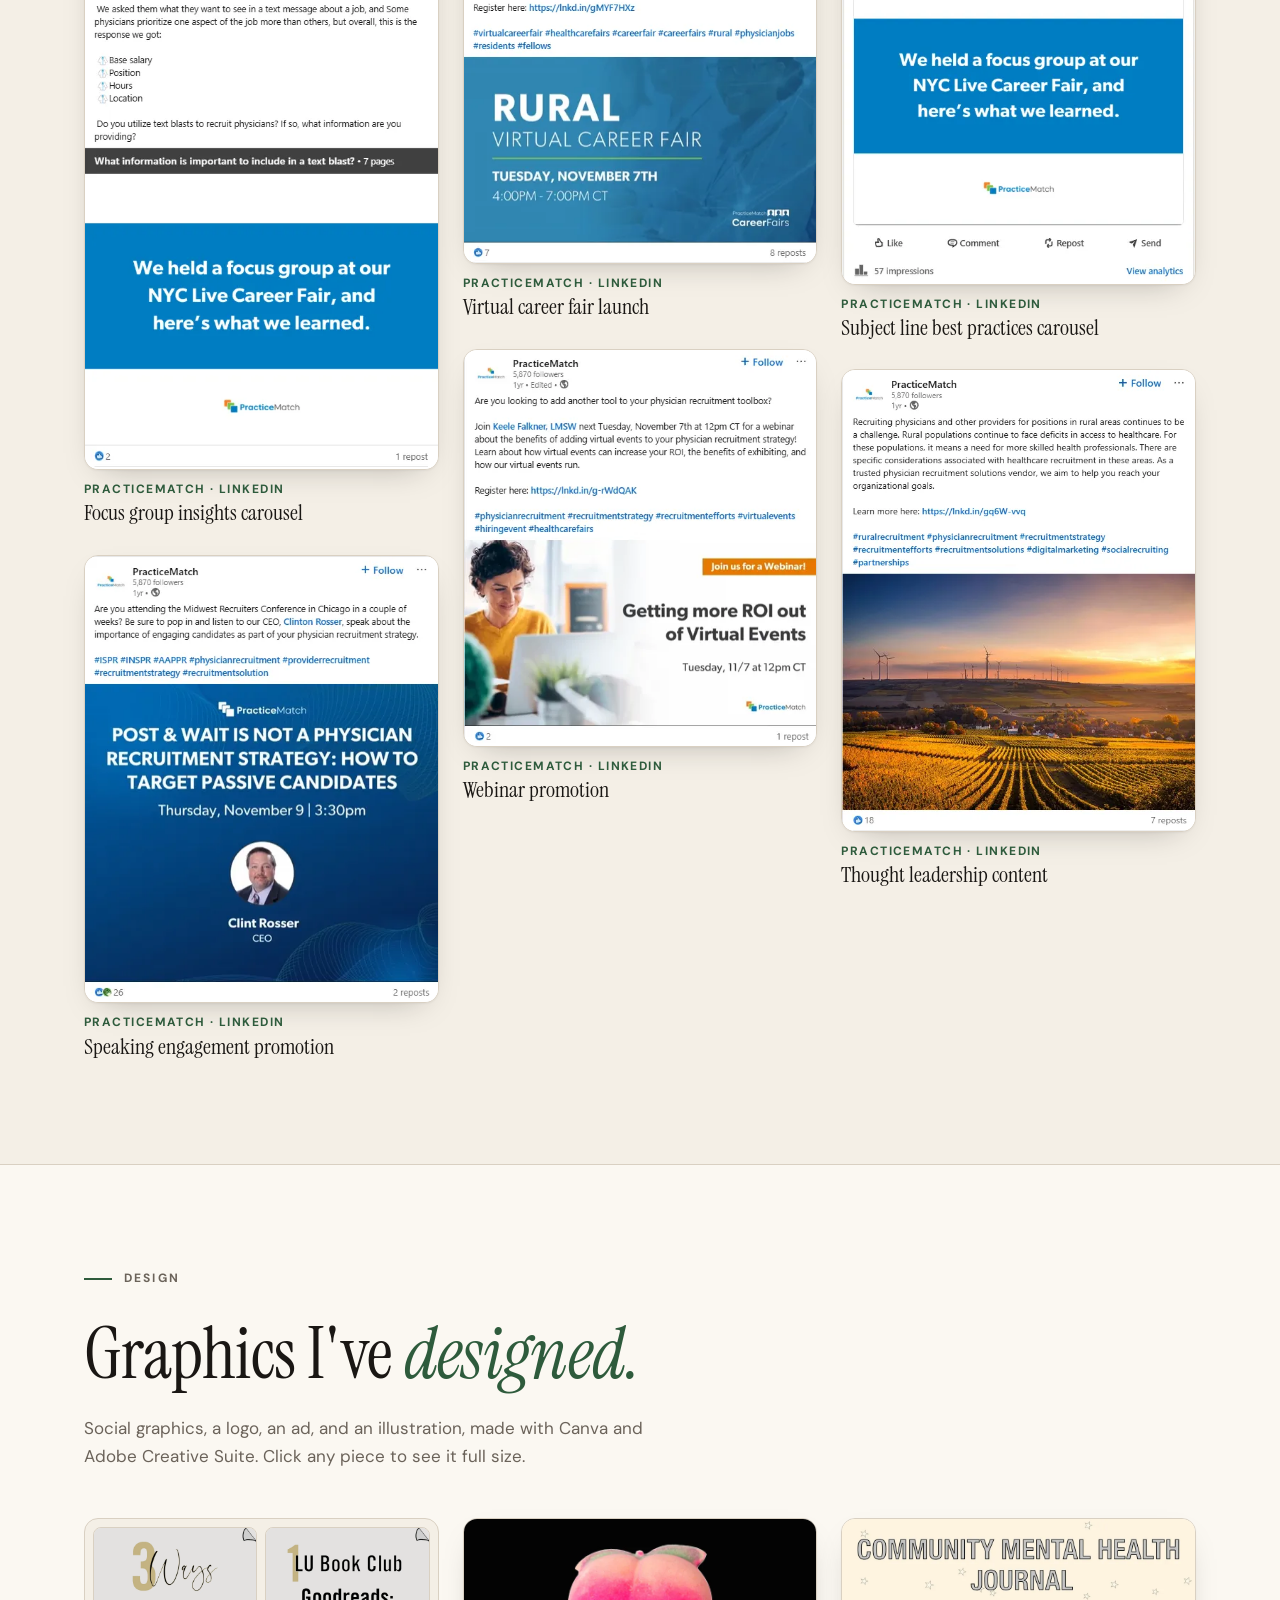
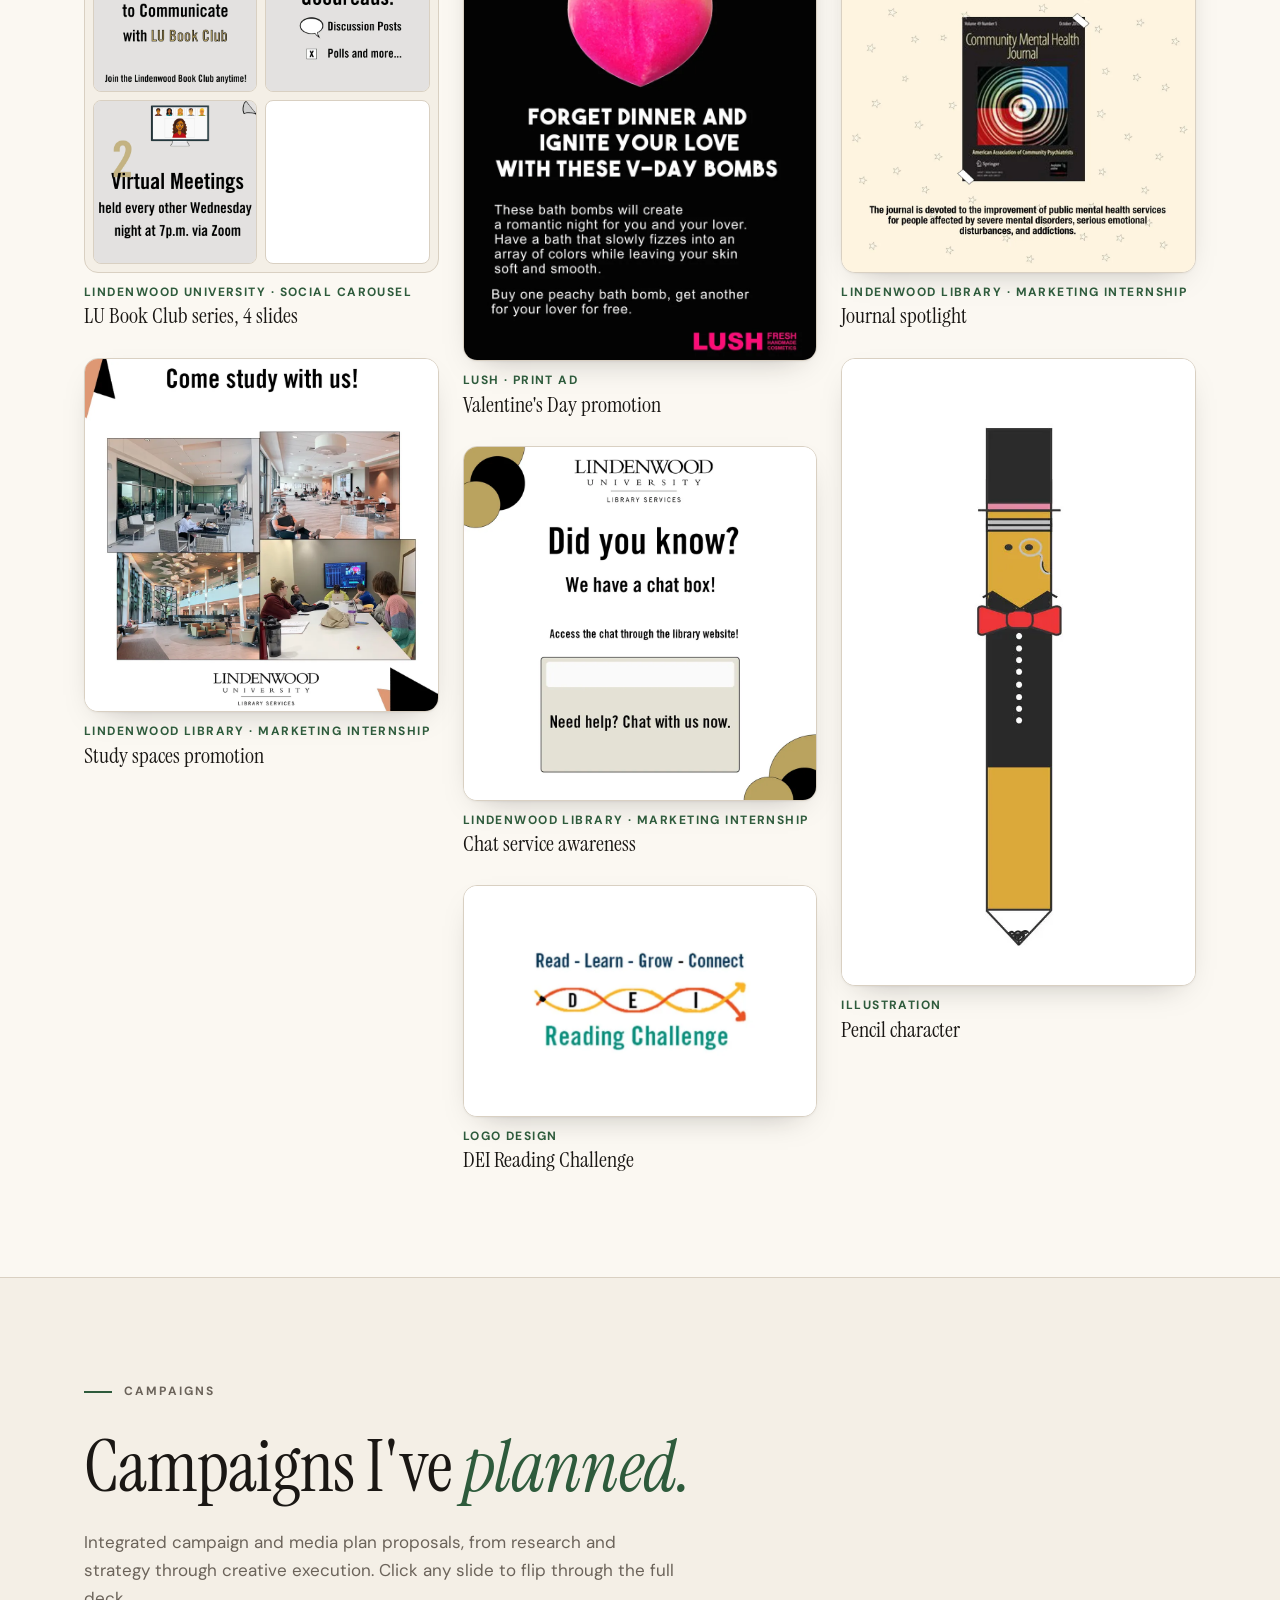
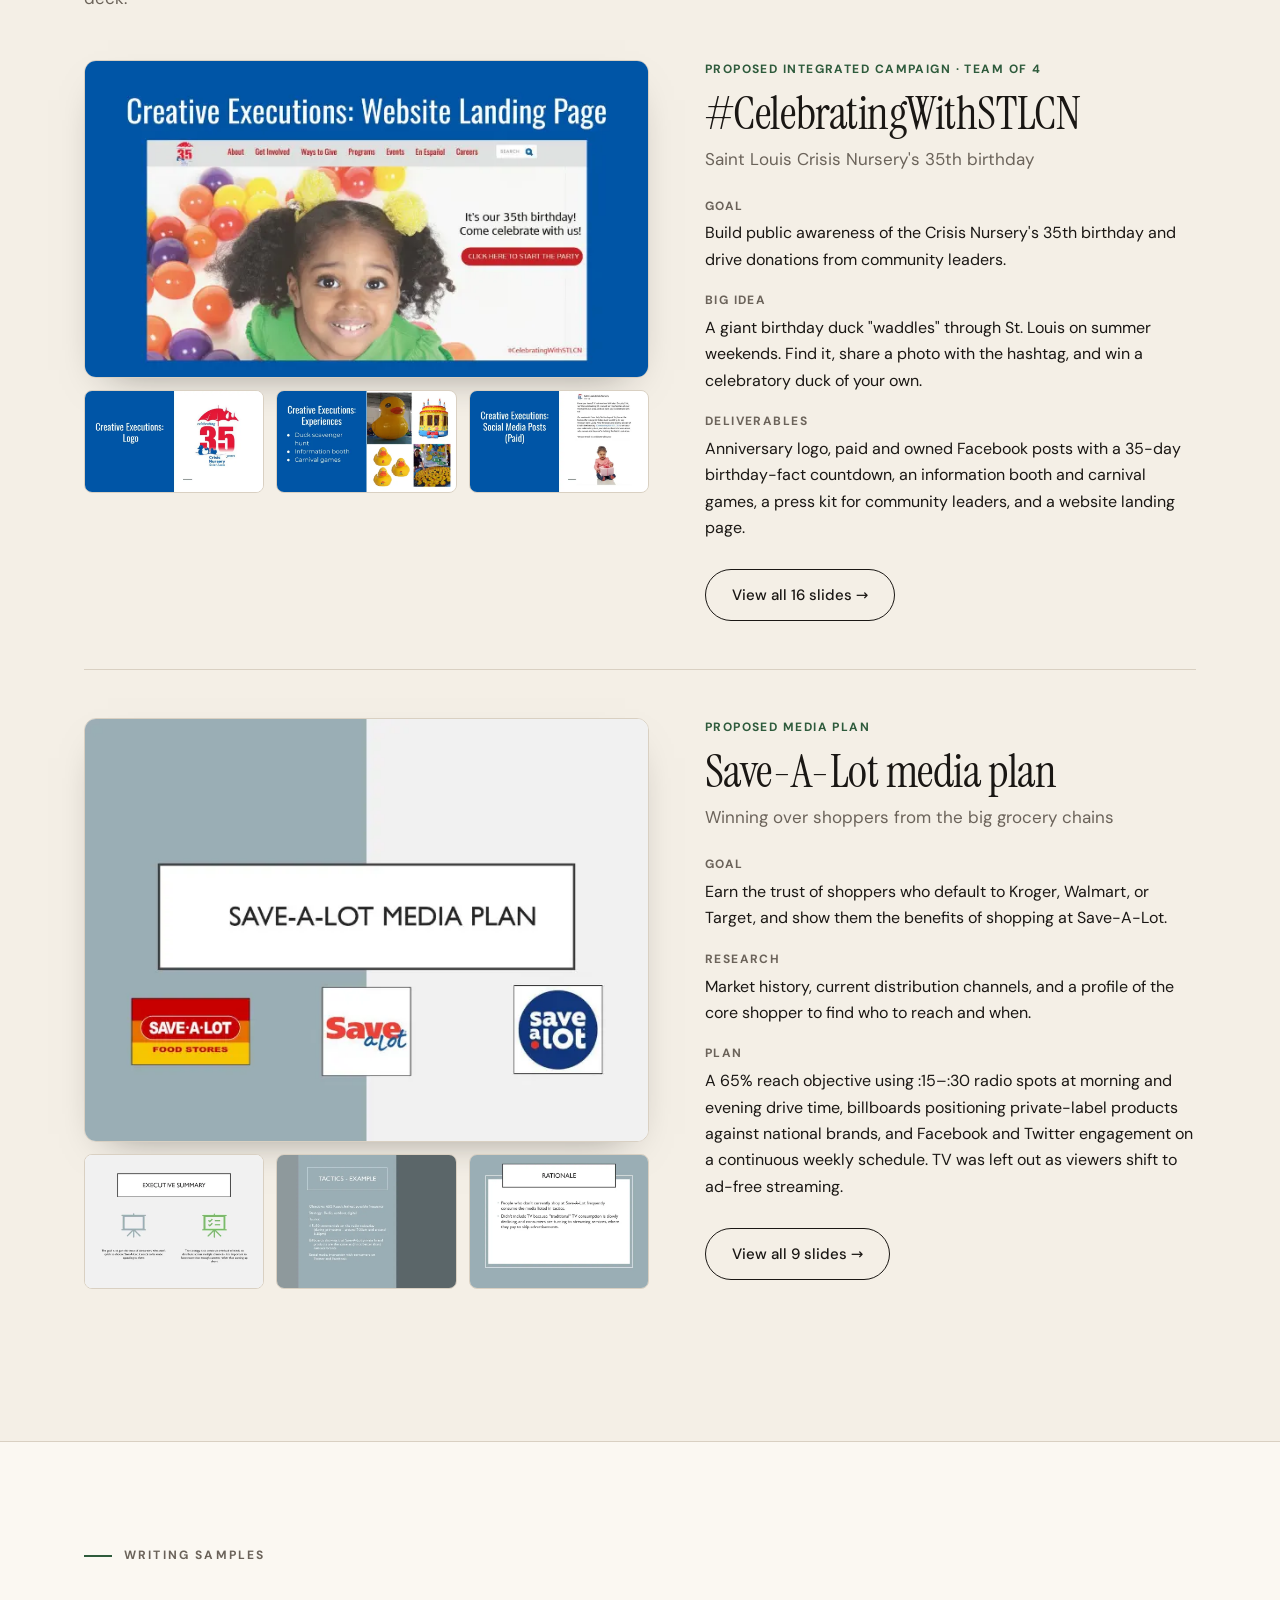
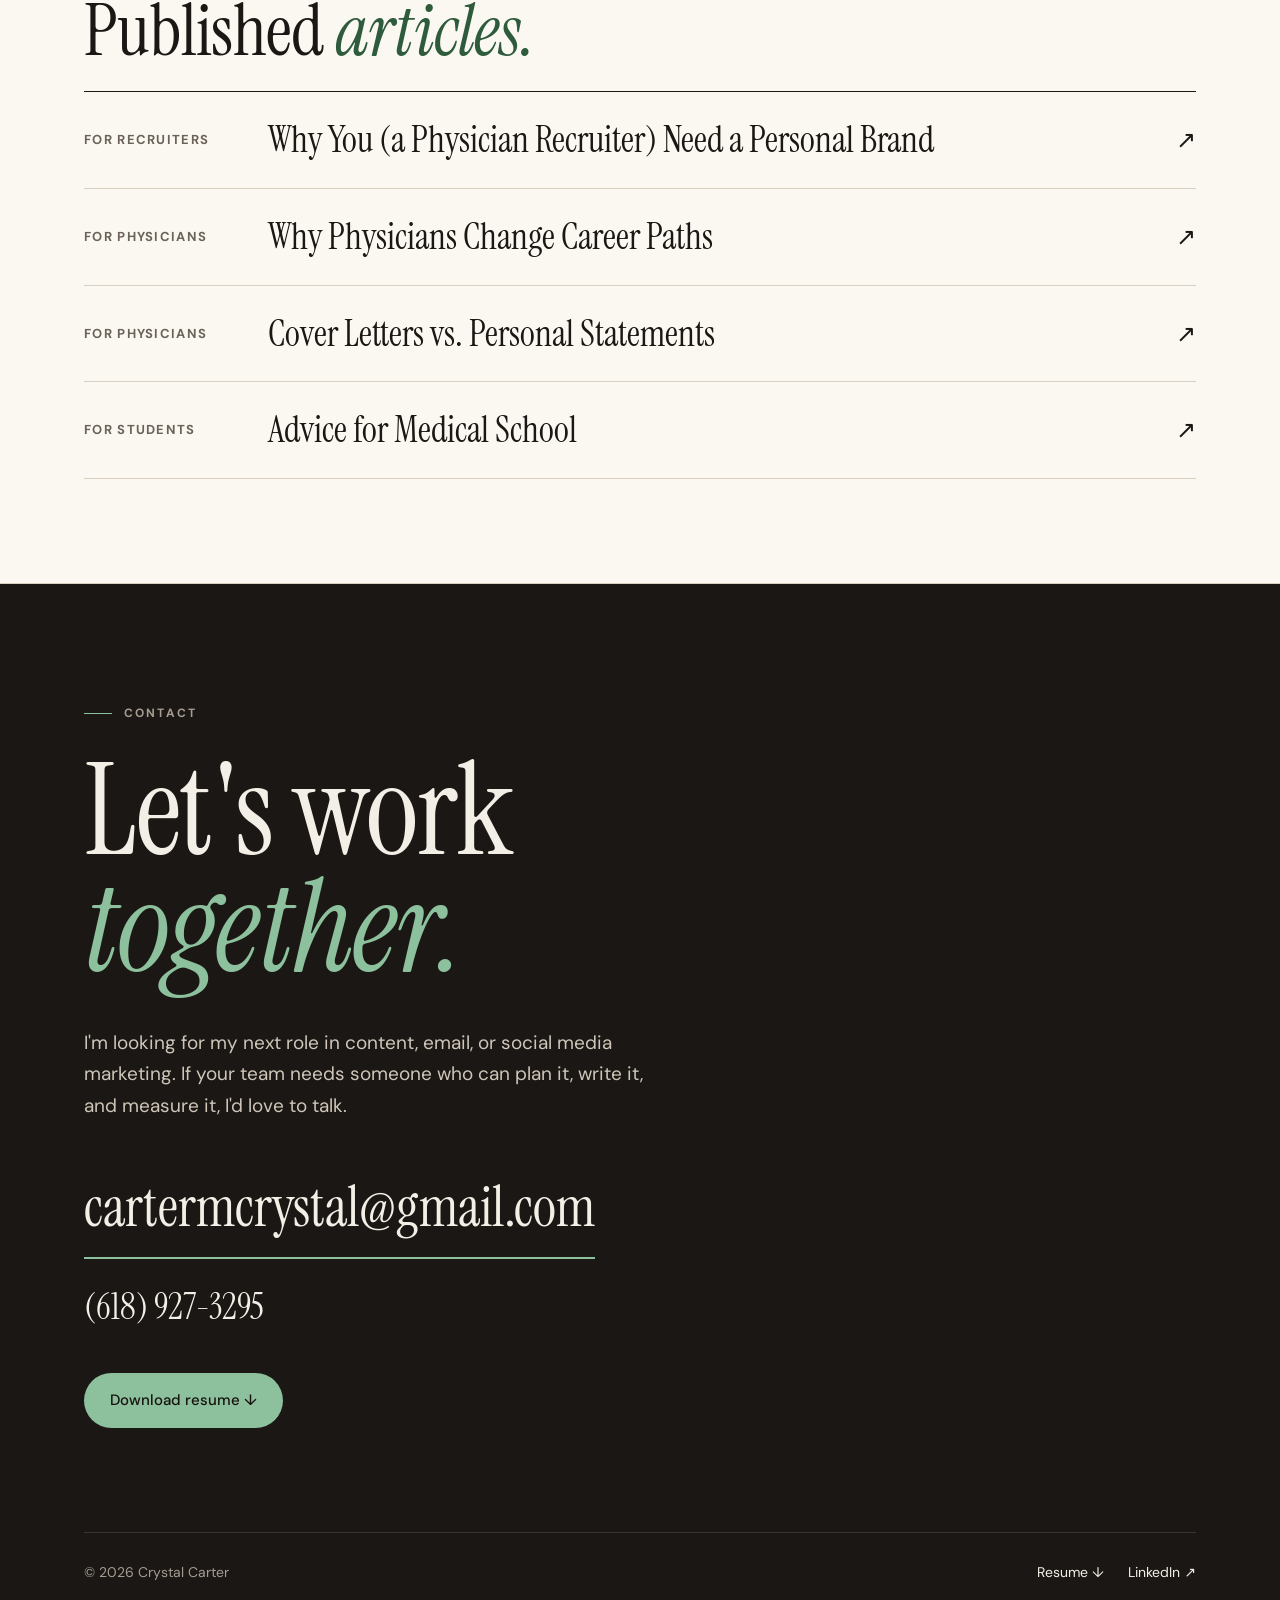
==== commit 6d6a206f: "Sync site with the new resume Add the Lindenwood admissions communications role as a case study, men" ====
--- a/samples.html
+++ b/samples.html
@@ -239,6 +239,7 @@
       <h2>Let's work<br><em>together.</em></h2>
       <p>I'm looking for my next role in content, email, or social media marketing. If your team needs someone who can plan it, write it, and measure it, I'd love to talk.</p>
       <a class="mail" href="mailto:cartermcrystal@gmail.com">cartermcrystal@gmail.com</a>
+      <a class="phone" href="tel:+16189273295">(618) 927-3295</a>
       <div class="contact-actions"><a class="btn btn-resume" href="Crystal-Carter-Resume.pdf" download>Download resume ↓</a></div>
       <div class="contact-foot">
         <span>© <span id="yr">2026</span> Crystal Carter</span>
--- a/styles.css
+++ b/styles.css
@@ -65,7 +65,7 @@
 .hero-top { display: flex; justify-content: space-between; flex-wrap: wrap; gap: 12px; font-size: 14px; color: var(--muted); margin-bottom: 40px; }
 .status { display: inline-flex; align-items: center; gap: 8px; color: var(--ink); font-weight: 500; }
 .status::before { content: ""; width: 9px; height: 9px; border-radius: 50%; background: var(--accent); box-shadow: 0 0 0 4px var(--accent-soft); }
-.hero h1 { font-size: clamp(64px, 13vw, 176px); line-height: .9; letter-spacing: -.03em; }
+.hero h1 { font-size: clamp(64px, 13vw, 176px); line-height: 1; letter-spacing: -.03em; }
 .hero-bottom { display: grid; grid-template-columns: 1.3fr 1fr; gap: 48px; margin-top: 48px; align-items: end; }
 .hero-bottom p { font-size: clamp(19px, 2.1vw, 24px); line-height: 1.5; margin: 0; max-width: 600px; }
 .ctas { display: flex; flex-wrap: wrap; gap: 12px; justify-content: flex-end; }
@@ -87,18 +87,6 @@
 .marquee span { font-family: "Instrument Serif", Georgia, serif; font-style: italic; font-size: 30px; padding: 14px 0; white-space: nowrap; }
 .marquee span::after { content: "✦"; font-style: normal; font-size: 18px; margin: 0 28px; vertical-align: middle; }
 @keyframes scroll { to { transform: translateX(-50%); } }
-
-/* Stats */
-.stats { display: grid; grid-template-columns: repeat(4, 1fr); }
-.stat { padding: 8px 28px; border-left: 1px solid var(--line); }
-.stat:first-child { border-left: 0; padding-left: 0; }
-.stat b { display: block; font-family: "Instrument Serif", Georgia, serif; font-weight: 400; font-size: clamp(56px, 7vw, 88px); line-height: 1; }
-.stat b sup { font-size: .45em; color: var(--accent); vertical-align: top; position: relative; top: .2em; }
-.stat span { display: block; color: var(--muted); font-size: 15px; margin-top: 10px; max-width: 220px; }
-@media (max-width: 860px) {
-  .stats { grid-template-columns: repeat(2, 1fr); row-gap: 40px; }
-  .stat:nth-child(3) { border-left: 0; padding-left: 0; }
-}
 
 /* Intro / services */
 .intro { display: grid; grid-template-columns: 1fr 1fr; gap: 64px; }
@@ -171,7 +159,7 @@
 .page-hero { padding: 64px 0 72px; border-bottom: 1px solid var(--line); }
 .page-hero .back { display: inline-block; font-size: 14px; color: var(--muted); text-decoration: none; margin-bottom: 32px; }
 .page-hero .back:hover { color: var(--accent); }
-.page-hero h1 { font-size: clamp(60px, 11vw, 140px); line-height: .92; letter-spacing: -.03em; }
+.page-hero h1 { font-size: clamp(60px, 11vw, 140px); line-height: 1; letter-spacing: -.03em; }
 .page-hero p { font-size: clamp(18px, 2vw, 22px); max-width: 640px; margin: 28px 0 32px; }
 .jump { display: flex; flex-wrap: wrap; gap: 12px; }
 .jump a {
@@ -311,6 +299,8 @@
 .contact em { color: #8dc09c; }
 .contact .label::before { background: #8dc09c; }
 .contact .mail:hover { color: #8dc09c; }
+.contact .phone { display: block; width: fit-content; margin-top: 18px; font-family: "Instrument Serif", Georgia, serif; font-size: clamp(24px, 3.4vw, 36px); text-decoration: none; transition: color .2s; }
+.contact .phone:hover { color: #8dc09c; }
 .contact-foot {
   display: flex; justify-content: space-between; flex-wrap: wrap; gap: 16px; margin-top: 104px; padding-top: 28px;
   border-top: 1px solid #3a332b; font-size: 14px; color: #a69c90;
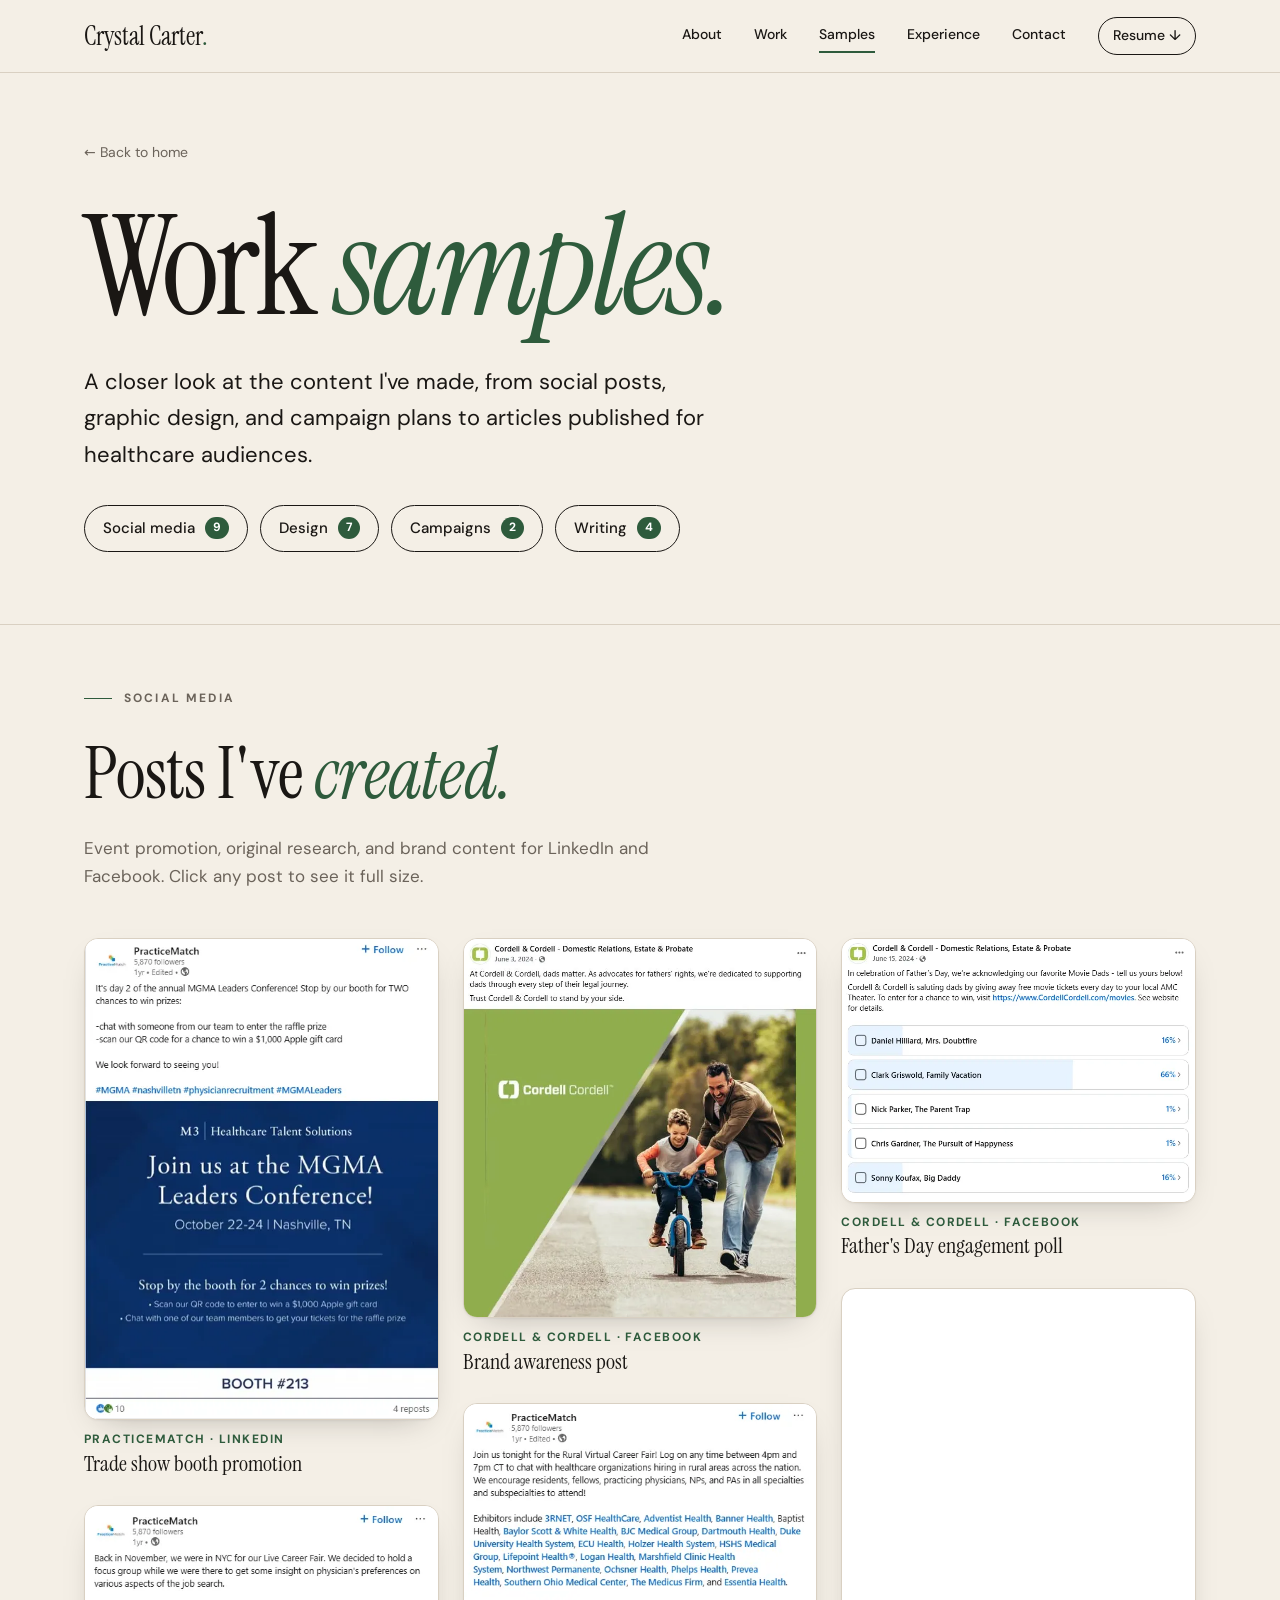
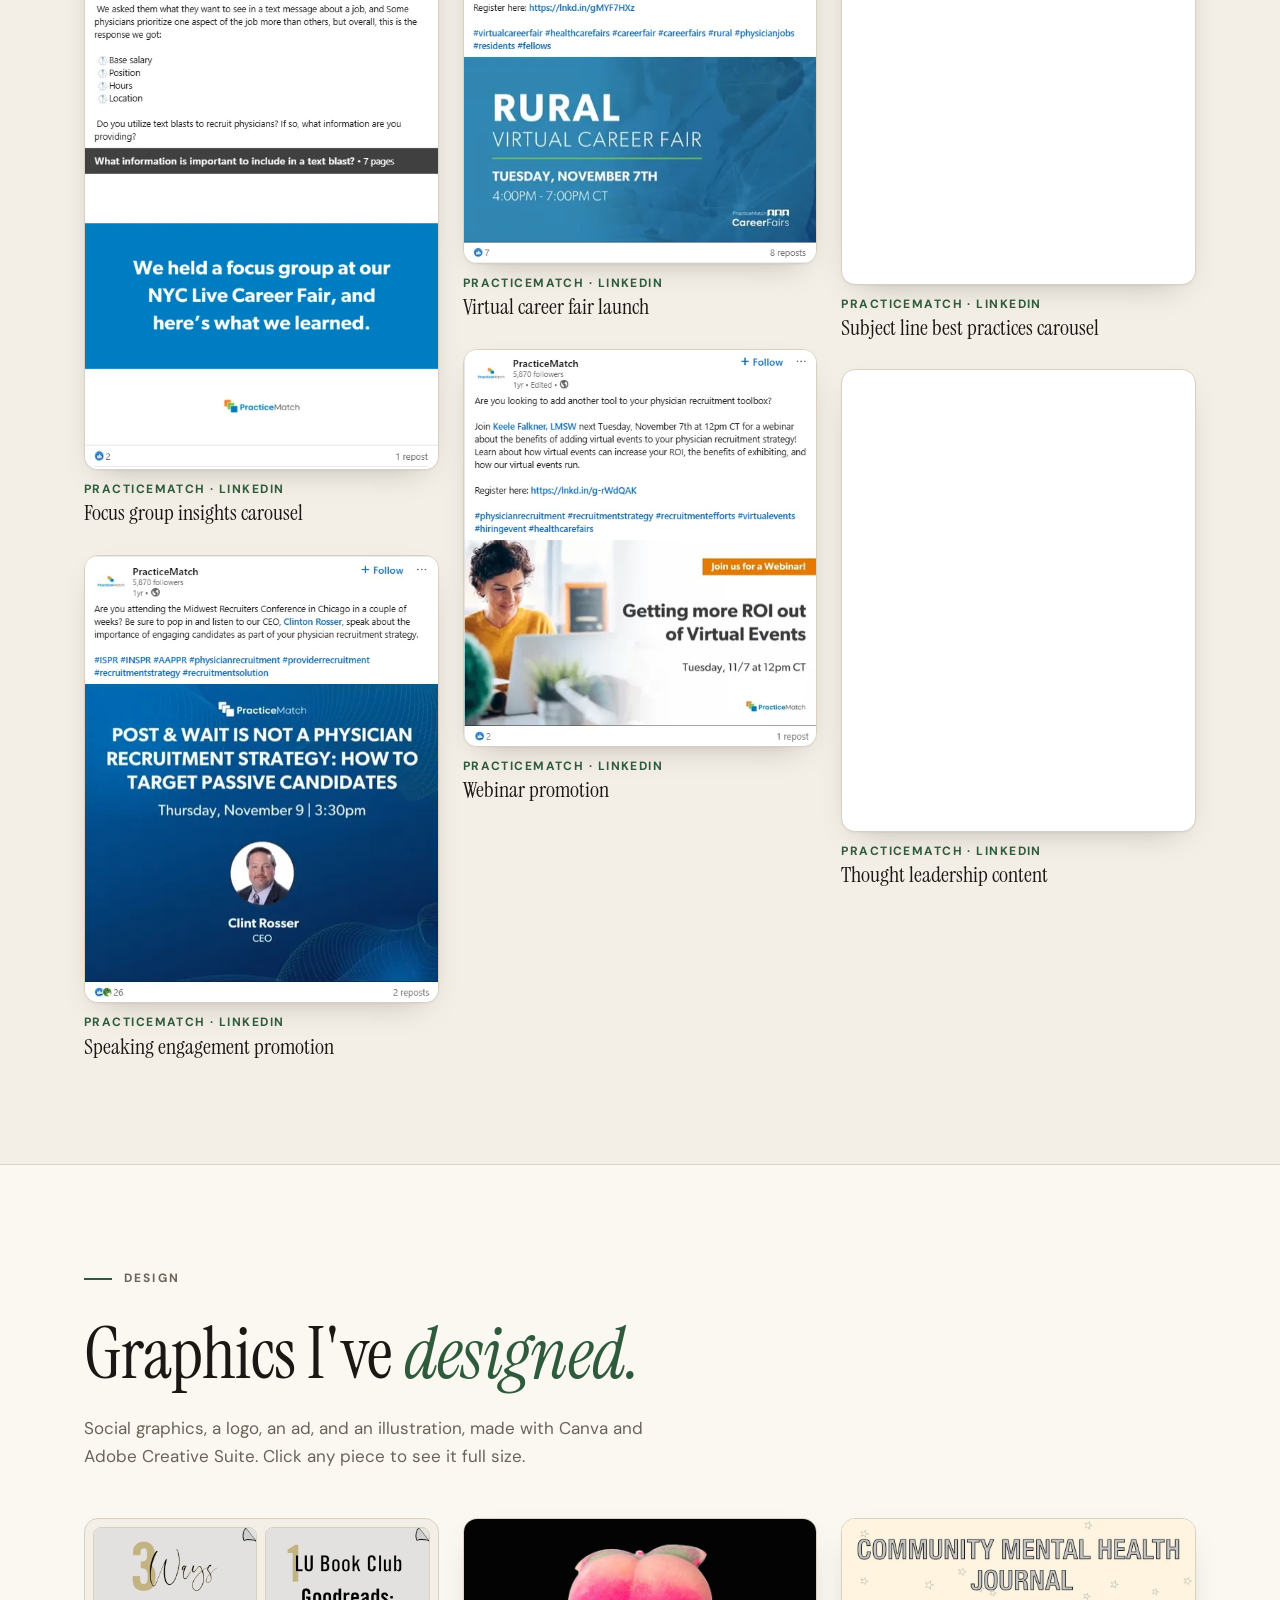
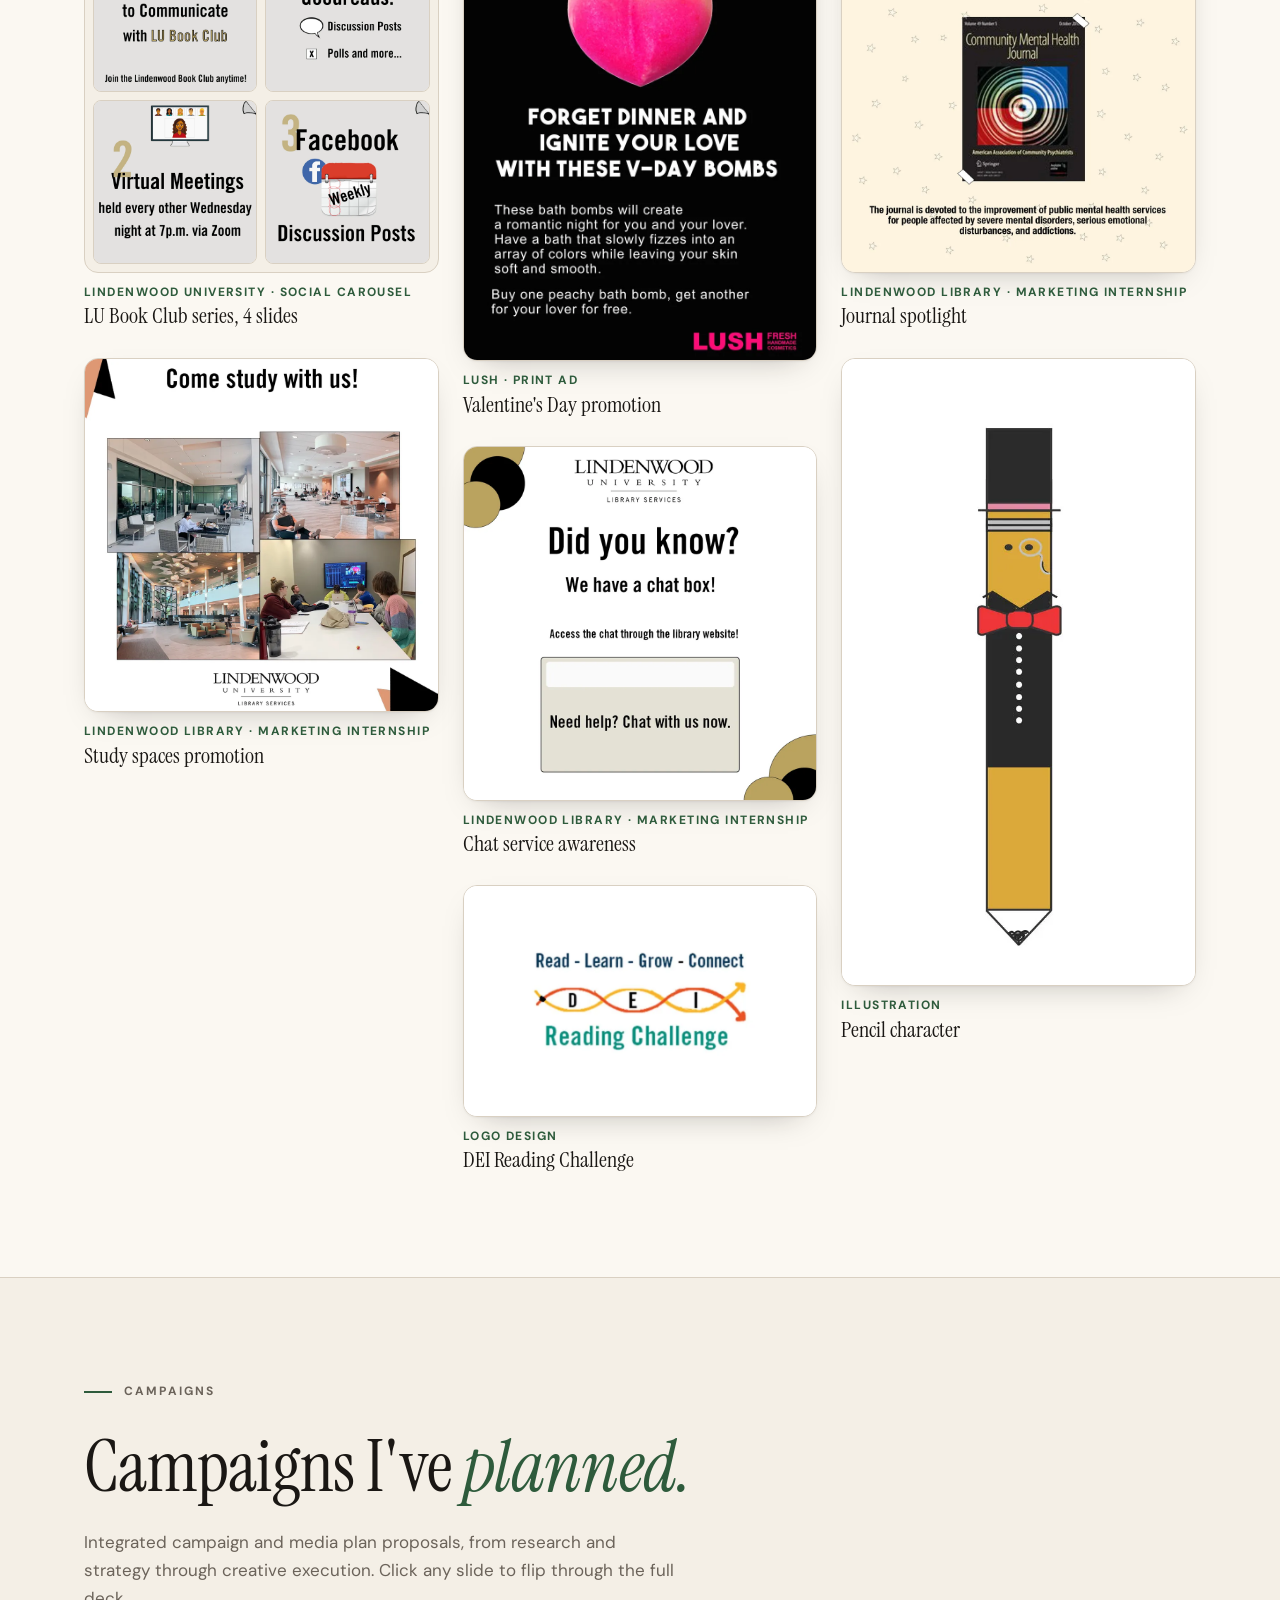
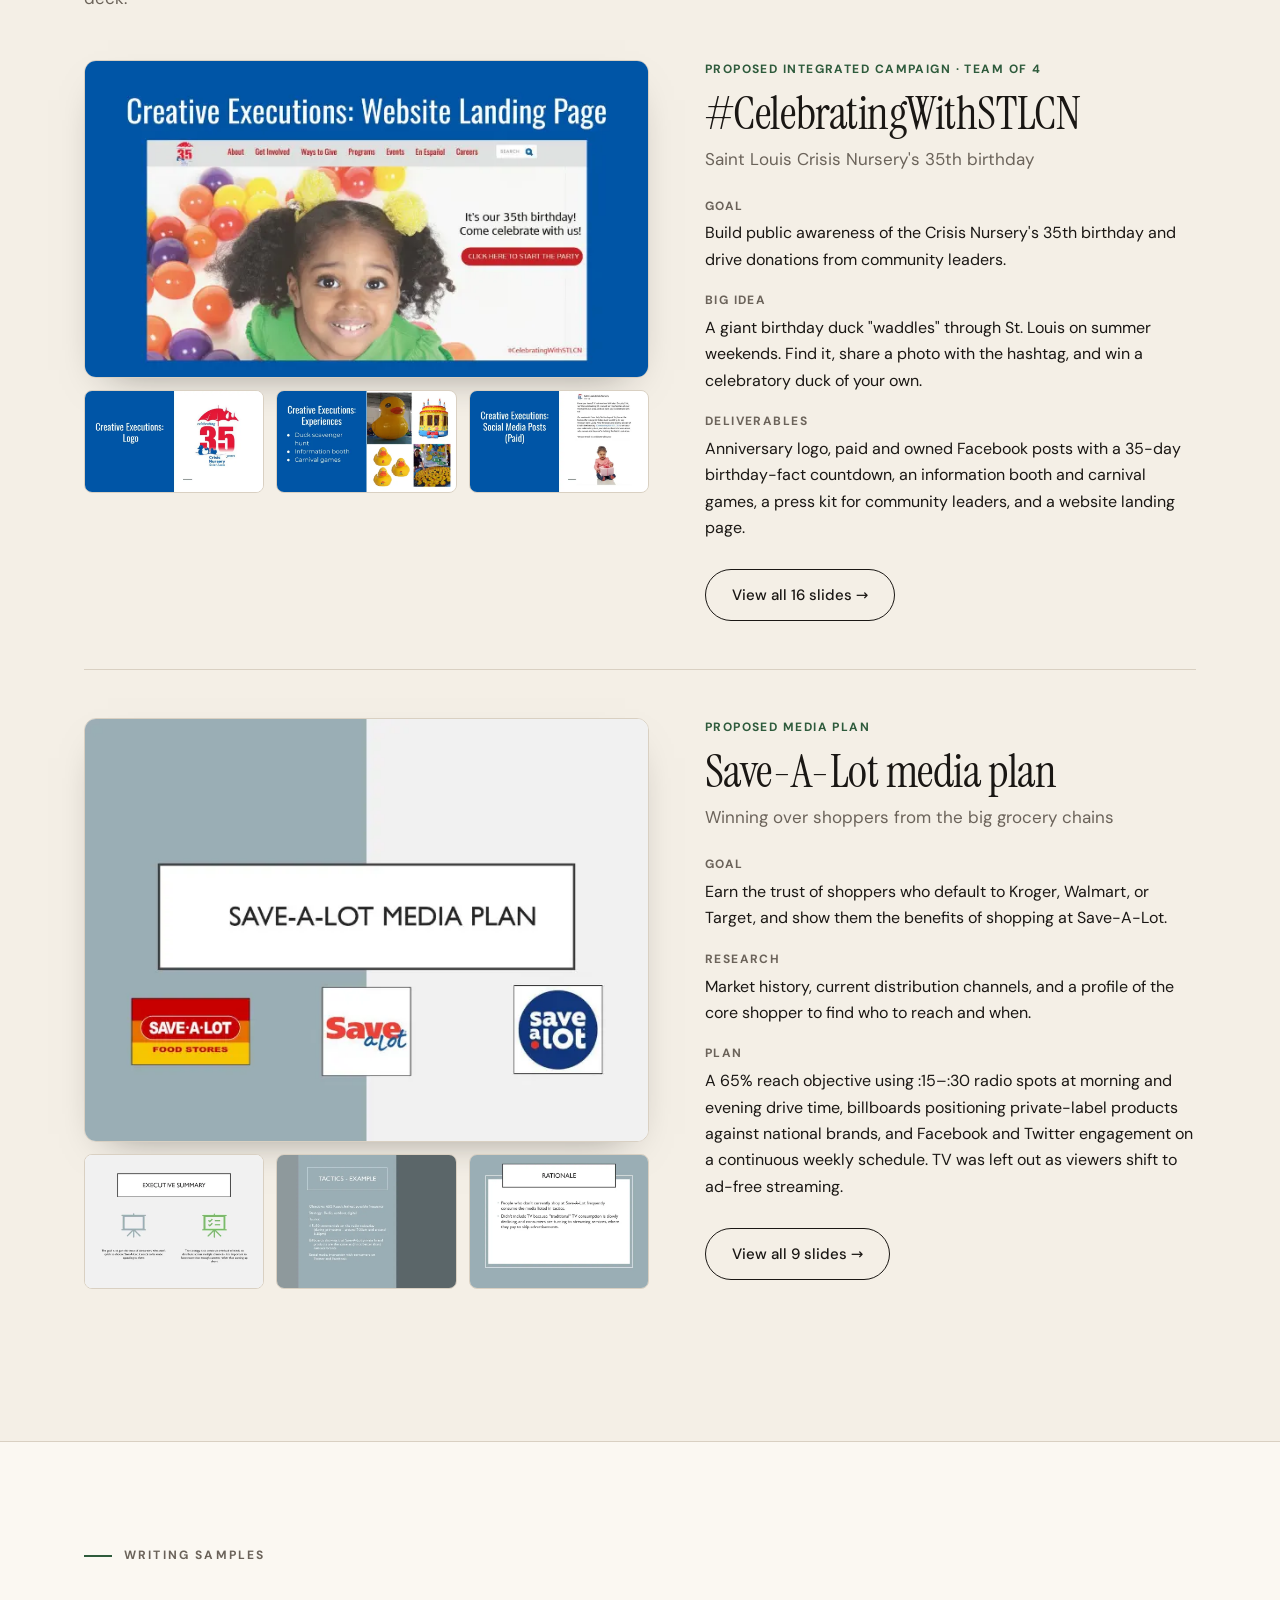
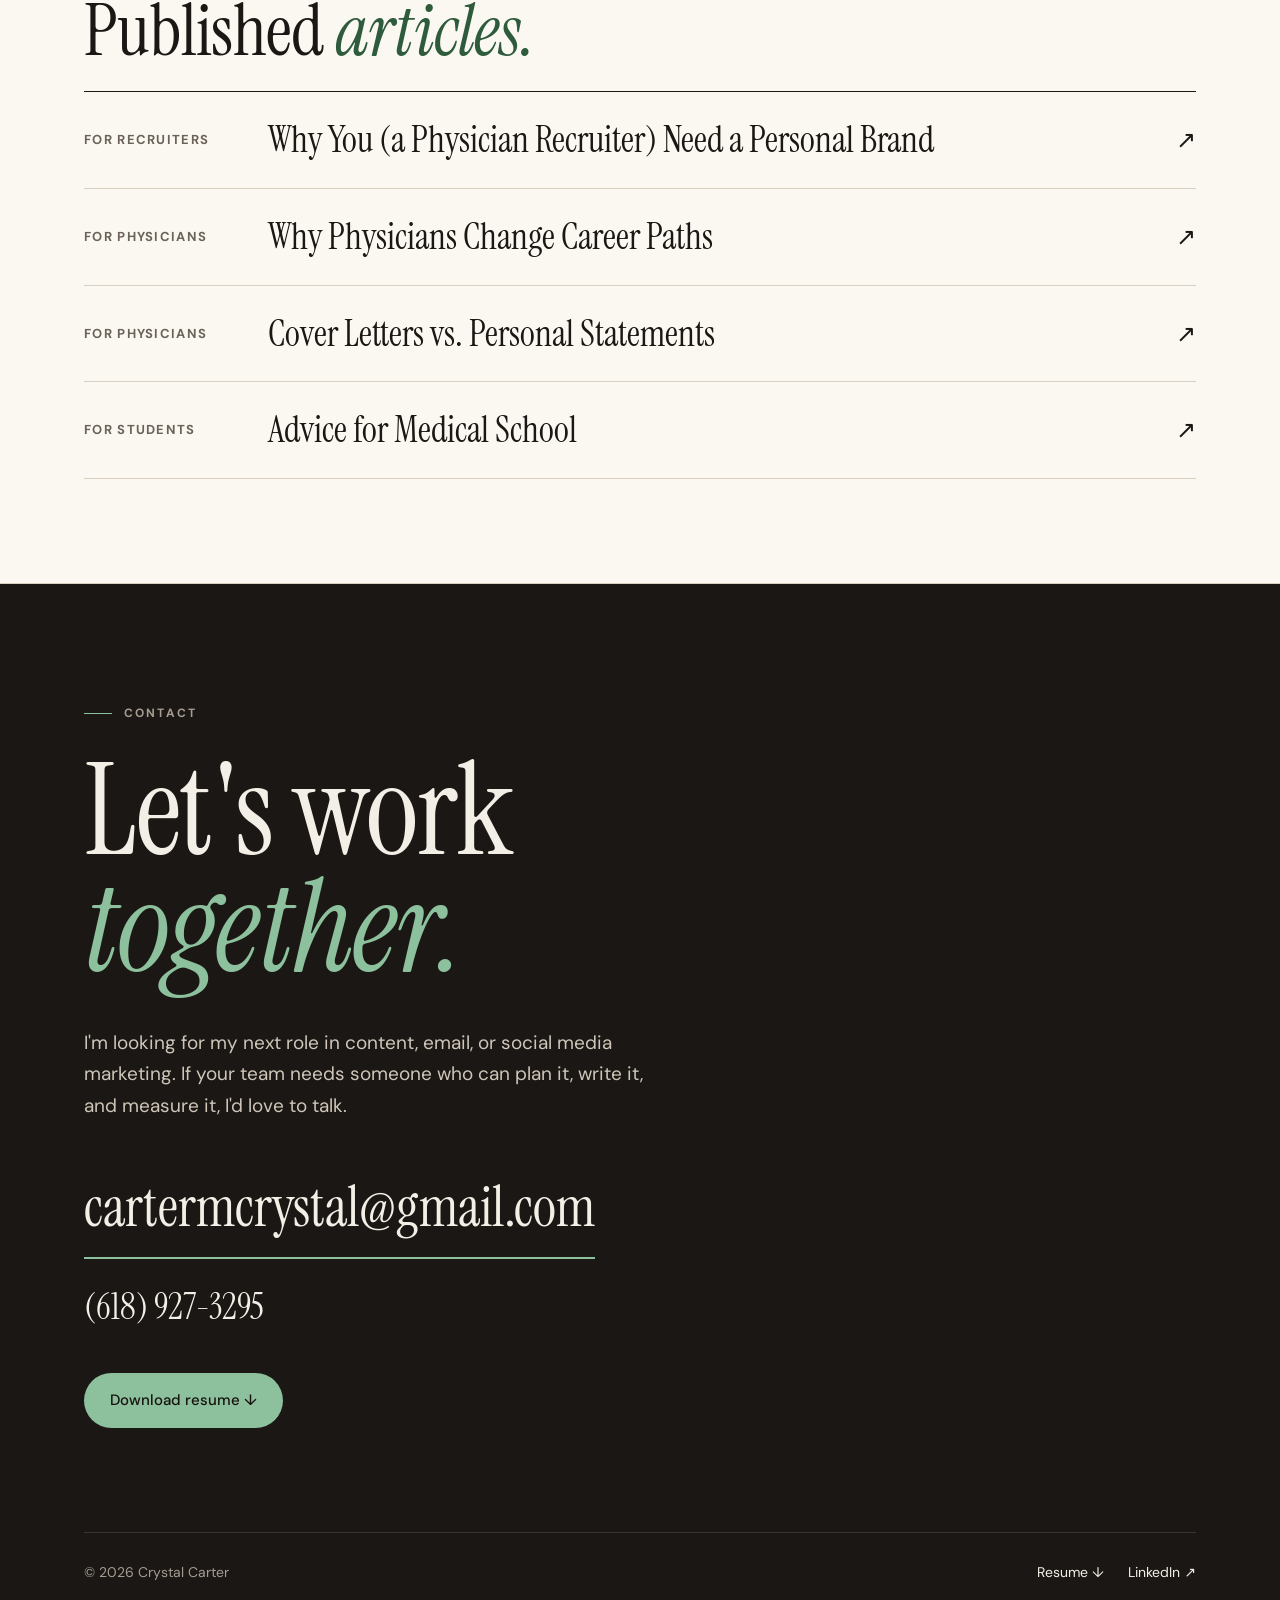
==== commit bbefdb2a: "Switch site URLs and resume link to crystalmcarter.com Co-Authored-By: Claude Opus 5.5 <noreply@anth" ====
--- a/samples.html
+++ b/samples.html
@@ -9,14 +9,14 @@
   <meta property="og:description" content="Social media posts, graphic design, campaign plans, and published articles by Crystal Carter.">
   <meta property="og:type" content="website">
   <meta property="og:site_name" content="Crystal Carter">
-  <meta property="og:url" content="https://crystal-carter-portfolio.netlify.app/samples">
-  <meta property="og:image" content="https://crystal-carter-portfolio.netlify.app/images/og-image.jpg">
+  <meta property="og:url" content="https://crystalmcarter.com/samples">
+  <meta property="og:image" content="https://crystalmcarter.com/images/og-image.jpg">
   <meta property="og:image:width" content="1200">
   <meta property="og:image:height" content="630">
   <meta property="og:image:alt" content="Crystal Carter, content, email and social media marketer">
   <meta name="twitter:card" content="summary_large_image">
   <meta name="theme-color" content="#2e5b3c">
-  <link rel="canonical" href="https://crystal-carter-portfolio.netlify.app/samples">
+  <link rel="canonical" href="https://crystalmcarter.com/samples">
   <link rel="apple-touch-icon" href="apple-touch-icon.png">
   <link rel="icon" href="data:image/svg+xml,<svg xmlns='http://www.w3.org/2000/svg' viewBox='0 0 64 64'><rect width='64' height='64' rx='32' fill='%232e5b3c'/><text x='50%25' y='58%25' font-family='Georgia,serif' font-style='italic' font-size='30' fill='%23fff' text-anchor='middle' dominant-baseline='middle'>cc</text></svg>">
   <link rel="preload" href="fonts/instrument-serif-latin.woff2" as="font" type="font/woff2" crossorigin>
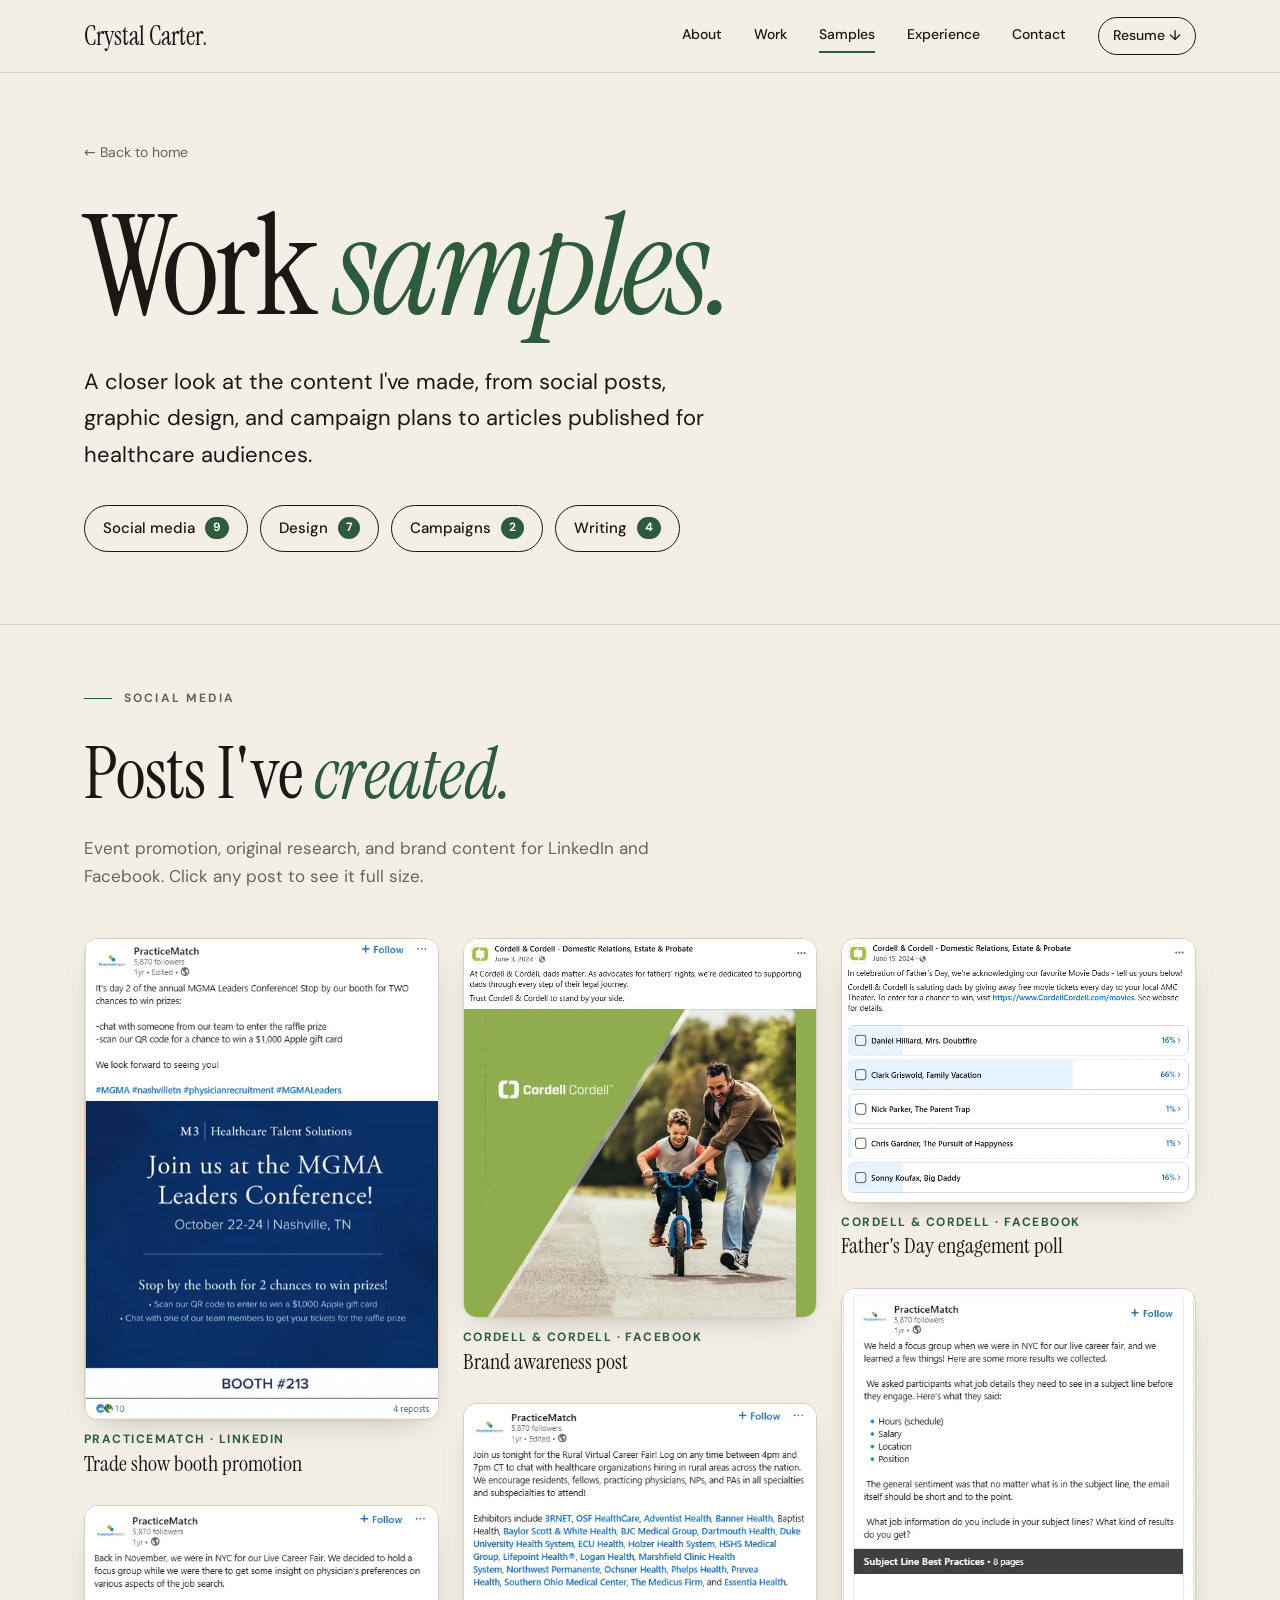
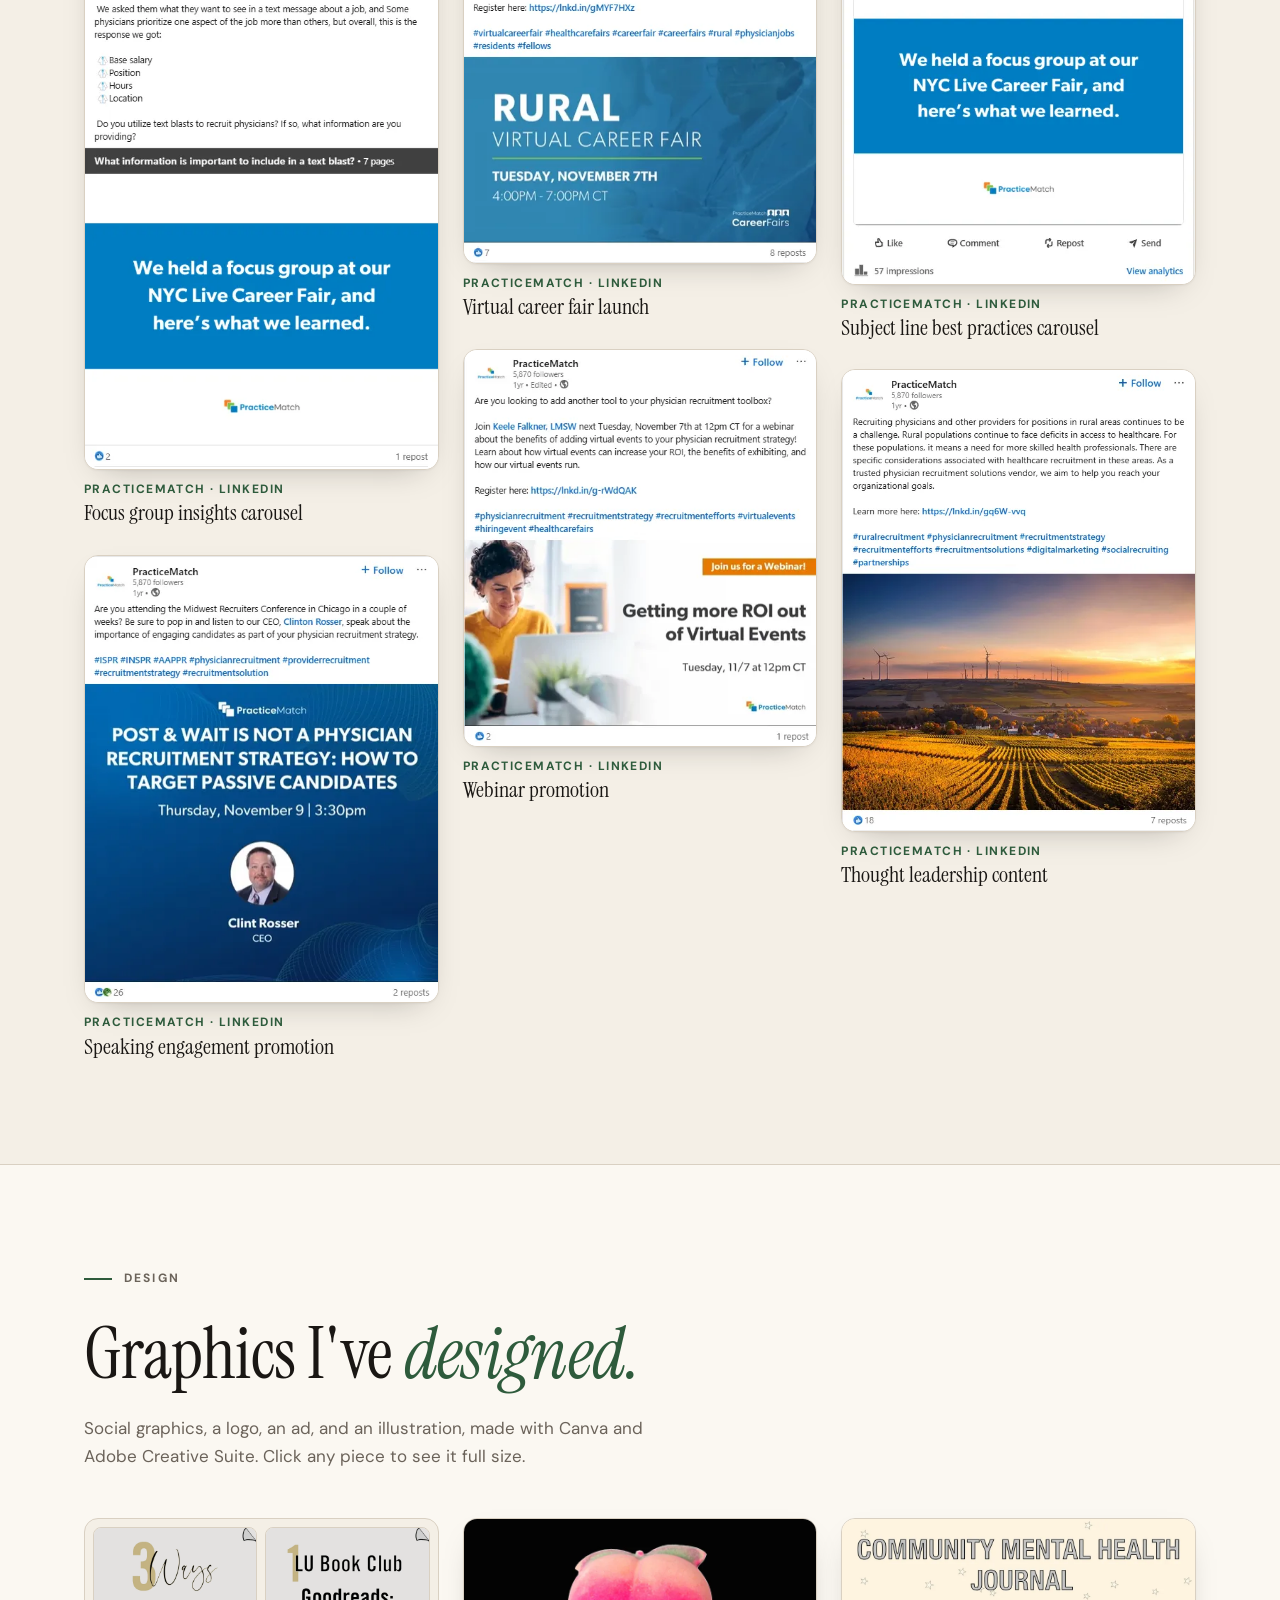
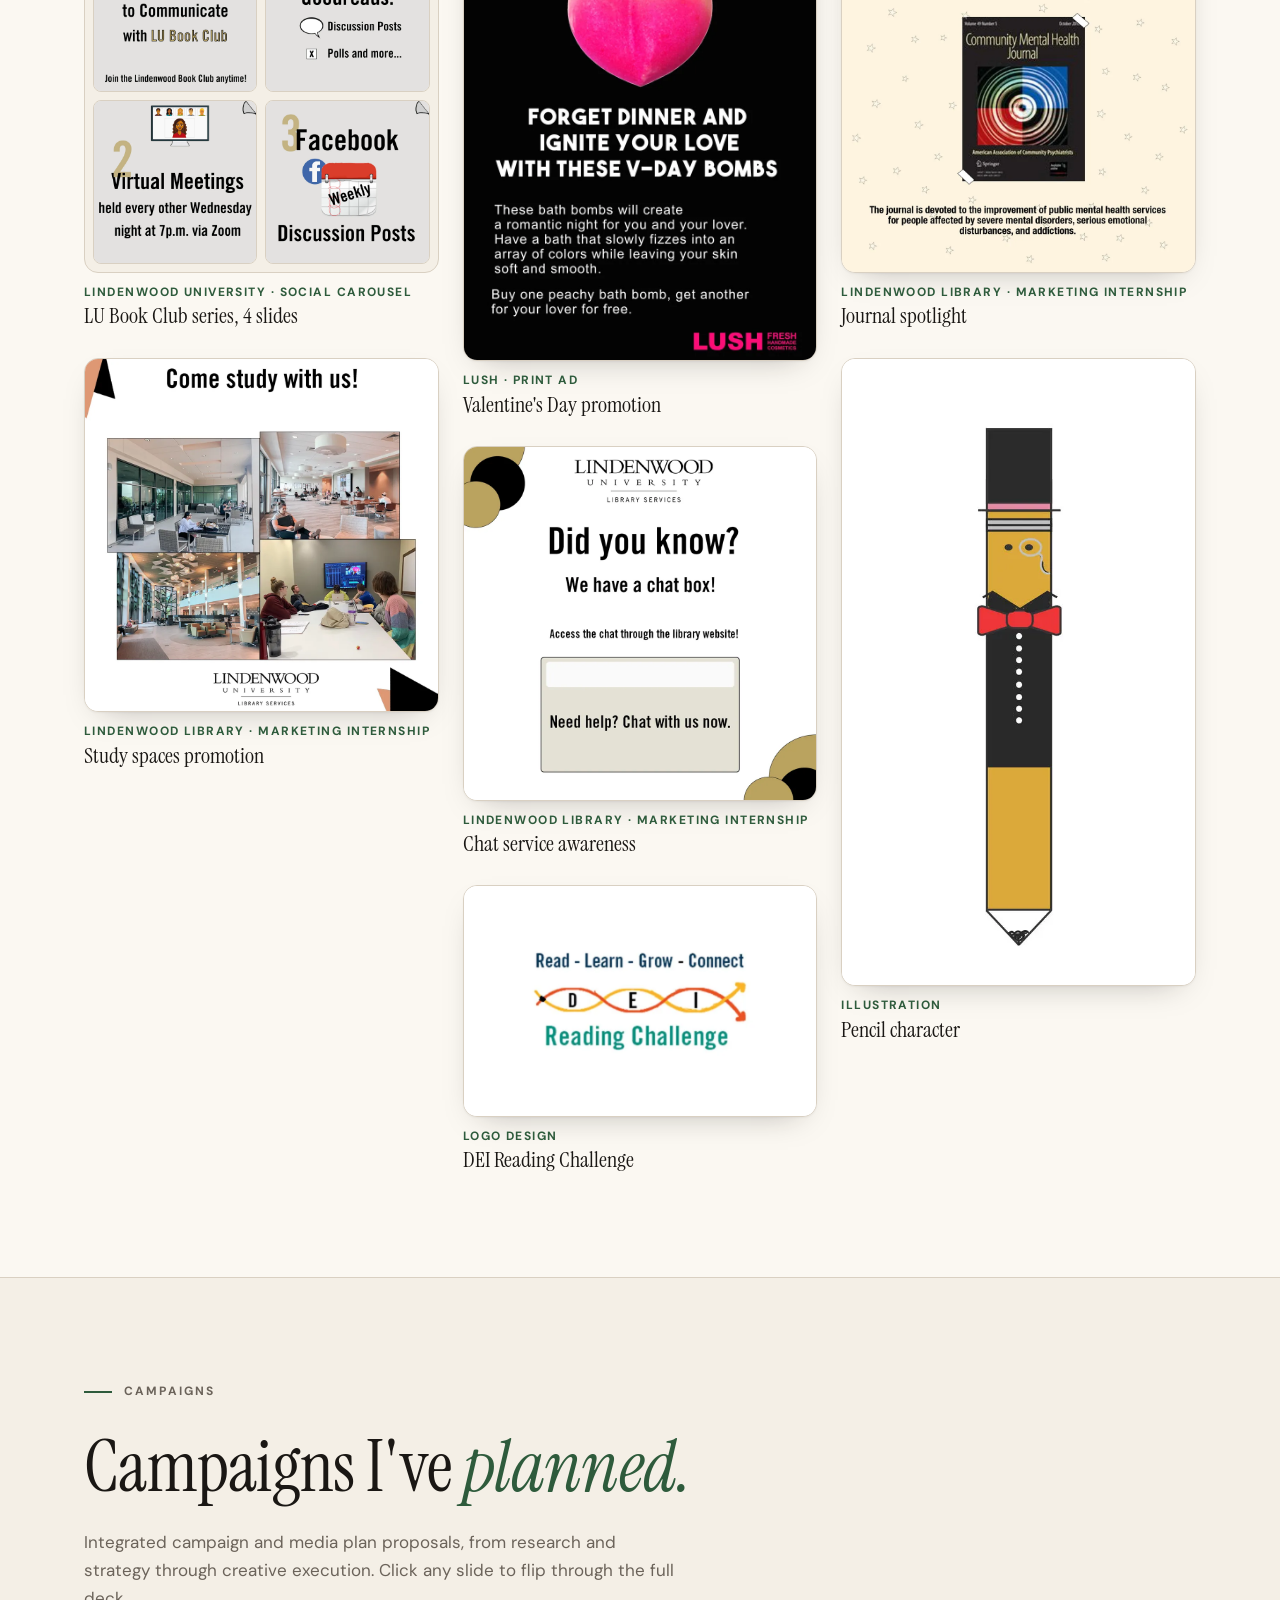
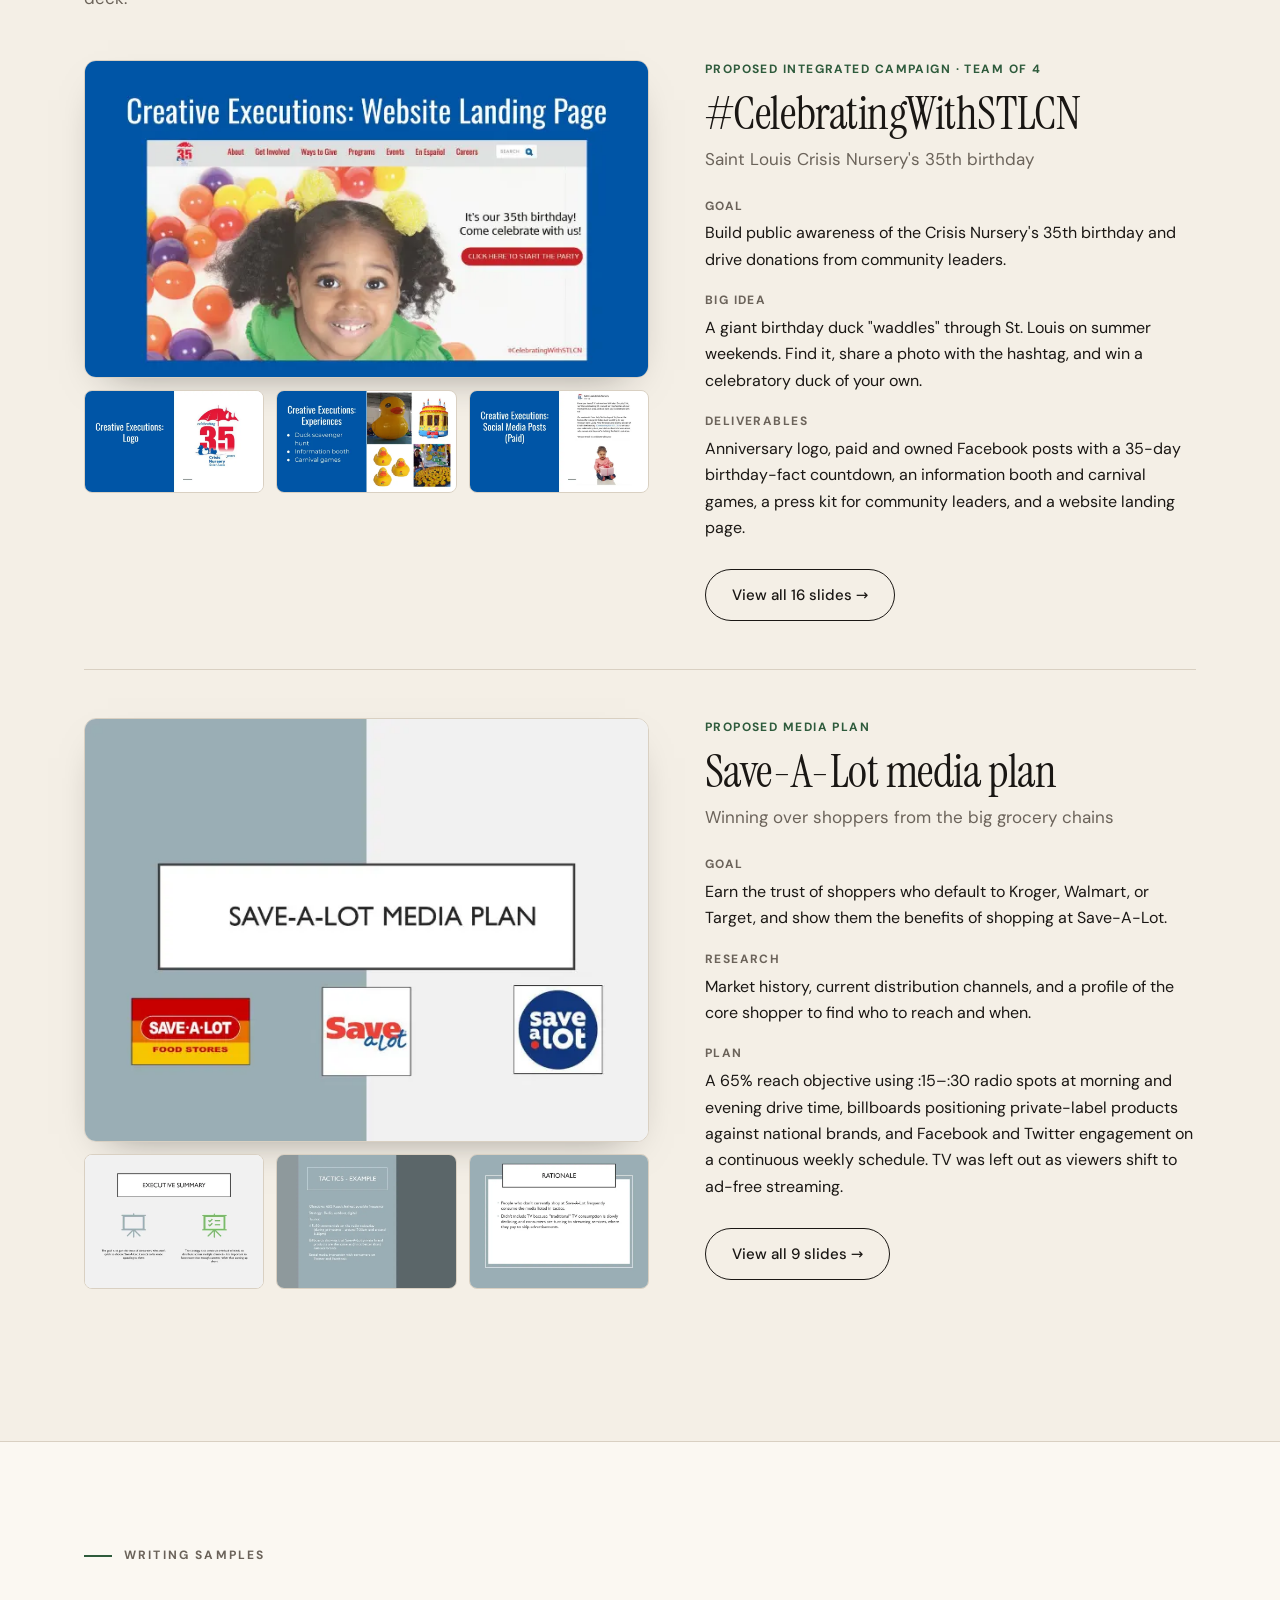
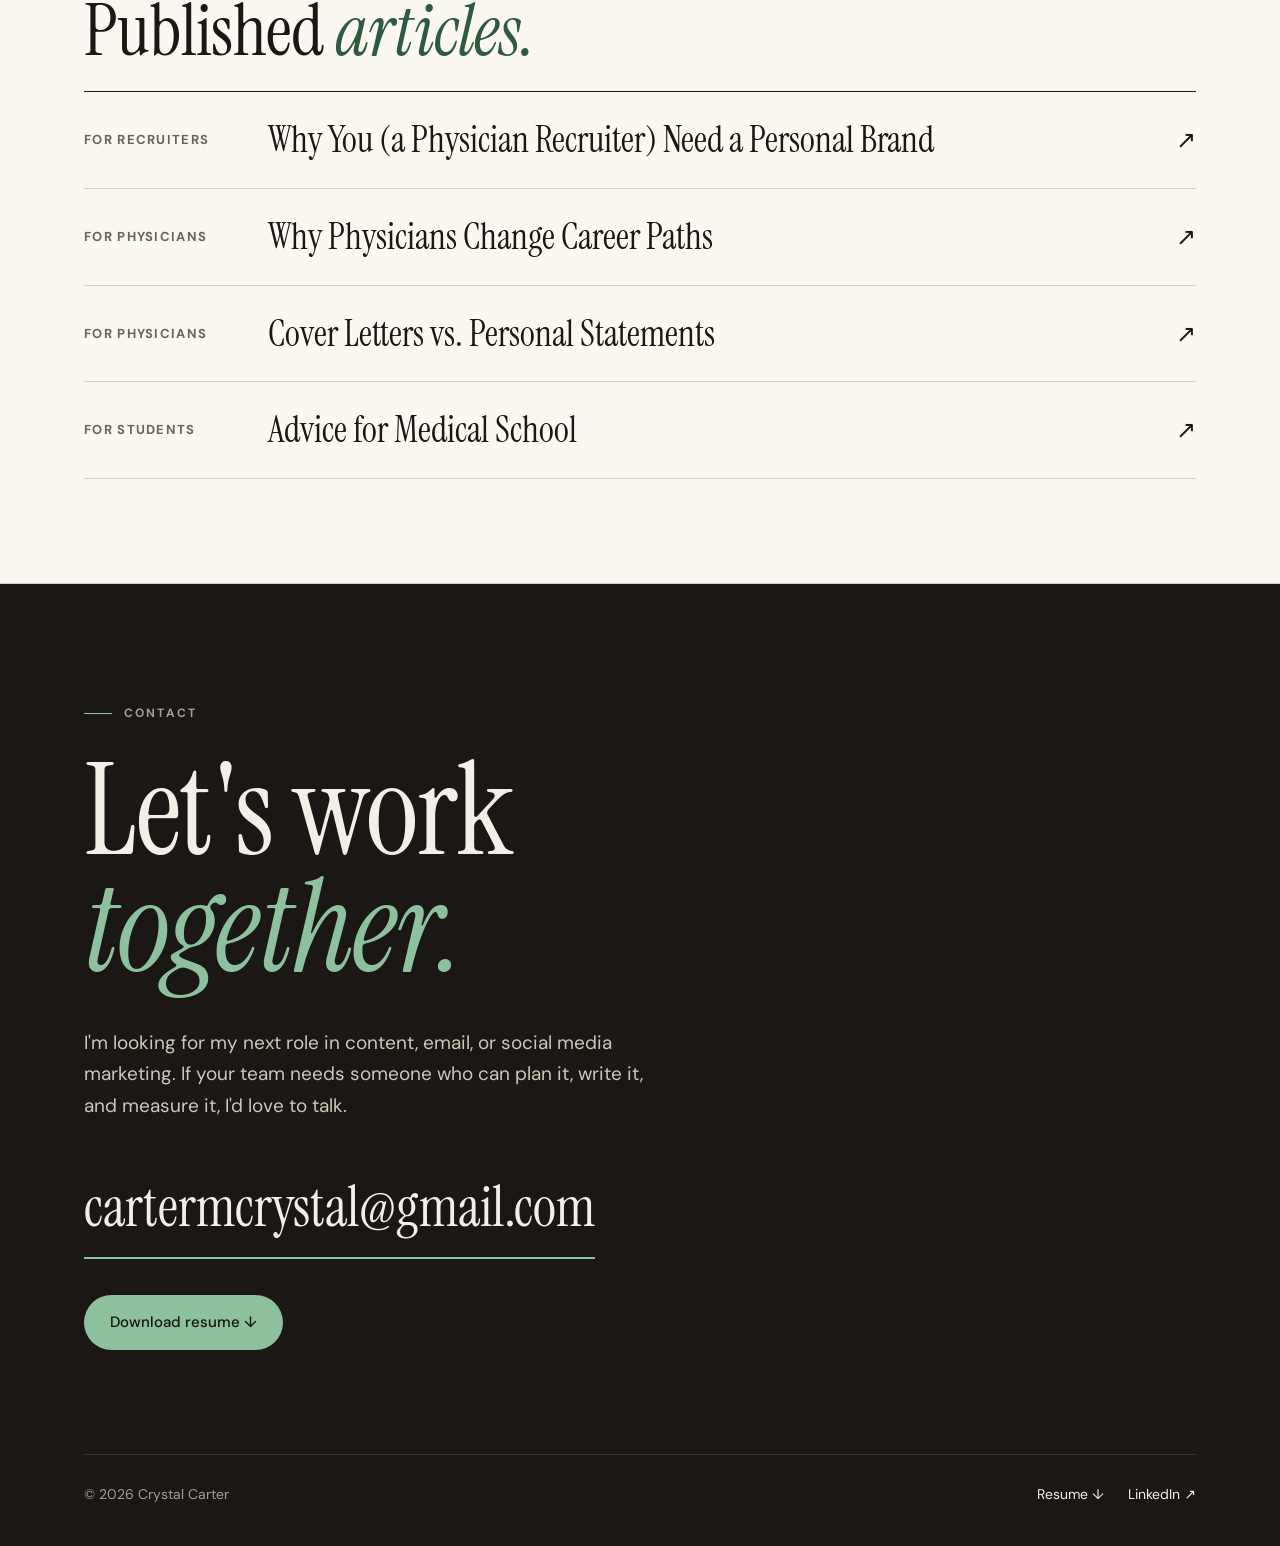
==== commit 4c240acc: "Remove phone number from site Co-Authored-By: Claude Opus 5.5 <noreply@anthropic.com>" ====
--- a/samples.html
+++ b/samples.html
@@ -239,7 +239,6 @@
       <h2>Let's work<br><em>together.</em></h2>
       <p>I'm looking for my next role in content, email, or social media marketing. If your team needs someone who can plan it, write it, and measure it, I'd love to talk.</p>
       <a class="mail" href="mailto:cartermcrystal@gmail.com">cartermcrystal@gmail.com</a>
-      <a class="phone" href="tel:+16189273295">(618) 927-3295</a>
       <div class="contact-actions"><a class="btn btn-resume" href="Crystal-Carter-Resume.pdf" download>Download resume ↓</a></div>
       <div class="contact-foot">
         <span>© <span id="yr">2026</span> Crystal Carter</span>
--- a/styles.css
+++ b/styles.css
@@ -299,8 +299,6 @@
 .contact em { color: #8dc09c; }
 .contact .label::before { background: #8dc09c; }
 .contact .mail:hover { color: #8dc09c; }
-.contact .phone { display: block; width: fit-content; margin-top: 18px; font-family: "Instrument Serif", Georgia, serif; font-size: clamp(24px, 3.4vw, 36px); text-decoration: none; transition: color .2s; }
-.contact .phone:hover { color: #8dc09c; }
 .contact-foot {
   display: flex; justify-content: space-between; flex-wrap: wrap; gap: 16px; margin-top: 104px; padding-top: 28px;
   border-top: 1px solid #3a332b; font-size: 14px; color: #a69c90;
